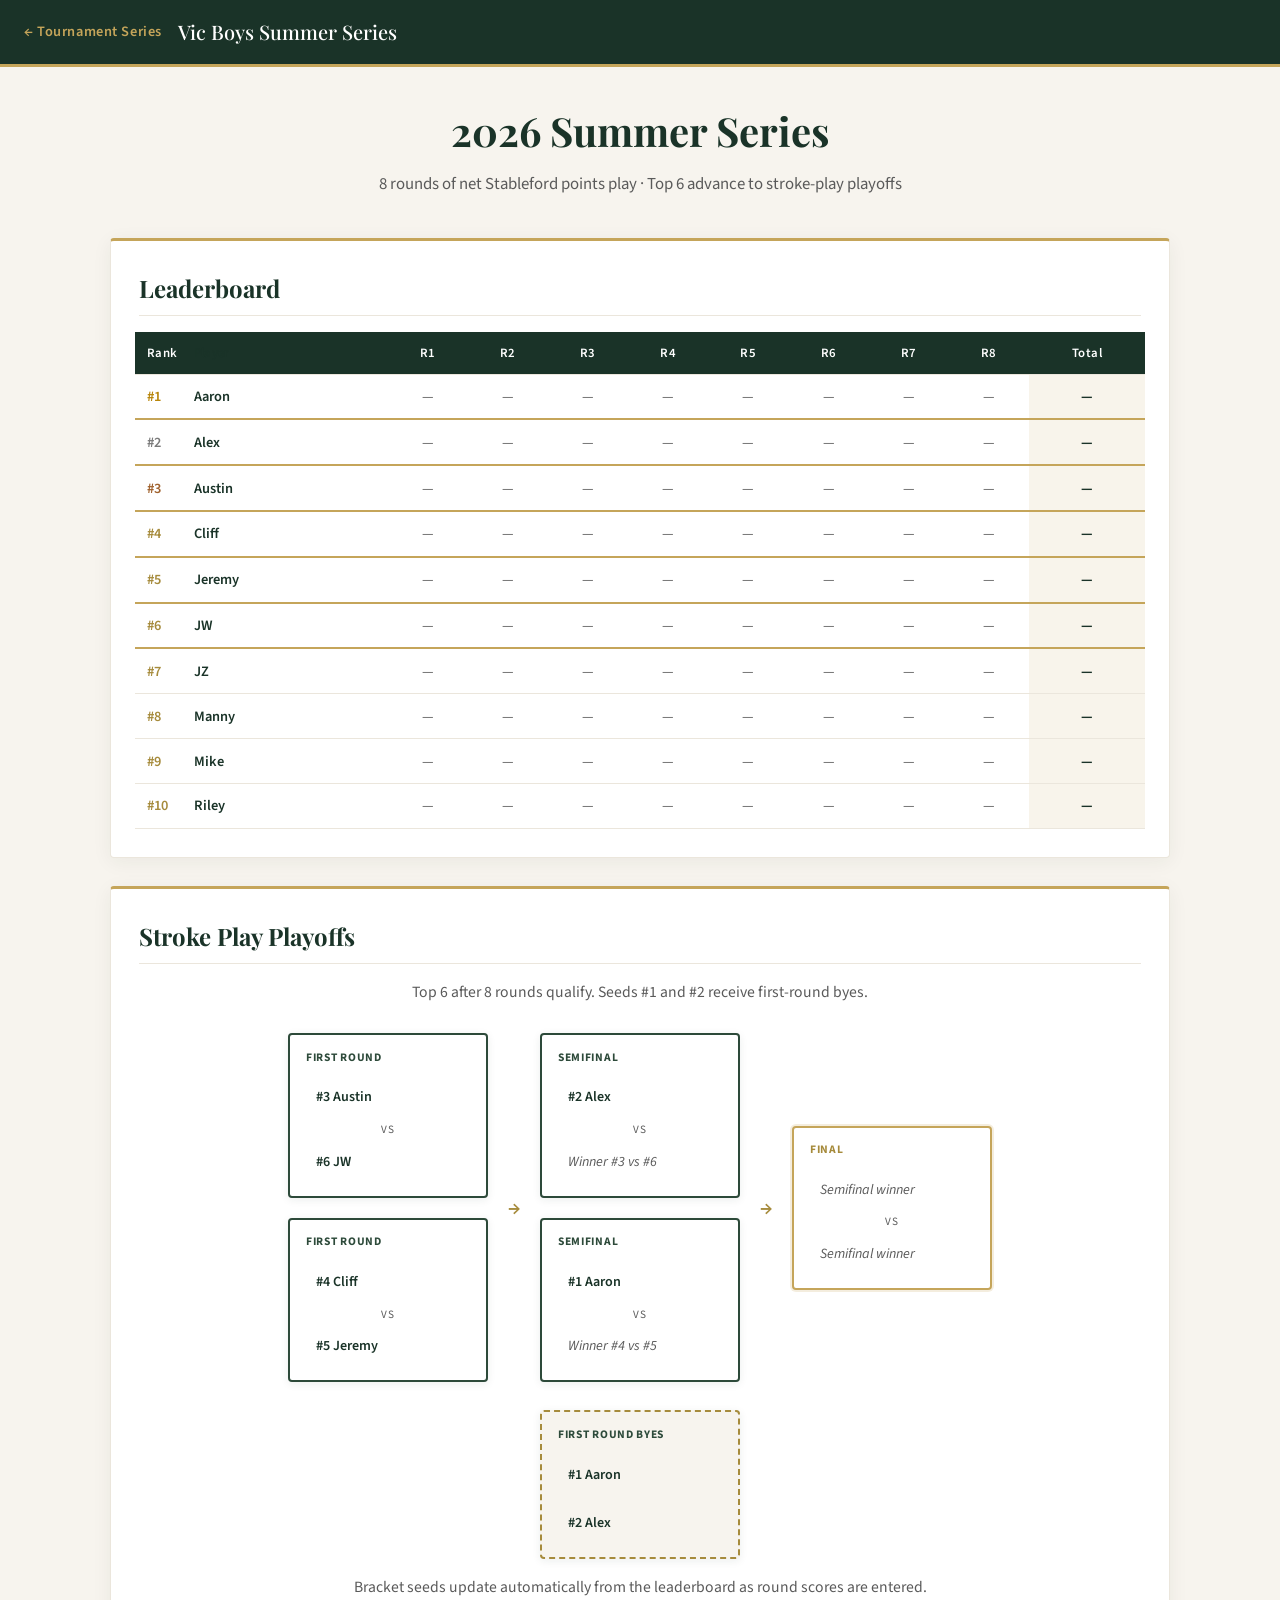
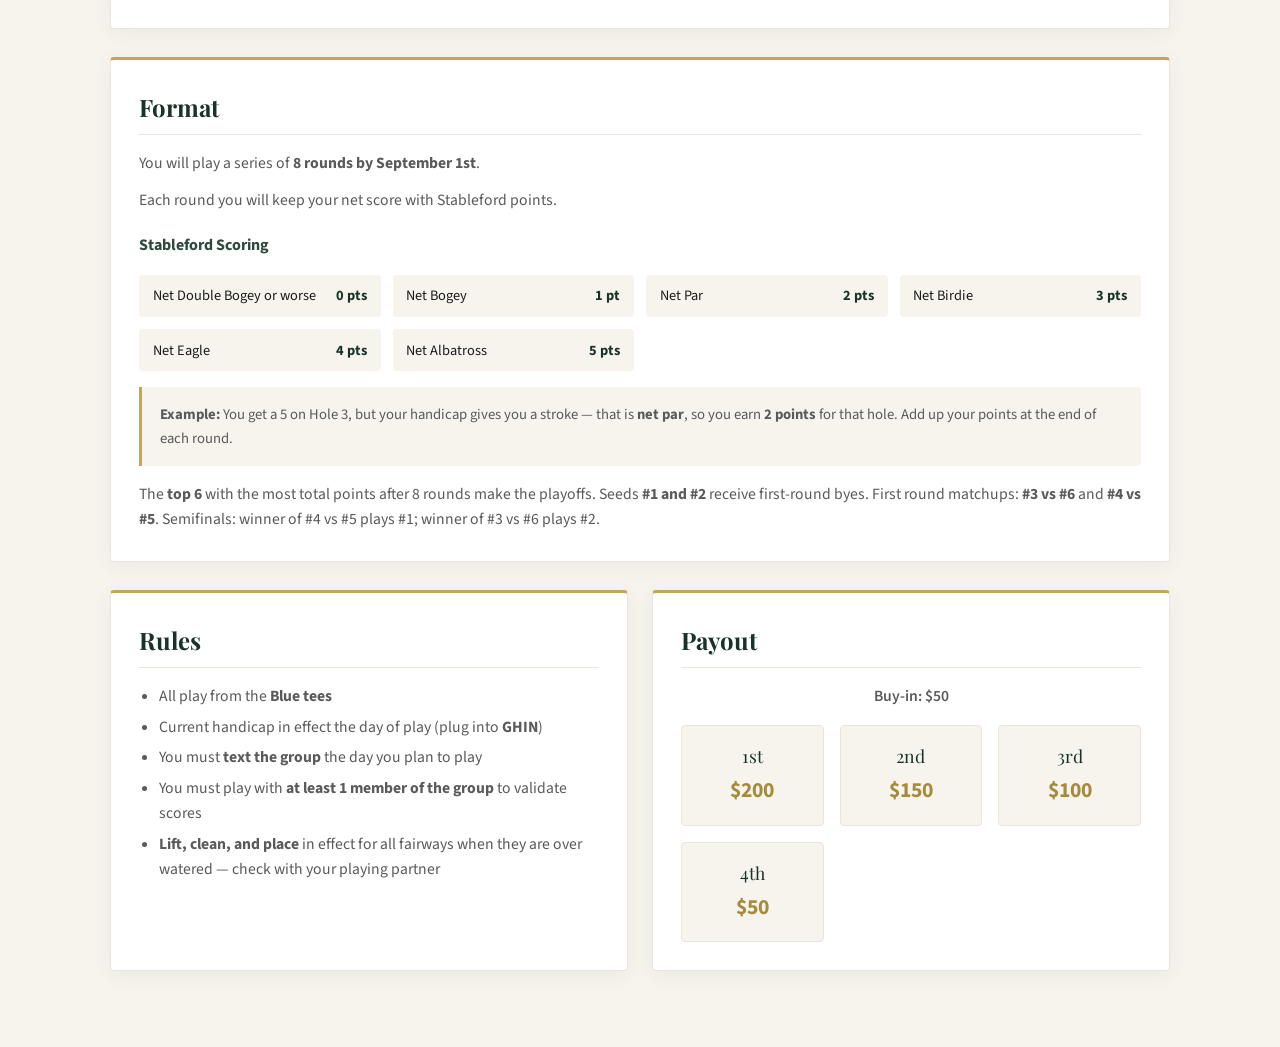
==== summer-series/index.html @ 42c4de3b "Build out Summer Series page with leaderboard and playoff bracket. Add Stableford standings, stroke-" ====
<!DOCTYPE html>
<html lang="en">
<head>
  <meta charset="UTF-8">
  <meta name="viewport" content="width=device-width, initial-scale=1.0">
  <title>Vic Boys Summer Series | Vic Boys Tournament Series</title>
  <link rel="preconnect" href="https://fonts.googleapis.com">
  <link rel="preconnect" href="https://fonts.gstatic.com" crossorigin>
  <link href="https://fonts.googleapis.com/css2?family=Playfair+Display:wght@500;600;700&family=Source+Sans+3:wght@400;600&display=swap" rel="stylesheet">
  <link rel="stylesheet" href="../css/vic-theme.css">
</head>
<body>

  <div class="subpage">
    <nav class="subpage-nav">
      <a href="../">&larr; Tournament Series</a>
      <h1>Vic Boys Summer Series</h1>
    </nav>

    <main class="tournament-page">

      <header class="tournament-hero">
        <h2>2026 Summer Series</h2>
        <p>8 rounds of net Stableford points play &middot; Top 6 advance to stroke-play playoffs</p>
      </header>

      <!-- Leaderboard -->
      <section class="section-card" id="leaderboard">
        <h3>Leaderboard</h3>
        <div class="table-wrap">
          <table class="data-table" id="standingsTable">
            <thead>
              <tr>
                <th>Rank</th>
                <th class="player-col">Player</th>
                <th>R1</th>
                <th>R2</th>
                <th>R3</th>
                <th>R4</th>
                <th>R5</th>
                <th>R6</th>
                <th>R7</th>
                <th>R8</th>
                <th>Total</th>
              </tr>
            </thead>
            <tbody id="standingsBody"></tbody>
          </table>
        </div>
      </section>

      <!-- Stroke Play Playoffs -->
      <section class="section-card playoff-section" id="playoffs">
        <h3>Stroke Play Playoffs</h3>
        <p style="text-align:center;margin-bottom:1.25rem;">Top 6 after 8 rounds qualify. Seeds #1 and #2 receive first-round byes.</p>

        <div class="bracket-wrap">
          <div class="playoff-bracket">

            <div class="playoff-col">
              <div class="playoff-match">
                <h4>First Round</h4>
                <div class="playoff-slot seed" id="seed3">#3 TBD</div>
                <div class="playoff-vs">vs</div>
                <div class="playoff-slot seed" id="seed6">#6 TBD</div>
              </div>
              <div class="playoff-match">
                <h4>First Round</h4>
                <div class="playoff-slot seed" id="seed4">#4 TBD</div>
                <div class="playoff-vs">vs</div>
                <div class="playoff-slot seed" id="seed5">#5 TBD</div>
              </div>
            </div>

            <div class="playoff-connector" aria-hidden="true">&rarr;</div>

            <div class="playoff-col">
              <div class="playoff-match">
                <h4>Semifinal</h4>
                <div class="playoff-slot seed" id="bracket-seed2">#2 TBD</div>
                <div class="playoff-vs">vs</div>
                <div class="playoff-slot tbd">Winner #3 vs #6</div>
              </div>
              <div class="playoff-match">
                <h4>Semifinal</h4>
                <div class="playoff-slot seed" id="bracket-seed1">#1 TBD</div>
                <div class="playoff-vs">vs</div>
                <div class="playoff-slot tbd">Winner #4 vs #5</div>
              </div>
            </div>

            <div class="playoff-connector" aria-hidden="true">&rarr;</div>

            <div class="playoff-col">
              <div class="playoff-match final-match">
                <h4>Final</h4>
                <div class="playoff-slot tbd">Semifinal winner</div>
                <div class="playoff-vs">vs</div>
                <div class="playoff-slot tbd">Semifinal winner</div>
              </div>
            </div>

          </div>

          <div class="playoff-col" style="margin-top:1.25rem;align-items:center;">
            <div class="playoff-match bye-match" style="min-width:200px;">
              <h4>First Round Byes</h4>
              <div class="playoff-slot seed" id="bye-seed1">#1 TBD</div>
              <div class="playoff-slot seed" id="bye-seed2" style="margin-top:0.5rem;">#2 TBD</div>
            </div>
          </div>

          <p class="playoff-note">Bracket seeds update automatically from the leaderboard as round scores are entered.</p>
        </div>
      </section>

      <!-- Format -->
      <section class="section-card" id="format">
        <h3>Format</h3>
        <p>You will play a series of <strong>8 rounds by September 1st</strong>.</p>
        <p style="margin-top:0.75rem;">Each round you will keep your net score with Stableford points.</p>

        <h4>Stableford Scoring</h4>
        <div class="scoring-grid">
          <div class="scoring-item"><span>Net Double Bogey or worse</span><span>0 pts</span></div>
          <div class="scoring-item"><span>Net Bogey</span><span>1 pt</span></div>
          <div class="scoring-item"><span>Net Par</span><span>2 pts</span></div>
          <div class="scoring-item"><span>Net Birdie</span><span>3 pts</span></div>
          <div class="scoring-item"><span>Net Eagle</span><span>4 pts</span></div>
          <div class="scoring-item"><span>Net Albatross</span><span>5 pts</span></div>
        </div>

        <div class="example-box">
          <strong>Example:</strong> You get a 5 on Hole 3, but your handicap gives you a stroke — that is <strong>net par</strong>, so you earn <strong>2 points</strong> for that hole. Add up your points at the end of each round.
        </div>

        <p style="margin-top:1rem;">The <strong>top 6</strong> with the most total points after 8 rounds make the playoffs. Seeds <strong>#1 and #2</strong> receive first-round byes. First round matchups: <strong>#3 vs #6</strong> and <strong>#4 vs #5</strong>. Semifinals: winner of #4 vs #5 plays #1; winner of #3 vs #6 plays #2.</p>
      </section>

      <!-- Rules & Payout -->
      <div class="two-col-info">
        <section class="section-card" id="rules">
          <h3>Rules</h3>
          <ul>
            <li>All play from the <strong>Blue tees</strong></li>
            <li>Current handicap in effect the day of play (plug into <strong>GHIN</strong>)</li>
            <li>You must <strong>text the group</strong> the day you plan to play</li>
            <li>You must play with <strong>at least 1 member of the group</strong> to validate scores</li>
            <li><strong>Lift, clean, and place</strong> in effect for all fairways when they are over watered — check with your playing partner</li>
          </ul>
        </section>

        <section class="section-card" id="payout">
          <h3>Payout</h3>
          <p class="payout-buyin">Buy-in: $50</p>
          <div class="payout-grid">
            <div class="payout-item">
              <div class="place">1st</div>
              <div class="amount">$200</div>
            </div>
            <div class="payout-item">
              <div class="place">2nd</div>
              <div class="amount">$150</div>
            </div>
            <div class="payout-item">
              <div class="place">3rd</div>
              <div class="amount">$100</div>
            </div>
            <div class="payout-item">
              <div class="place">4th</div>
              <div class="amount">$50</div>
            </div>
          </div>
        </section>
      </div>

    </main>
  </div>

  <script>
    const PLAYERS = [
      "JZ", "JW", "Alex", "Aaron", "Manny", "Mike",
      "Jeremy", "Riley", "Austin", "Cliff"
    ];

    const ROUNDS = 8;
    const PLACEHOLDER = "—";

    function loadScores() {
      try {
        const saved = localStorage.getItem("summerSeries2026");
        if (saved) return JSON.parse(saved);
      } catch (e) {}
      return PLAYERS.map(name => ({
        name,
        rounds: Array(ROUNDS).fill(null)
      }));
    }

    function saveScores(data) {
      localStorage.setItem("summerSeries2026", JSON.stringify(data));
    }

    function totalPoints(player) {
      return player.rounds.reduce((sum, pts) => sum + (pts ?? 0), 0);
    }

    function sortedStandings(data) {
      return [...data].sort((a, b) => {
        const diff = totalPoints(b) - totalPoints(a);
        if (diff !== 0) return diff;
        return a.name.localeCompare(b.name);
      });
    }

    function renderLeaderboard() {
      const data = loadScores();
      const sorted = sortedStandings(data);
      const body = document.getElementById("standingsBody");

      body.innerHTML = sorted.map((player, i) => {
        const rank = i + 1;
        const total = totalPoints(player);
        const roundCells = player.rounds.map(pts =>
          `<td class="round-cell">${pts === null ? PLACEHOLDER : pts}</td>`
        ).join("");
        const playoffClass = rank <= 6 ? " playoff-cut" : "";
        const rankClass = rank <= 3 ? ` rank-${rank}` : "";

        return `<tr class="${playoffClass}${rankClass}">
          <td class="rank-cell">#${rank}</td>
          <td class="player-col">${player.name}</td>
          ${roundCells}
          <td class="total-cell">${total || PLACEHOLDER}</td>
        </tr>`;
      }).join("");

      updatePlayoffBracket(sorted);
    }

    function updatePlayoffBracket(sorted) {
      const top6 = sorted.slice(0, 6);
      const label = (i) => top6[i] ? `#${i + 1} ${top6[i].name}` : `#${i + 1} TBD`;

      document.getElementById("seed3").textContent = label(2);
      document.getElementById("seed6").textContent = label(5);
      document.getElementById("seed4").textContent = label(3);
      document.getElementById("seed5").textContent = label(4);
      document.getElementById("bracket-seed1").textContent = label(0);
      document.getElementById("bracket-seed2").textContent = label(1);
      document.getElementById("bye-seed1").textContent = label(0);
      document.getElementById("bye-seed2").textContent = label(1);
    }

    function initIfEmpty() {
      const fresh = PLAYERS.map(name => ({
        name,
        rounds: Array(ROUNDS).fill(null)
      }));

      try {
        const saved = localStorage.getItem("summerSeries2026");
        if (!saved) {
          saveScores(fresh);
          return;
        }
        const data = JSON.parse(saved);
        const savedNames = data.map(p => p.name).join(",");
        const expectedNames = PLAYERS.join(",");
        if (data.length !== PLAYERS.length || savedNames !== expectedNames) {
          saveScores(fresh);
        }
      } catch (e) {
        saveScores(fresh);
      }
    }

    initIfEmpty();
    renderLeaderboard();
  </script>

</body>
</html>
---- css/vic-theme.css ----
/* Victoria Club–inspired palette */
:root {
  --vic-green-dark: #1a3328;
  --vic-green: #2d4a3a;
  --vic-green-light: #3d5c4a;
  --vic-gold: #c5a55a;
  --vic-gold-dark: #a68b3c;
  --vic-cream: #f7f4ee;
  --vic-cream-dark: #ebe6dc;
  --vic-white: #ffffff;
  --vic-text: #1c1c1c;
  --vic-text-muted: #5a5a5a;
  --font-serif: "Playfair Display", Georgia, "Times New Roman", serif;
  --font-sans: "Source Sans 3", "Helvetica Neue", Arial, sans-serif;
}

* {
  margin: 0;
  padding: 0;
  box-sizing: border-box;
}

body {
  font-family: var(--font-sans);
  background: var(--vic-cream);
  color: var(--vic-text);
  min-height: 100vh;
  line-height: 1.6;
}

a {
  color: inherit;
  text-decoration: none;
}

/* ---- Landing page ---- */
.landing {
  min-height: 100vh;
  display: flex;
  flex-direction: column;
  background:
    linear-gradient(180deg, rgba(26, 51, 40, 0.92) 0%, rgba(45, 74, 58, 0.88) 100%),
    var(--vic-green-dark);
}

.landing-header {
  padding: 2rem 1.5rem 1rem;
  text-align: center;
}

.landing-eyebrow {
  font-family: var(--font-sans);
  font-size: 0.85rem;
  letter-spacing: 0.2em;
  text-transform: uppercase;
  color: var(--vic-gold);
  margin-bottom: 0.75rem;
}

.landing-title {
  font-family: var(--font-serif);
  font-size: clamp(2.25rem, 6vw, 3.75rem);
  font-weight: 600;
  color: var(--vic-white);
  line-height: 1.15;
  margin-bottom: 0.5rem;
}

.landing-subtitle {
  font-size: 1.05rem;
  color: rgba(255, 255, 255, 0.82);
  max-width: 36rem;
  margin: 0 auto;
}

.landing-main {
  flex: 1;
  display: flex;
  align-items: center;
  justify-content: center;
  padding: 2rem 1.5rem 3rem;
}

.tournament-grid {
  display: grid;
  grid-template-columns: repeat(auto-fit, minmax(280px, 1fr));
  gap: 1.5rem;
  width: 100%;
  max-width: 960px;
}

.tournament-card {
  display: flex;
  flex-direction: column;
  align-items: center;
  justify-content: center;
  text-align: center;
  min-height: 160px;
  padding: 2rem 1.75rem;
  background: var(--vic-white);
  border: 2px solid var(--vic-gold);
  border-radius: 4px;
  box-shadow: 0 8px 32px rgba(0, 0, 0, 0.18);
  transition: transform 0.2s ease, box-shadow 0.2s ease, background 0.2s ease;
  cursor: pointer;
}

.tournament-card:hover {
  transform: translateY(-4px);
  box-shadow: 0 12px 40px rgba(0, 0, 0, 0.22);
  background: var(--vic-cream);
}

.tournament-card:focus-visible {
  outline: 3px solid var(--vic-gold);
  outline-offset: 3px;
}

.tournament-card-title {
  font-family: var(--font-serif);
  font-size: 1.35rem;
  font-weight: 600;
  color: var(--vic-green-dark);
  line-height: 1.35;
}

.tournament-card-badge {
  margin-top: 0.75rem;
  font-size: 0.8rem;
  letter-spacing: 0.08em;
  text-transform: uppercase;
  color: var(--vic-gold-dark);
  font-weight: 600;
}

.landing-footer {
  padding: 1.25rem;
  text-align: center;
  font-size: 0.8rem;
  color: rgba(255, 255, 255, 0.55);
  border-top: 1px solid rgba(197, 165, 90, 0.25);
}

/* ---- Subpage shell ---- */
.subpage {
  min-height: 100vh;
  display: flex;
  flex-direction: column;
}

.subpage-nav {
  background: var(--vic-green-dark);
  padding: 1rem 1.5rem;
  display: flex;
  align-items: center;
  gap: 1rem;
  border-bottom: 3px solid var(--vic-gold);
}

.subpage-nav a {
  color: var(--vic-gold);
  font-size: 0.9rem;
  font-weight: 600;
  letter-spacing: 0.04em;
}

.subpage-nav a:hover {
  color: var(--vic-white);
}

.subpage-nav h1 {
  font-family: var(--font-serif);
  font-size: 1.25rem;
  color: var(--vic-white);
  font-weight: 500;
}

.subpage-content {
  flex: 1;
  max-width: 800px;
  margin: 0 auto;
  padding: 3rem 1.5rem;
  text-align: center;
}

.subpage-content h2 {
  font-family: var(--font-serif);
  font-size: 2rem;
  color: var(--vic-green-dark);
  margin-bottom: 1rem;
}

.subpage-content p {
  color: var(--vic-text-muted);
  font-size: 1.1rem;
}

/* ---- Tournament subpages (Summer Series, etc.) ---- */
.tournament-page {
  flex: 1;
  width: 100%;
  max-width: 1100px;
  margin: 0 auto;
  padding: 2rem 1.25rem 3rem;
}

.tournament-hero {
  text-align: center;
  margin-bottom: 2.5rem;
}

.tournament-hero h2 {
  font-family: var(--font-serif);
  font-size: clamp(1.75rem, 4vw, 2.5rem);
  color: var(--vic-green-dark);
  margin-bottom: 0.5rem;
}

.tournament-hero p {
  color: var(--vic-text-muted);
  font-size: 1.05rem;
  max-width: 40rem;
  margin: 0 auto;
}

.section-card {
  background: var(--vic-white);
  border: 1px solid var(--vic-cream-dark);
  border-top: 3px solid var(--vic-gold);
  border-radius: 4px;
  padding: 1.75rem;
  margin-bottom: 1.75rem;
  box-shadow: 0 4px 20px rgba(26, 51, 40, 0.06);
}

.section-card h3 {
  font-family: var(--font-serif);
  font-size: 1.5rem;
  color: var(--vic-green-dark);
  margin-bottom: 1rem;
  padding-bottom: 0.5rem;
  border-bottom: 1px solid var(--vic-cream-dark);
}

.section-card h4 {
  font-size: 1rem;
  color: var(--vic-green);
  margin: 1.25rem 0 0.5rem;
}

.section-card p,
.section-card li {
  color: var(--vic-text-muted);
  font-size: 0.98rem;
}

.section-card ul {
  margin: 0.5rem 0 0 1.25rem;
}

.section-card li {
  margin-bottom: 0.35rem;
}

.table-wrap {
  overflow-x: auto;
  margin: 0 -0.25rem;
}

.data-table {
  width: 100%;
  border-collapse: collapse;
  font-size: 0.9rem;
}

.data-table th,
.data-table td {
  padding: 0.65rem 0.5rem;
  text-align: center;
  border-bottom: 1px solid var(--vic-cream-dark);
}

.data-table th {
  background: var(--vic-green-dark);
  color: var(--vic-white);
  font-weight: 600;
  font-size: 0.8rem;
  letter-spacing: 0.03em;
}

.data-table th:first-child,
.data-table td:first-child {
  text-align: left;
  padding-left: 0.75rem;
}

.data-table th.player-col,
.data-table td.player-col {
  text-align: left;
  font-weight: 600;
  color: var(--vic-green-dark);
  min-width: 5rem;
}

.data-table tbody tr:hover {
  background: var(--vic-cream);
}

.data-table .rank-cell {
  font-weight: 600;
  color: var(--vic-gold-dark);
  width: 2.5rem;
}

.data-table .round-cell {
  color: var(--vic-text-muted);
  font-variant-numeric: tabular-nums;
}

.data-table .total-cell {
  font-weight: 700;
  color: var(--vic-green-dark);
  background: rgba(197, 165, 90, 0.12);
}

.data-table tr.playoff-cut td {
  border-bottom: 2px solid var(--vic-gold);
}

.data-table .rank-1 .rank-cell { color: #b8860b; }
.data-table .rank-2 .rank-cell { color: #7a7a7a; }
.data-table .rank-3 .rank-cell { color: #a0622e; }

.scoring-grid {
  display: grid;
  grid-template-columns: repeat(auto-fit, minmax(200px, 1fr));
  gap: 0.75rem;
  margin: 1rem 0;
}

.scoring-item {
  display: flex;
  justify-content: space-between;
  align-items: center;
  padding: 0.6rem 0.85rem;
  background: var(--vic-cream);
  border-radius: 4px;
  font-size: 0.9rem;
}

.scoring-item span:first-child {
  color: var(--vic-text);
}

.scoring-item span:last-child {
  font-weight: 700;
  color: var(--vic-green-dark);
}

.example-box {
  margin-top: 1rem;
  padding: 1rem 1.15rem;
  background: var(--vic-cream);
  border-left: 3px solid var(--vic-gold);
  border-radius: 0 4px 4px 0;
  font-size: 0.92rem;
  color: var(--vic-text-muted);
  text-align: left;
}

.payout-grid {
  display: grid;
  grid-template-columns: repeat(auto-fit, minmax(140px, 1fr));
  gap: 1rem;
  margin-top: 1rem;
}

.payout-item {
  text-align: center;
  padding: 1rem;
  background: var(--vic-cream);
  border-radius: 4px;
  border: 1px solid var(--vic-cream-dark);
}

.payout-item .place {
  font-family: var(--font-serif);
  font-size: 1.1rem;
  color: var(--vic-green-dark);
  margin-bottom: 0.25rem;
}

.payout-item .amount {
  font-size: 1.35rem;
  font-weight: 700;
  color: var(--vic-gold-dark);
}

.payout-buyin {
  margin-top: 1rem;
  text-align: center;
  font-weight: 600;
  color: var(--vic-green);
}

/* Playoff bracket */
.playoff-section .bracket-wrap {
  max-width: 920px;
  margin: 0 auto;
}

.playoff-bracket {
  display: flex;
  justify-content: center;
  align-items: stretch;
  gap: 1rem;
  flex-wrap: wrap;
  padding: 0.5rem 0;
}

.playoff-col {
  display: flex;
  flex-direction: column;
  justify-content: center;
  gap: 1.25rem;
}

.playoff-match {
  border: 2px solid var(--vic-green);
  border-radius: 4px;
  padding: 0.85rem 1rem;
  background: var(--vic-white);
  min-width: 200px;
  box-shadow: 0 2px 8px rgba(26, 51, 40, 0.08);
}

.playoff-match h4 {
  font-size: 0.72rem;
  text-transform: uppercase;
  letter-spacing: 0.06em;
  color: var(--vic-green);
  margin: 0 0 0.65rem;
}

.playoff-match.final-match {
  border-color: var(--vic-gold);
  box-shadow: 0 0 0 2px rgba(197, 165, 90, 0.2);
}

.playoff-match.final-match h4 {
  color: var(--vic-gold-dark);
}

.playoff-match.bye-match {
  border-style: dashed;
  border-color: var(--vic-gold-dark);
  background: var(--vic-cream);
}

.playoff-slot {
  padding: 0.55rem 0.65rem;
  border-radius: 3px;
  font-size: 0.88rem;
  color: var(--vic-text);
}

.playoff-slot.seed {
  font-weight: 600;
  color: var(--vic-green-dark);
}

.playoff-slot.tbd {
  color: var(--vic-text-muted);
  font-style: italic;
}

.playoff-vs {
  text-align: center;
  font-size: 0.7rem;
  color: var(--vic-text-muted);
  padding: 0.2rem 0;
  text-transform: uppercase;
  letter-spacing: 0.08em;
}

.playoff-connector {
  display: flex;
  align-items: center;
  color: var(--vic-gold-dark);
  font-size: 1.25rem;
  font-weight: 600;
  padding: 0 0.25rem;
}

.playoff-note {
  font-size: 0.88rem;
  color: var(--vic-text-muted);
  text-align: center;
  margin-top: 1rem;
  max-width: 36rem;
  margin-left: auto;
  margin-right: auto;
}

.two-col-info {
  display: grid;
  grid-template-columns: repeat(auto-fit, minmax(280px, 1fr));
  gap: 1.5rem;
}

@media (max-width: 640px) {
  .data-table {
    font-size: 0.78rem;
  }

  .data-table th,
  .data-table td {
    padding: 0.5rem 0.3rem;
  }

  .playoff-match {
    min-width: 170px;
  }
}
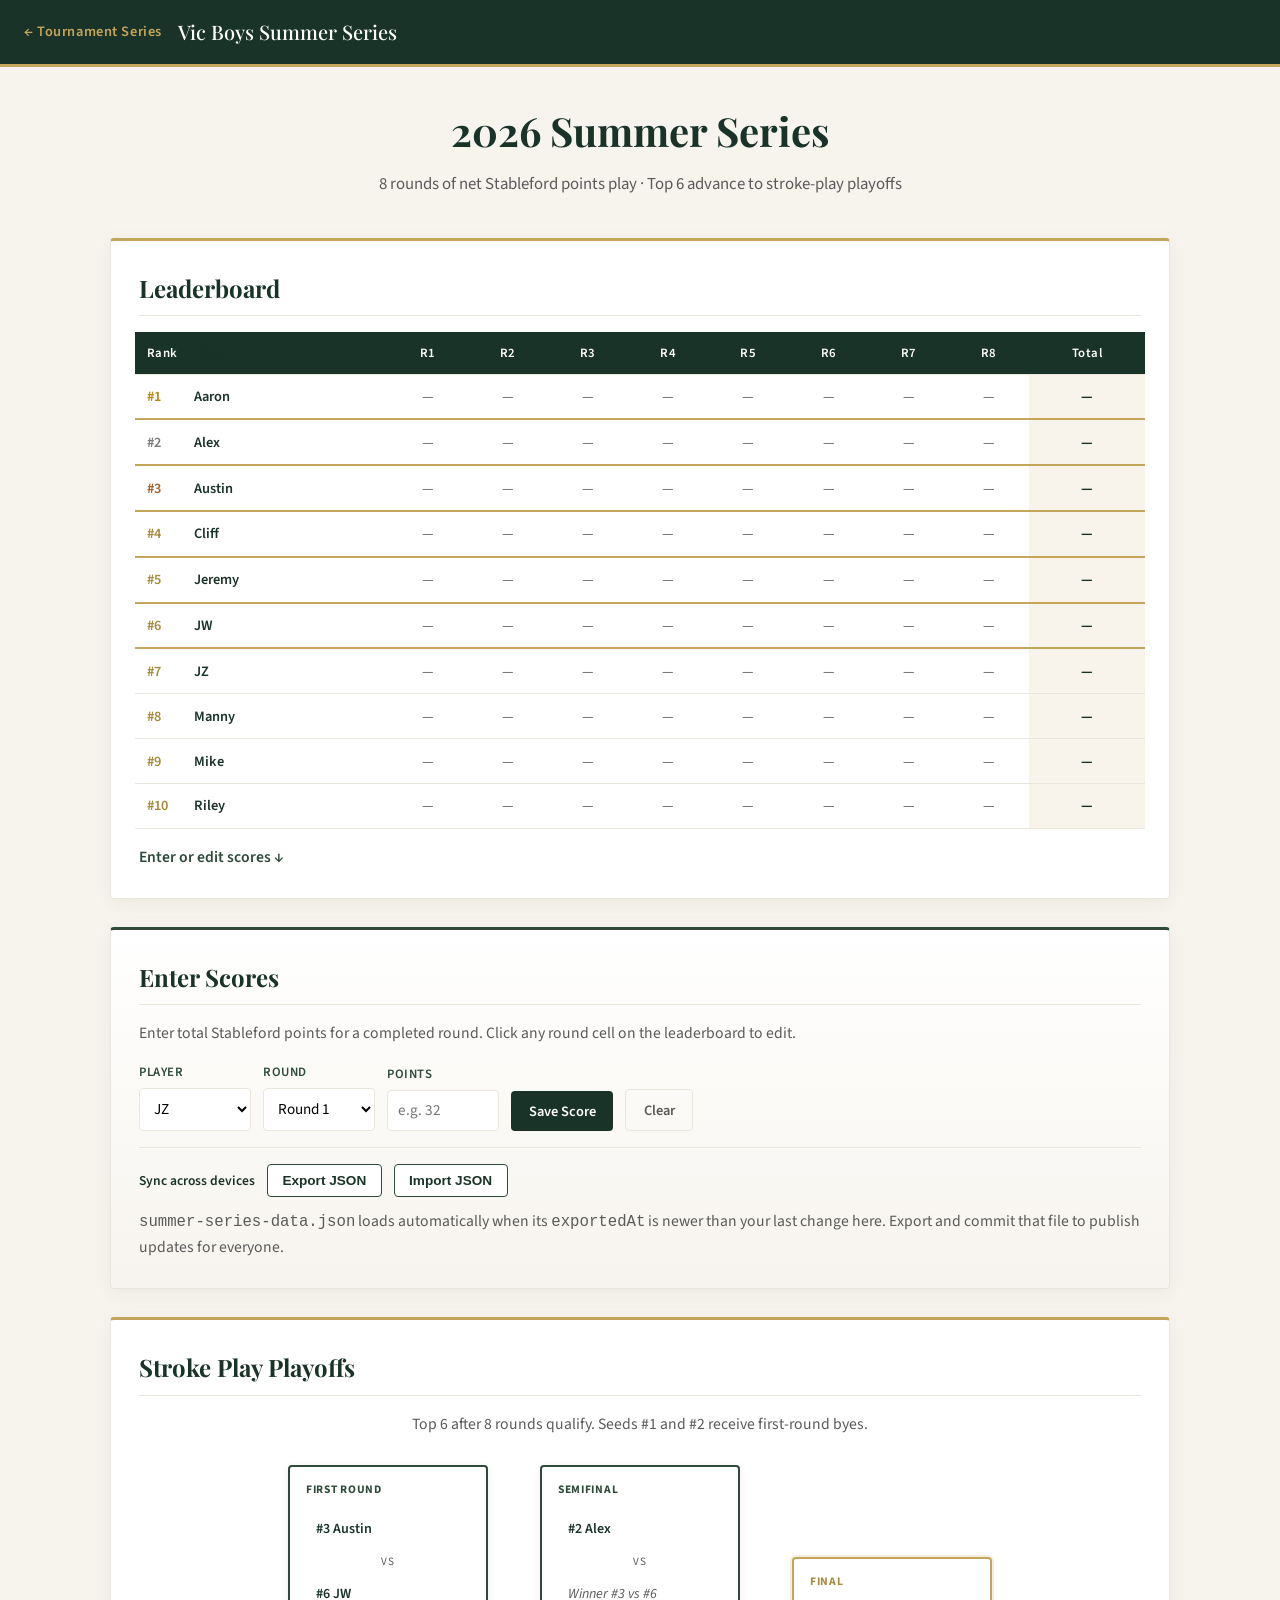
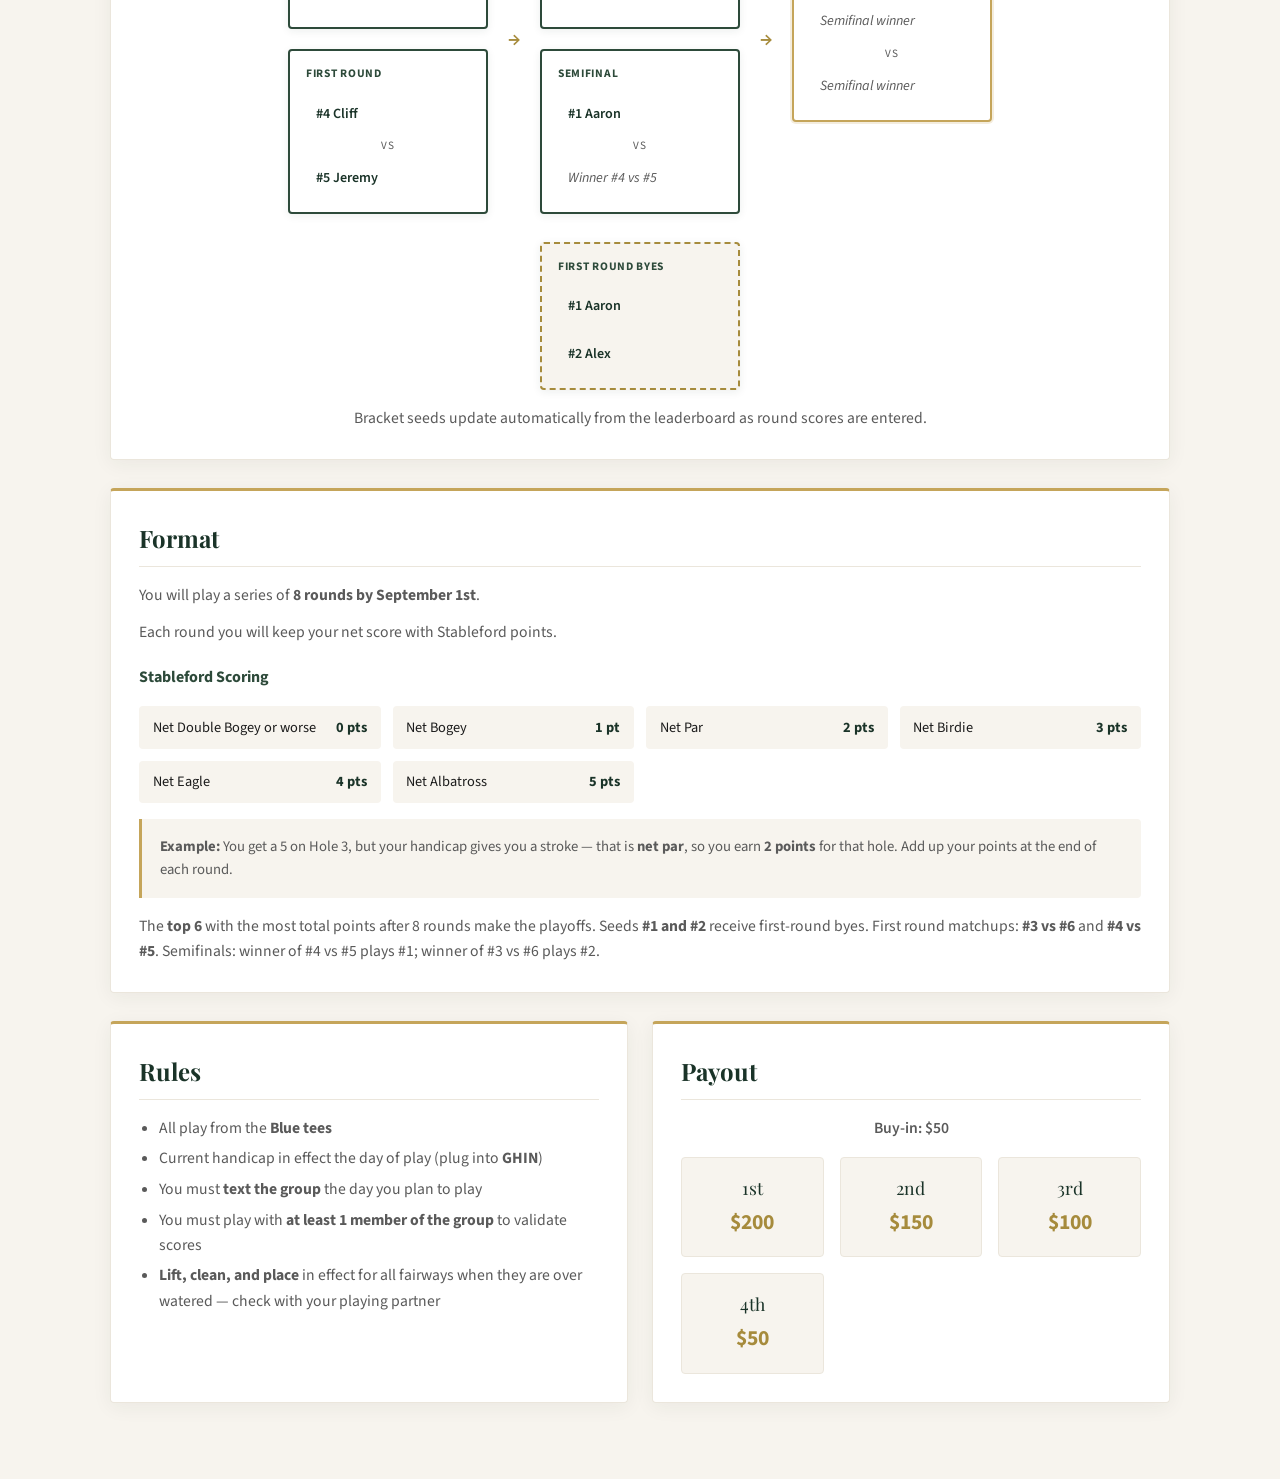
==== commit 8bfba4ca: "Add Summer Series score entry form and JSON sync. Let admins enter Stableford round totals, export/i" ====
--- a/summer-series/index.html
+++ b/summer-series/index.html
@@ -47,6 +47,49 @@
             <tbody id="standingsBody"></tbody>
           </table>
         </div>
+        <p class="score-hint" style="margin-top:1rem;margin-bottom:0;">
+          <a href="#enter-scores" style="color:var(--vic-green);font-weight:600;">Enter or edit scores &darr;</a>
+        </p>
+      </section>
+
+      <!-- Enter Scores -->
+      <section class="section-card score-entry-card" id="enter-scores">
+        <h3>Enter Scores</h3>
+        <p class="score-hint">Enter total Stableford points for a completed round. Click any round cell on the leaderboard to edit.</p>
+
+        <form class="score-controls" id="scoreForm" onsubmit="saveRoundScore(event)">
+          <label>
+            Player
+            <select id="scorePlayer" required></select>
+          </label>
+          <label>
+            Round
+            <select id="scoreRound" required>
+              <option value="0">Round 1</option>
+              <option value="1">Round 2</option>
+              <option value="2">Round 3</option>
+              <option value="3">Round 4</option>
+              <option value="4">Round 5</option>
+              <option value="5">Round 6</option>
+              <option value="6">Round 7</option>
+              <option value="7">Round 8</option>
+            </select>
+          </label>
+          <label>
+            Points
+            <input type="number" id="scorePoints" min="0" max="99" step="1" placeholder="e.g. 32" required>
+          </label>
+          <button type="submit" class="btn-save">Save Score</button>
+          <button type="button" class="btn-clear" onclick="clearSelectedScore()">Clear</button>
+        </form>
+
+        <div class="sync-bar">
+          <span class="sync-label">Sync across devices</span>
+          <button type="button" onclick="exportSeriesData()">Export JSON</button>
+          <button type="button" onclick="document.getElementById('importFileInput').click()">Import JSON</button>
+          <input type="file" id="importFileInput" accept=".json,application/json" hidden>
+          <p class="sync-hint"><code>summer-series-data.json</code> loads automatically when its <code>exportedAt</code> is newer than your last change here. Export and commit that file to publish updates for everyone.</p>
+        </div>
       </section>
 
       <!-- Stroke Play Playoffs -->
@@ -185,20 +228,43 @@
 
     const ROUNDS = 8;
     const PLACEHOLDER = "—";
-
-    function loadScores() {
-      try {
-        const saved = localStorage.getItem("summerSeries2026");
-        if (saved) return JSON.parse(saved);
-      } catch (e) {}
+    const STORAGE_KEY = "summerSeries2026";
+    const TOUCH_KEY = "summerSeries2026Touch";
+    const BACKUP_VERSION = 1;
+
+    function freshData() {
       return PLAYERS.map(name => ({
         name,
         rounds: Array(ROUNDS).fill(null)
       }));
     }
 
+    function bumpLocalTouch(iso) {
+      const touch = iso && !isNaN(Date.parse(iso)) ? iso : new Date().toISOString();
+      localStorage.setItem(TOUCH_KEY, touch);
+    }
+
+    function getLocalTouchMs() {
+      const k = localStorage.getItem(TOUCH_KEY);
+      if (k) {
+        const ms = Date.parse(k);
+        return isNaN(ms) ? 0 : ms;
+      }
+      const data = loadScores();
+      if (data.some(p => p.rounds.some(r => r !== null))) return Date.now();
+      return 0;
+    }
+
+    function loadScores() {
+      try {
+        const saved = localStorage.getItem(STORAGE_KEY);
+        if (saved) return JSON.parse(saved);
+      } catch (e) {}
+      return freshData();
+    }
+
     function saveScores(data) {
-      localStorage.setItem("summerSeries2026", JSON.stringify(data));
+      localStorage.setItem(STORAGE_KEY, JSON.stringify(data));
     }
 
     function totalPoints(player) {
@@ -213,6 +279,70 @@
       });
     }
 
+    function findPlayer(data, name) {
+      return data.find(p => p.name === name);
+    }
+
+    function populatePlayerSelect() {
+      const select = document.getElementById("scorePlayer");
+      select.innerHTML = PLAYERS.map(name =>
+        `<option value="${name}">${name}</option>`
+      ).join("");
+    }
+
+    function fillScoreForm(playerName, roundIndex, points) {
+      document.getElementById("scorePlayer").value = playerName;
+      document.getElementById("scoreRound").value = String(roundIndex);
+      document.getElementById("scorePoints").value = points === null ? "" : points;
+      document.getElementById("enter-scores").scrollIntoView({ behavior: "smooth", block: "nearest" });
+      document.getElementById("scorePoints").focus();
+    }
+
+    function saveRoundScore(event) {
+      event.preventDefault();
+      const playerName = document.getElementById("scorePlayer").value;
+      const roundIndex = parseInt(document.getElementById("scoreRound").value, 10);
+      const raw = document.getElementById("scorePoints").value.trim();
+      const points = parseInt(raw, 10);
+
+      if (isNaN(points) || points < 0) {
+        alert("Enter a valid points total (0 or higher).");
+        return;
+      }
+
+      const data = loadScores();
+      const player = findPlayer(data, playerName);
+      if (!player) return;
+
+      player.rounds[roundIndex] = points;
+      saveScores(data);
+      bumpLocalTouch();
+      renderLeaderboard();
+      document.getElementById("scorePoints").value = "";
+    }
+
+    function clearSelectedScore() {
+      const playerName = document.getElementById("scorePlayer").value;
+      const roundIndex = parseInt(document.getElementById("scoreRound").value, 10);
+      const data = loadScores();
+      const player = findPlayer(data, playerName);
+      if (!player || player.rounds[roundIndex] === null) return;
+
+      if (!confirm(`Clear ${playerName}'s Round ${roundIndex + 1} score?`)) return;
+
+      player.rounds[roundIndex] = null;
+      saveScores(data);
+      bumpLocalTouch();
+      renderLeaderboard();
+      document.getElementById("scorePoints").value = "";
+    }
+
+    function onRoundCellClick(event) {
+      const cell = event.target.closest("[data-player][data-round]");
+      if (!cell) return;
+      fillScoreForm(cell.dataset.player, parseInt(cell.dataset.round, 10), cell.dataset.points === "" ? null : parseInt(cell.dataset.points, 10));
+    }
+
     function renderLeaderboard() {
       const data = loadScores();
       const sorted = sortedStandings(data);
@@ -221,9 +351,11 @@
       body.innerHTML = sorted.map((player, i) => {
         const rank = i + 1;
         const total = totalPoints(player);
-        const roundCells = player.rounds.map(pts =>
-          `<td class="round-cell">${pts === null ? PLACEHOLDER : pts}</td>`
-        ).join("");
+        const roundCells = player.rounds.map((pts, ri) => {
+          const display = pts === null ? PLACEHOLDER : pts;
+          const cls = pts === null ? "editable" : "editable has-score";
+          return `<td class="round-cell ${cls}" data-player="${player.name}" data-round="${ri}" data-points="${pts ?? ""}">${display}</td>`;
+        }).join("");
         const playoffClass = rank <= 6 ? " playoff-cut" : "";
         const rankClass = rank <= 3 ? ` rank-${rank}` : "";
 
@@ -252,31 +384,129 @@
       document.getElementById("bye-seed2").textContent = label(1);
     }
 
-    function initIfEmpty() {
-      const fresh = PLAYERS.map(name => ({
-        name,
-        rounds: Array(ROUNDS).fill(null)
-      }));
-
+    function buildExportPayload() {
+      return {
+        version: BACKUP_VERSION,
+        exportedAt: new Date().toISOString(),
+        title: "2026 Summer Series",
+        players: loadScores()
+      };
+    }
+
+    function exportSeriesData() {
+      const payload = buildExportPayload();
+      const blob = new Blob([JSON.stringify(payload, null, 2)], { type: "application/json" });
+      const a = document.createElement("a");
+      const d = new Date().toISOString().slice(0, 10);
+      a.href = URL.createObjectURL(blob);
+      a.download = `summer-series-backup-${d}.json`;
+      a.click();
+      URL.revokeObjectURL(a.href);
+    }
+
+    function normalizeImportedPlayers(raw) {
+      if (!Array.isArray(raw)) return null;
+      const result = [];
+      for (const item of raw) {
+        if (!item || typeof item.name !== "string" || !Array.isArray(item.rounds)) continue;
+        const rounds = item.rounds.slice(0, ROUNDS).map(r => {
+          if (r === null || r === undefined || r === "") return null;
+          const n = parseInt(r, 10);
+          return isNaN(n) || n < 0 ? null : n;
+        });
+        while (rounds.length < ROUNDS) rounds.push(null);
+        result.push({ name: item.name.trim(), rounds });
+      }
+      return result.length ? result : null;
+    }
+
+    function parseImportData(raw) {
+      if (raw && typeof raw === "object" && Array.isArray(raw.players)) {
+        const players = normalizeImportedPlayers(raw.players);
+        return players ? { players } : null;
+      }
+      return null;
+    }
+
+    function applyImportedState(parsed, opts) {
+      opts = opts || {};
+      const names = parsed.players.map(p => p.name).join(",");
+      if (names !== PLAYERS.join(",")) {
+        alert("Player list in file does not match this season. Import cancelled.");
+        return;
+      }
+      saveScores(parsed.players);
+      bumpLocalTouch(opts.touchISO);
+      renderLeaderboard();
+    }
+
+    function importFromFileInput(e) {
+      const file = e.target.files && e.target.files[0];
+      e.target.value = "";
+      if (!file) return;
+
+      const reader = new FileReader();
+      reader.onload = function () {
+        try {
+          const raw = JSON.parse(reader.result);
+          const parsed = parseImportData(raw);
+          if (!parsed) {
+            alert("Invalid file: need an object with a players array.");
+            return;
+          }
+          if (!confirm("Replace all scores in this browser with the imported file?")) return;
+          applyImportedState(parsed, { touchISO: raw.exportedAt || null });
+        } catch (err) {
+          alert("Could not read JSON: " + (err.message || "invalid file"));
+        }
+      };
+      reader.readAsText(file, "UTF-8");
+    }
+
+    async function tryLoadRemoteData() {
       try {
-        const saved = localStorage.getItem("summerSeries2026");
+        const res = await fetch("summer-series-data.json", { cache: "no-store" });
+        if (!res.ok) return;
+        const raw = await res.json();
+        const parsed = parseImportData(raw);
+        if (!parsed) return;
+        const remoteMs = Date.parse(raw.exportedAt || "") || 0;
+        const localMs = getLocalTouchMs();
+        if (remoteMs > localMs) {
+          applyImportedState(parsed, { touchISO: raw.exportedAt || new Date().toISOString() });
+        }
+      } catch (e) {}
+    }
+
+    function initData() {
+      const expected = PLAYERS.join(",");
+      try {
+        const saved = localStorage.getItem(STORAGE_KEY);
         if (!saved) {
-          saveScores(fresh);
+          saveScores(freshData());
           return;
         }
         const data = JSON.parse(saved);
         const savedNames = data.map(p => p.name).join(",");
-        const expectedNames = PLAYERS.join(",");
-        if (data.length !== PLAYERS.length || savedNames !== expectedNames) {
-          saveScores(fresh);
+        if (data.length !== PLAYERS.length || savedNames !== expected) {
+          saveScores(freshData());
         }
       } catch (e) {
-        saveScores(fresh);
-      }
-    }
-
-    initIfEmpty();
-    renderLeaderboard();
+        saveScores(freshData());
+      }
+    }
+
+    window.onload = async function () {
+      initData();
+      populatePlayerSelect();
+      document.getElementById("standingsBody").addEventListener("click", onRoundCellClick);
+      document.getElementById("importFileInput").addEventListener("change", importFromFileInput);
+      await tryLoadRemoteData();
+      if (!localStorage.getItem(TOUCH_KEY) && loadScores().some(p => p.rounds.some(r => r !== null))) {
+        bumpLocalTouch();
+      }
+      renderLeaderboard();
+    };
   </script>
 
 </body>
--- a/css/vic-theme.css
+++ b/css/vic-theme.css
@@ -521,5 +521,152 @@
   .playoff-match {
     min-width: 170px;
   }
-}
-
+
+  .score-controls {
+    flex-direction: column;
+    align-items: stretch;
+  }
+
+  .score-controls select,
+  .score-controls input,
+  .score-controls button {
+    width: 100%;
+  }
+}
+
+.score-entry-card {
+  border-top: 3px solid var(--vic-green);
+  background: linear-gradient(180deg, var(--vic-white) 0%, var(--vic-cream) 100%);
+}
+
+.score-entry-card h3 {
+  display: flex;
+  align-items: center;
+  justify-content: space-between;
+  flex-wrap: wrap;
+  gap: 0.5rem;
+}
+
+.score-controls {
+  display: flex;
+  flex-wrap: wrap;
+  gap: 0.75rem;
+  align-items: flex-end;
+  margin-bottom: 1rem;
+}
+
+.score-controls label {
+  display: flex;
+  flex-direction: column;
+  gap: 0.3rem;
+  font-size: 0.8rem;
+  font-weight: 600;
+  color: var(--vic-green);
+  text-transform: uppercase;
+  letter-spacing: 0.04em;
+}
+
+.score-controls select,
+.score-controls input[type="number"] {
+  padding: 0.55rem 0.65rem;
+  border: 1px solid var(--vic-cream-dark);
+  border-radius: 4px;
+  font-family: var(--font-sans);
+  font-size: 0.95rem;
+  min-width: 7rem;
+  background: var(--vic-white);
+}
+
+.score-controls button {
+  padding: 0.6rem 1.1rem;
+  border: none;
+  border-radius: 4px;
+  font-family: var(--font-sans);
+  font-size: 0.9rem;
+  font-weight: 600;
+  cursor: pointer;
+}
+
+.score-controls .btn-save {
+  background: var(--vic-green-dark);
+  color: var(--vic-white);
+}
+
+.score-controls .btn-save:hover {
+  background: var(--vic-green);
+}
+
+.score-controls .btn-clear {
+  background: transparent;
+  color: var(--vic-text-muted);
+  border: 1px solid var(--vic-cream-dark);
+}
+
+.score-controls .btn-clear:hover {
+  border-color: var(--vic-gold-dark);
+  color: var(--vic-green-dark);
+}
+
+.score-hint {
+  font-size: 0.88rem;
+  color: var(--vic-text-muted);
+  margin-bottom: 1rem;
+}
+
+.sync-bar {
+  display: flex;
+  flex-wrap: wrap;
+  align-items: center;
+  gap: 0.75rem;
+  padding-top: 1rem;
+  margin-top: 1rem;
+  border-top: 1px solid var(--vic-cream-dark);
+}
+
+.sync-bar .sync-label {
+  font-size: 0.85rem;
+  font-weight: 600;
+  color: var(--vic-green-dark);
+}
+
+.sync-bar button {
+  padding: 0.5rem 0.9rem;
+  border: 1px solid var(--vic-green);
+  border-radius: 4px;
+  background: var(--vic-white);
+  color: var(--vic-green-dark);
+  font-size: 0.85rem;
+  font-weight: 600;
+  cursor: pointer;
+}
+
+.sync-bar button:hover {
+  background: var(--vic-cream);
+}
+
+.sync-hint {
+  flex: 1 1 100%;
+  font-size: 0.8rem;
+  color: var(--vic-text-muted);
+  margin: 0;
+}
+
+.data-table .round-cell.editable {
+  cursor: pointer;
+  transition: background 0.15s;
+}
+
+.data-table .round-cell.editable:hover {
+  background: rgba(197, 165, 90, 0.2);
+}
+
+.data-table .round-cell.has-score {
+  color: var(--vic-green-dark);
+  font-weight: 600;
+}
+
+.data-table .round-cell.editing-hint {
+  box-shadow: inset 0 0 0 2px var(--vic-gold);
+}
+
+
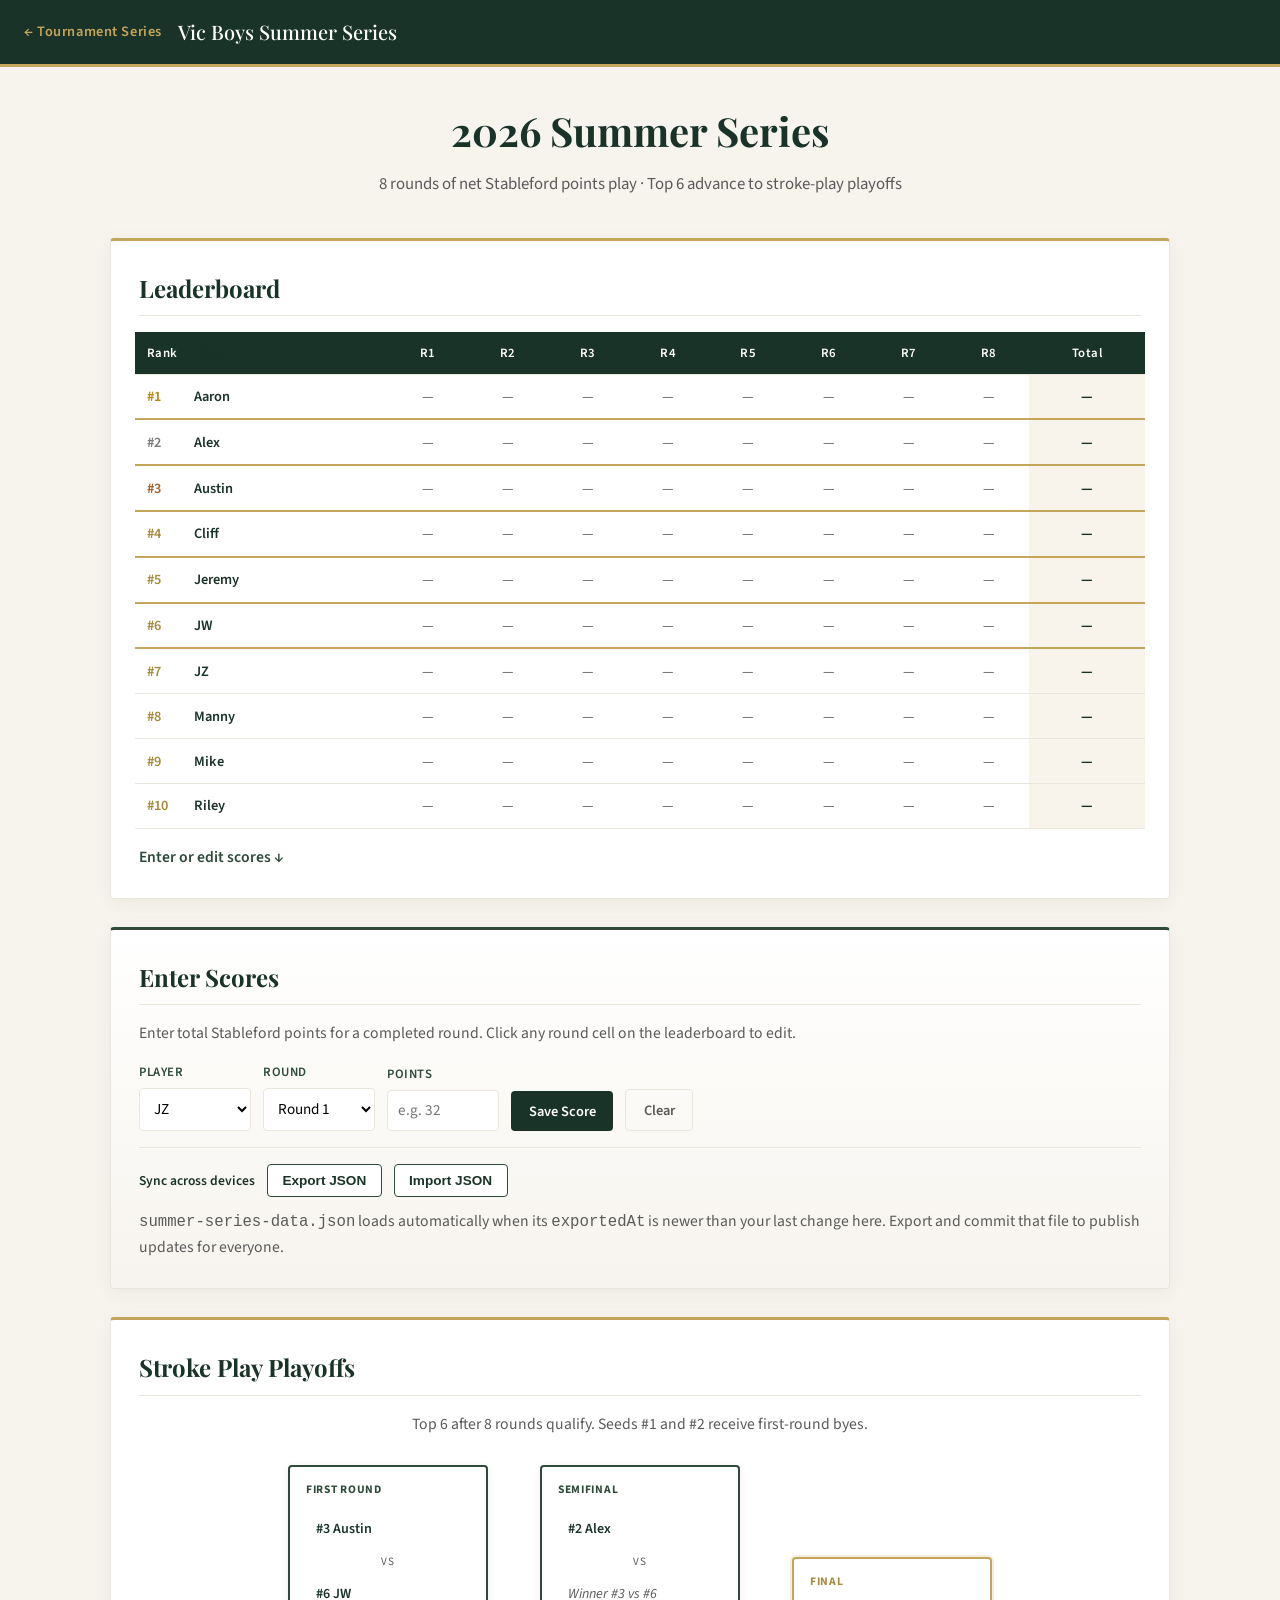
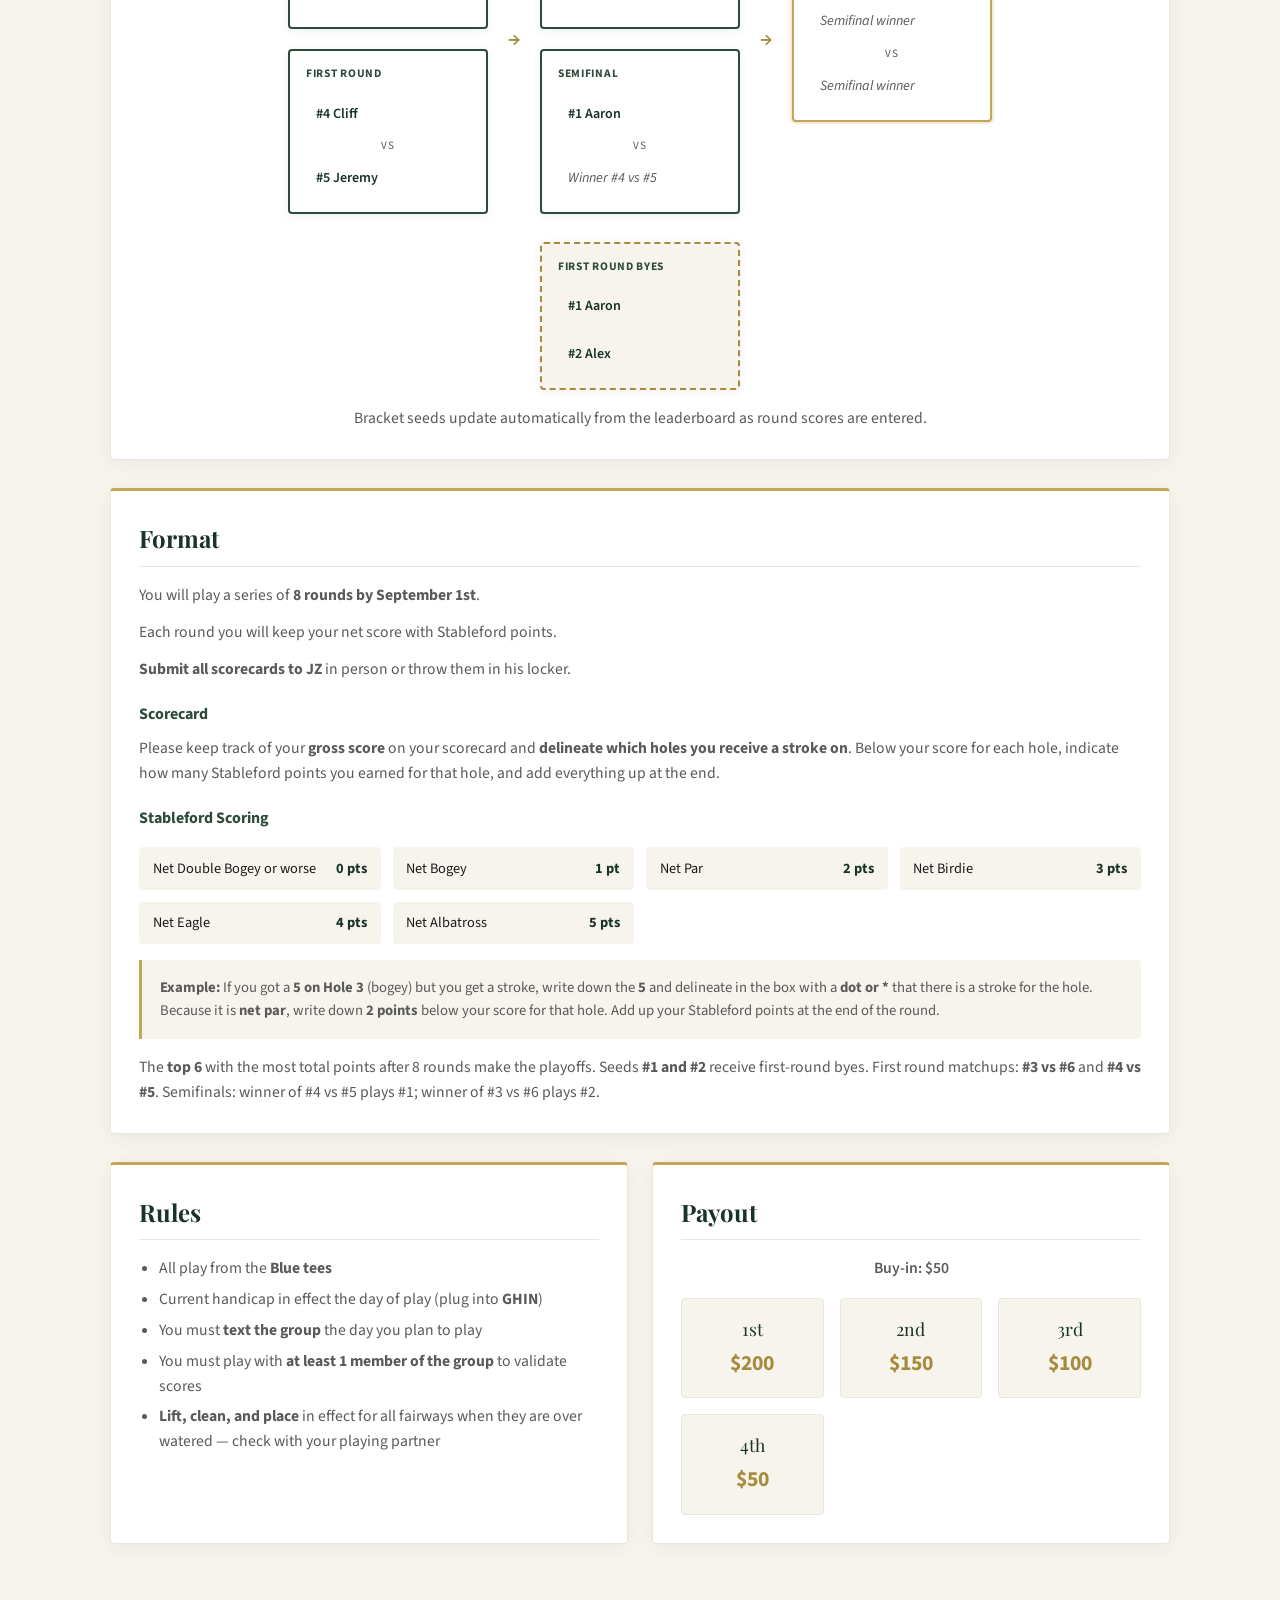
==== commit 8d2f12c2: "Add scorecard submission and tracking instructions to Summer Series format. Clarify how to mark stro" ====
--- a/summer-series/index.html
+++ b/summer-series/index.html
@@ -162,6 +162,10 @@
         <h3>Format</h3>
         <p>You will play a series of <strong>8 rounds by September 1st</strong>.</p>
         <p style="margin-top:0.75rem;">Each round you will keep your net score with Stableford points.</p>
+        <p style="margin-top:0.75rem;"><strong>Submit all scorecards to JZ</strong> in person or throw them in his locker.</p>
+
+        <h4>Scorecard</h4>
+        <p>Please keep track of your <strong>gross score</strong> on your scorecard and <strong>delineate which holes you receive a stroke on</strong>. Below your score for each hole, indicate how many Stableford points you earned for that hole, and add everything up at the end.</p>
 
         <h4>Stableford Scoring</h4>
         <div class="scoring-grid">
@@ -174,7 +178,7 @@
         </div>
 
         <div class="example-box">
-          <strong>Example:</strong> You get a 5 on Hole 3, but your handicap gives you a stroke — that is <strong>net par</strong>, so you earn <strong>2 points</strong> for that hole. Add up your points at the end of each round.
+          <strong>Example:</strong> If you got a <strong>5 on Hole 3</strong> (bogey) but you get a stroke, write down the <strong>5</strong> and delineate in the box with a <strong>dot or *</strong> that there is a stroke for the hole. Because it is <strong>net par</strong>, write down <strong>2 points</strong> below your score for that hole. Add up your Stableford points at the end of the round.
         </div>
 
         <p style="margin-top:1rem;">The <strong>top 6</strong> with the most total points after 8 rounds make the playoffs. Seeds <strong>#1 and #2</strong> receive first-round byes. First round matchups: <strong>#3 vs #6</strong> and <strong>#4 vs #5</strong>. Semifinals: winner of #4 vs #5 plays #1; winner of #3 vs #6 plays #2.</p>
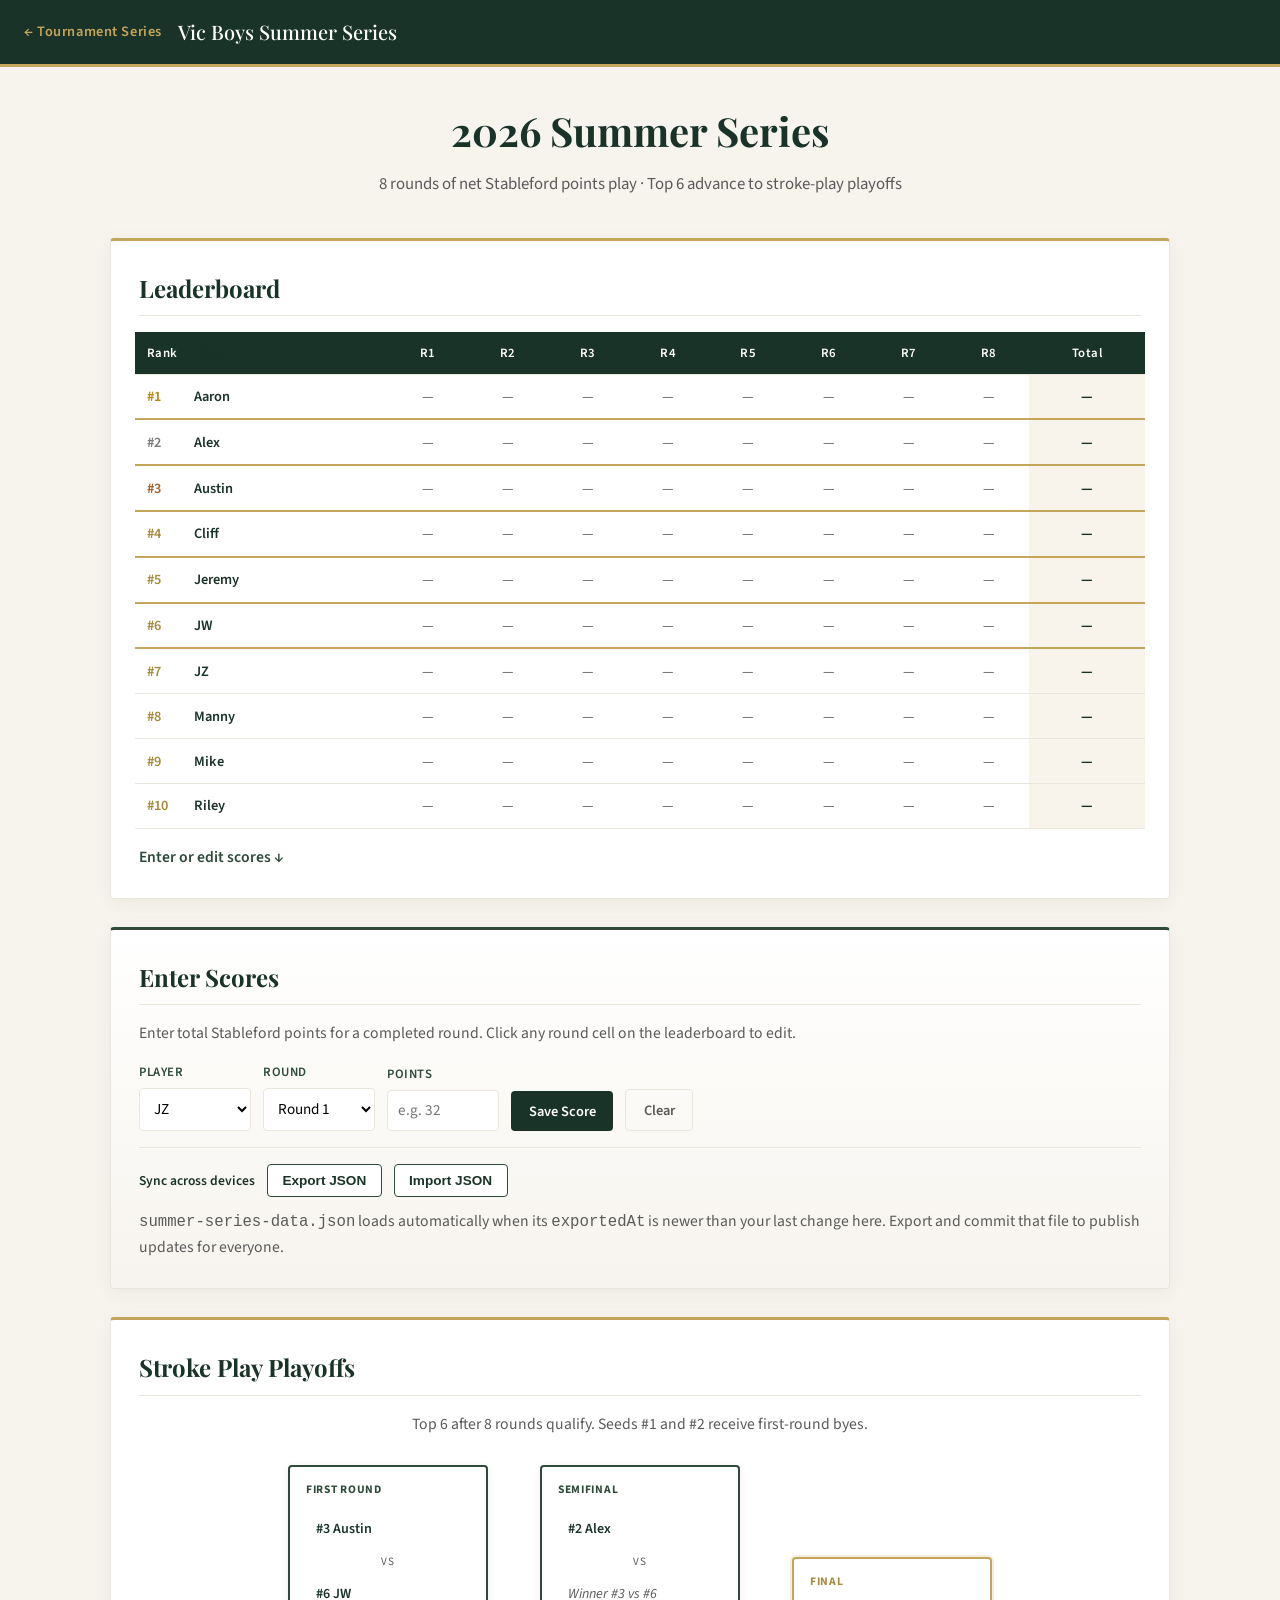
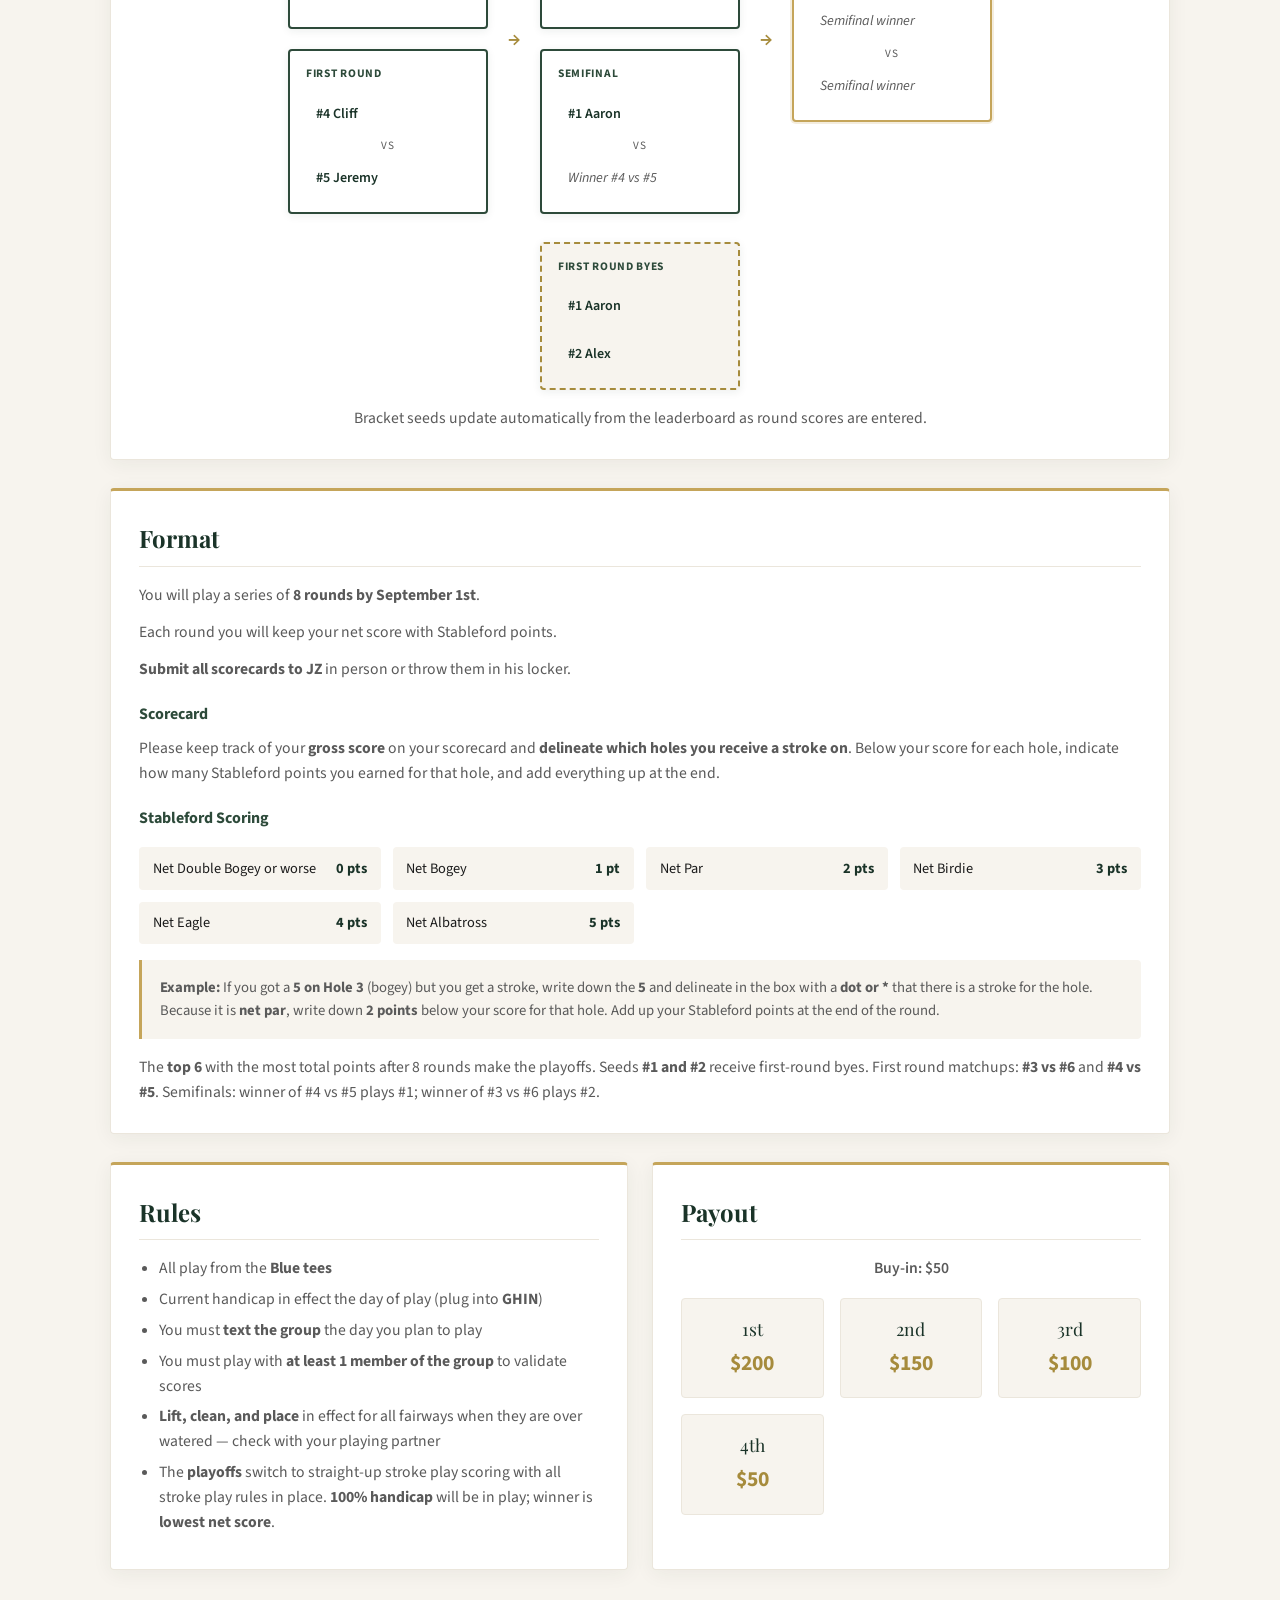
==== commit 23b4dceb: "Add playoff stroke play rules to Summer Series. Document 100% handicap and lowest net score for play" ====
--- a/summer-series/index.html
+++ b/summer-series/index.html
@@ -194,6 +194,7 @@
             <li>You must <strong>text the group</strong> the day you plan to play</li>
             <li>You must play with <strong>at least 1 member of the group</strong> to validate scores</li>
             <li><strong>Lift, clean, and place</strong> in effect for all fairways when they are over watered — check with your playing partner</li>
+            <li>The <strong>playoffs</strong> switch to straight-up stroke play scoring with all stroke play rules in place. <strong>100% handicap</strong> will be in play; winner is <strong>lowest net score</strong>.</li>
           </ul>
         </section>
 
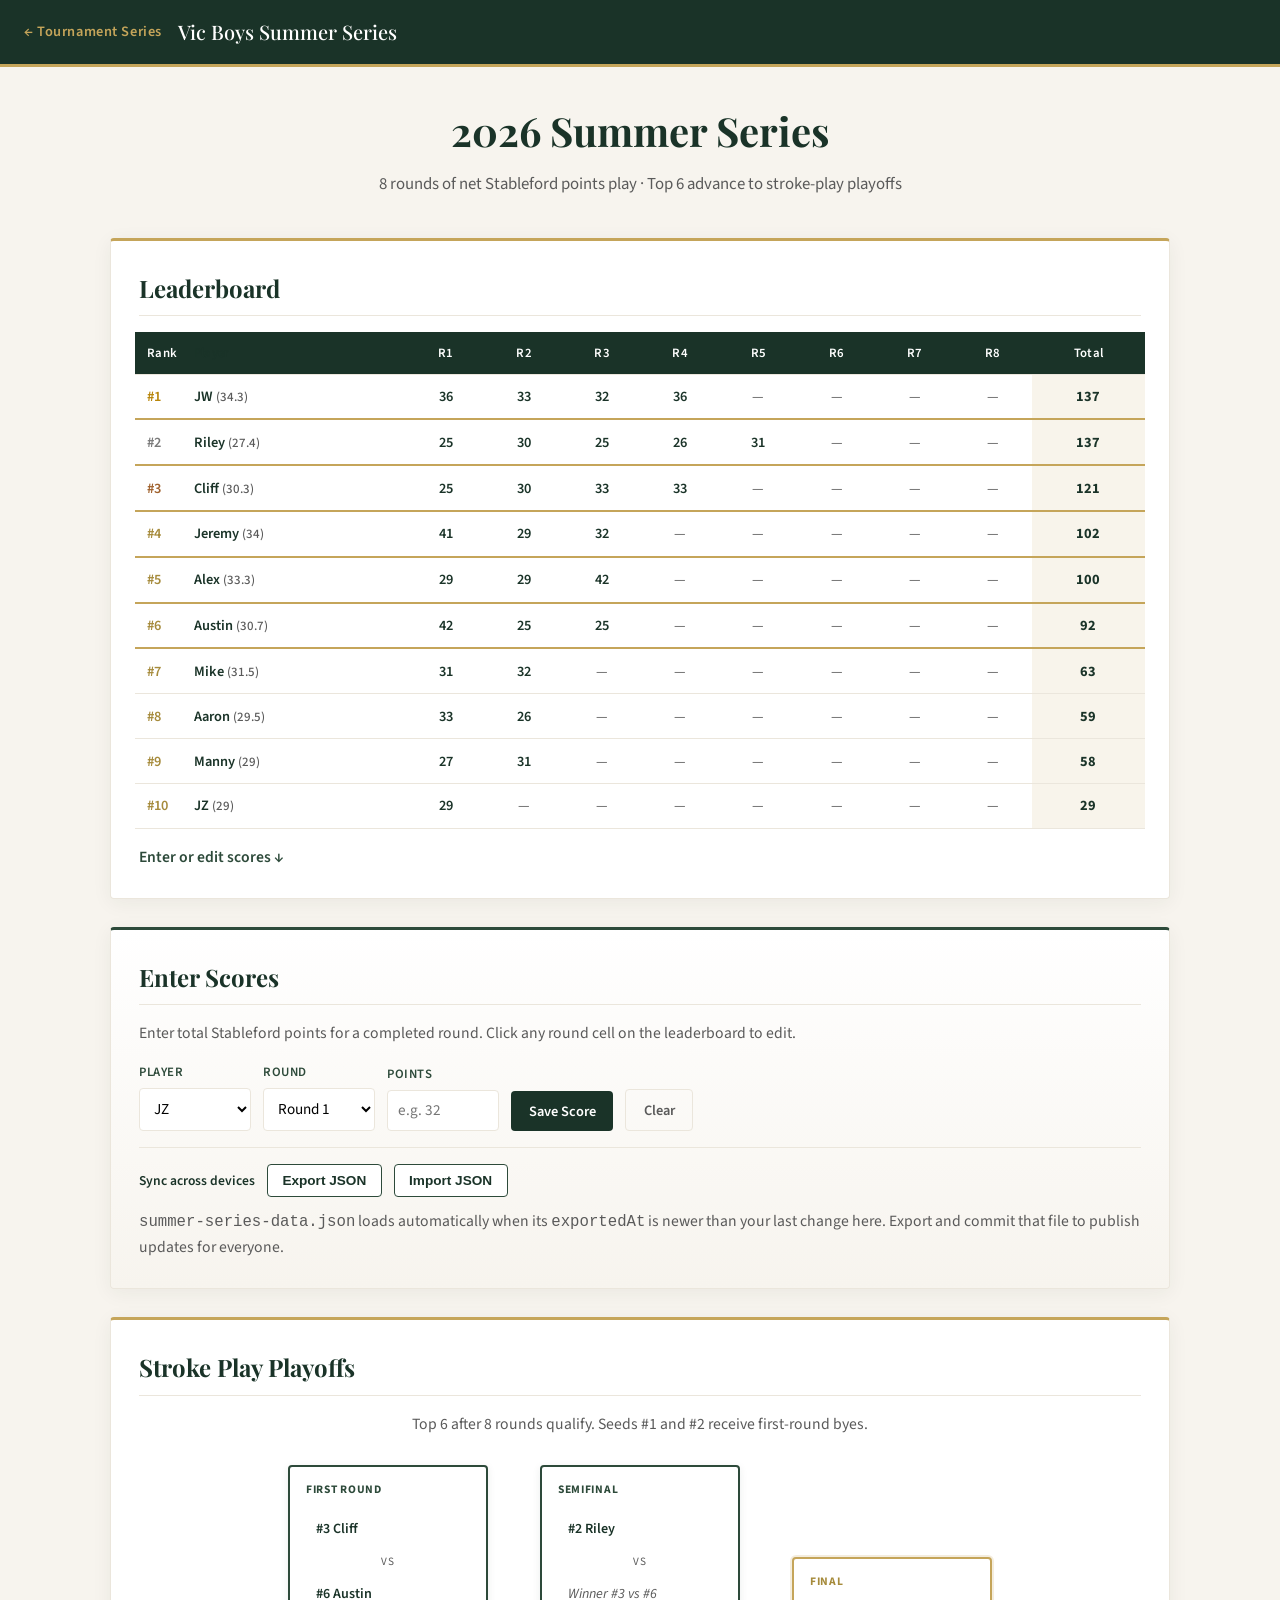
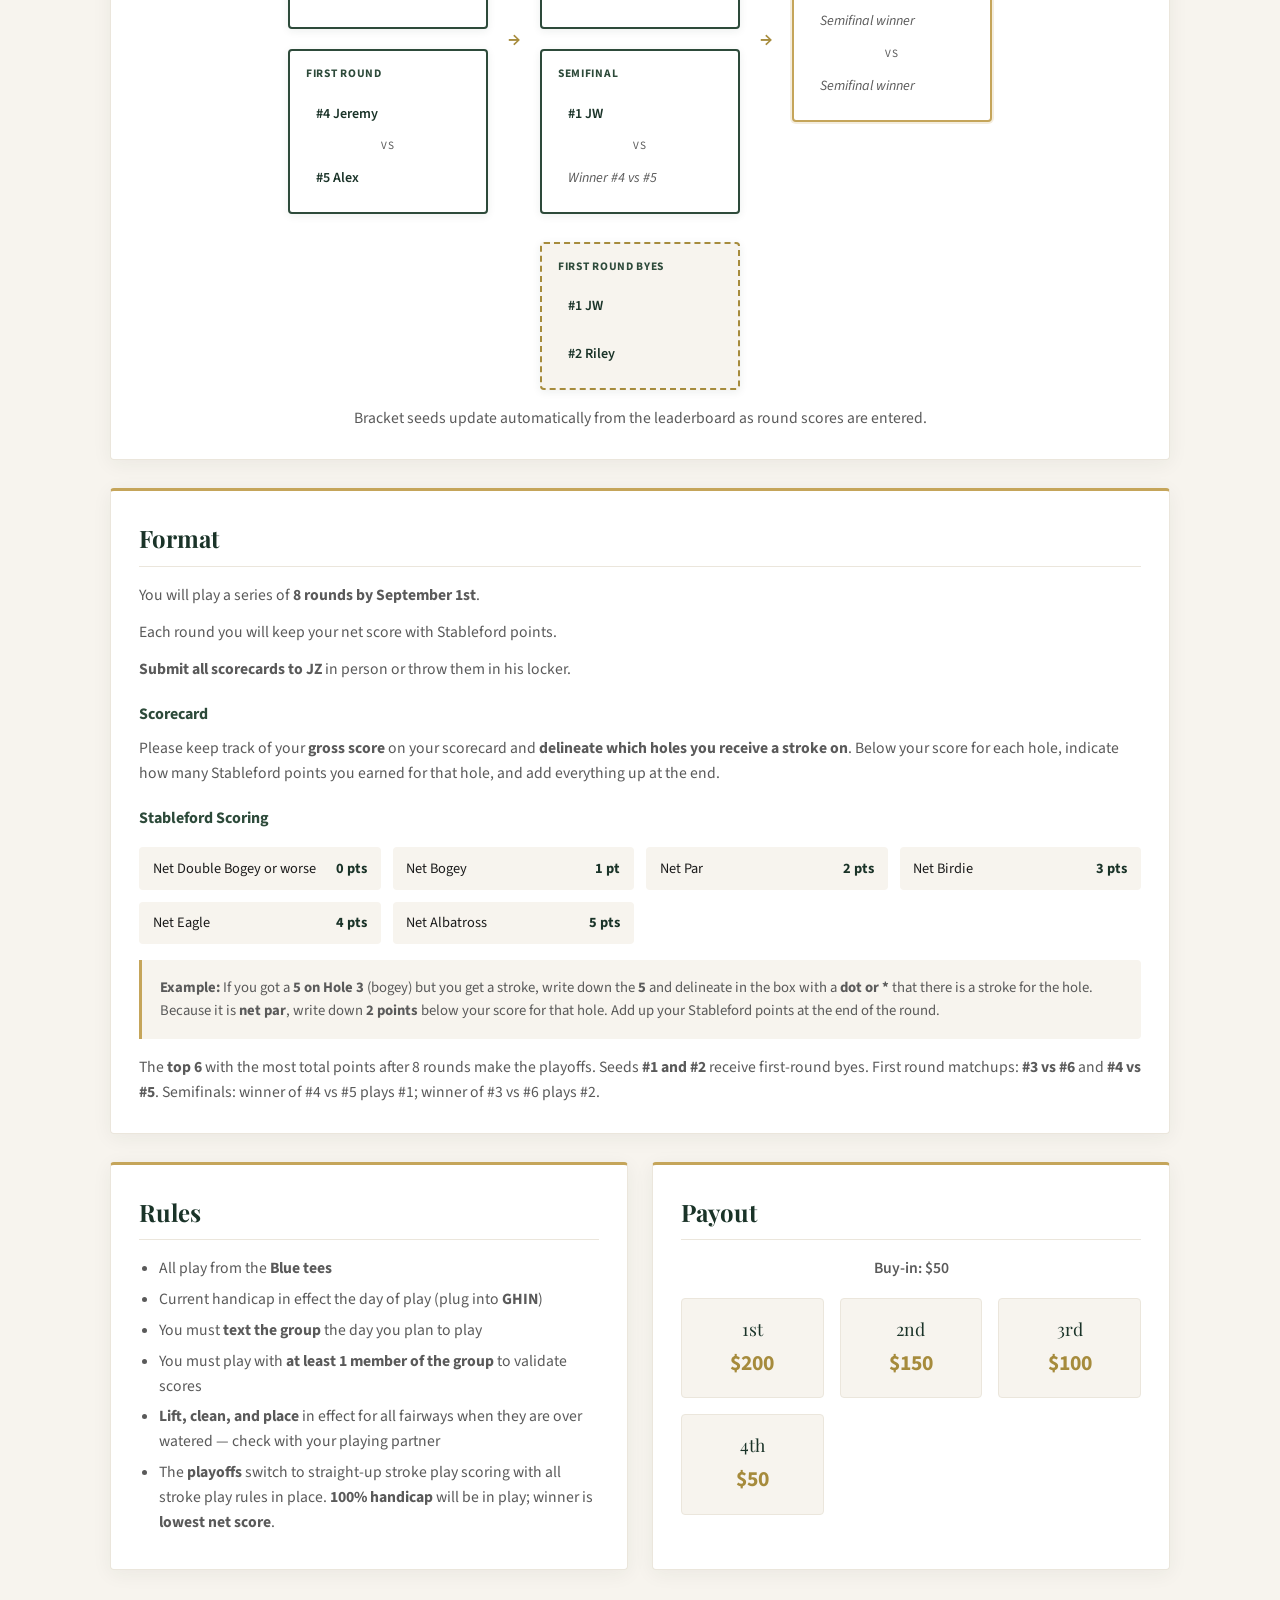
==== commit a30ed341: "Show each player's average Stableford points next to their name. Co-authored-by: Cursor <cursoragent" ====
--- a/summer-series/index.html
+++ b/summer-series/index.html
@@ -8,6 +8,7 @@
   <link rel="preconnect" href="https://fonts.gstatic.com" crossorigin>
   <link href="https://fonts.googleapis.com/css2?family=Playfair+Display:wght@500;600;700&family=Source+Sans+3:wght@400;600&display=swap" rel="stylesheet">
   <link rel="stylesheet" href="../css/vic-theme.css">
+  <style>.player-avg{font-weight:500;color:#5a5a5a;font-size:.9em}</style>
 </head>
 <body>
 
@@ -276,6 +277,18 @@
       return player.rounds.reduce((sum, pts) => sum + (pts ?? 0), 0);
     }
 
+    function averagePoints(player) {
+      const played = player.rounds.filter(pts => pts !== null);
+      if (played.length === 0) return null;
+      return played.reduce((sum, pts) => sum + pts, 0) / played.length;
+    }
+
+    function formatAverage(avg) {
+      if (avg === null) return "";
+      const rounded = Math.round(avg * 10) / 10;
+      return Number.isInteger(rounded) ? String(rounded) : rounded.toFixed(1);
+    }
+
     function sortedStandings(data) {
       return [...data].sort((a, b) => {
         const diff = totalPoints(b) - totalPoints(a);
@@ -356,6 +369,10 @@
       body.innerHTML = sorted.map((player, i) => {
         const rank = i + 1;
         const total = totalPoints(player);
+        const avg = formatAverage(averagePoints(player));
+        const nameLabel = avg
+          ? `${player.name} <span class="player-avg" style="font-weight:500;color:#5a5a5a;font-size:0.9em;">(${avg})</span>`
+          : player.name;
         const roundCells = player.rounds.map((pts, ri) => {
           const display = pts === null ? PLACEHOLDER : pts;
           const cls = pts === null ? "editable" : "editable has-score";
@@ -366,7 +383,7 @@
 
         return `<tr class="${playoffClass}${rankClass}">
           <td class="rank-cell">#${rank}</td>
-          <td class="player-col">${player.name}</td>
+          <td class="player-col">${nameLabel}</td>
           ${roundCells}
           <td class="total-cell">${total || PLACEHOLDER}</td>
         </tr>`;
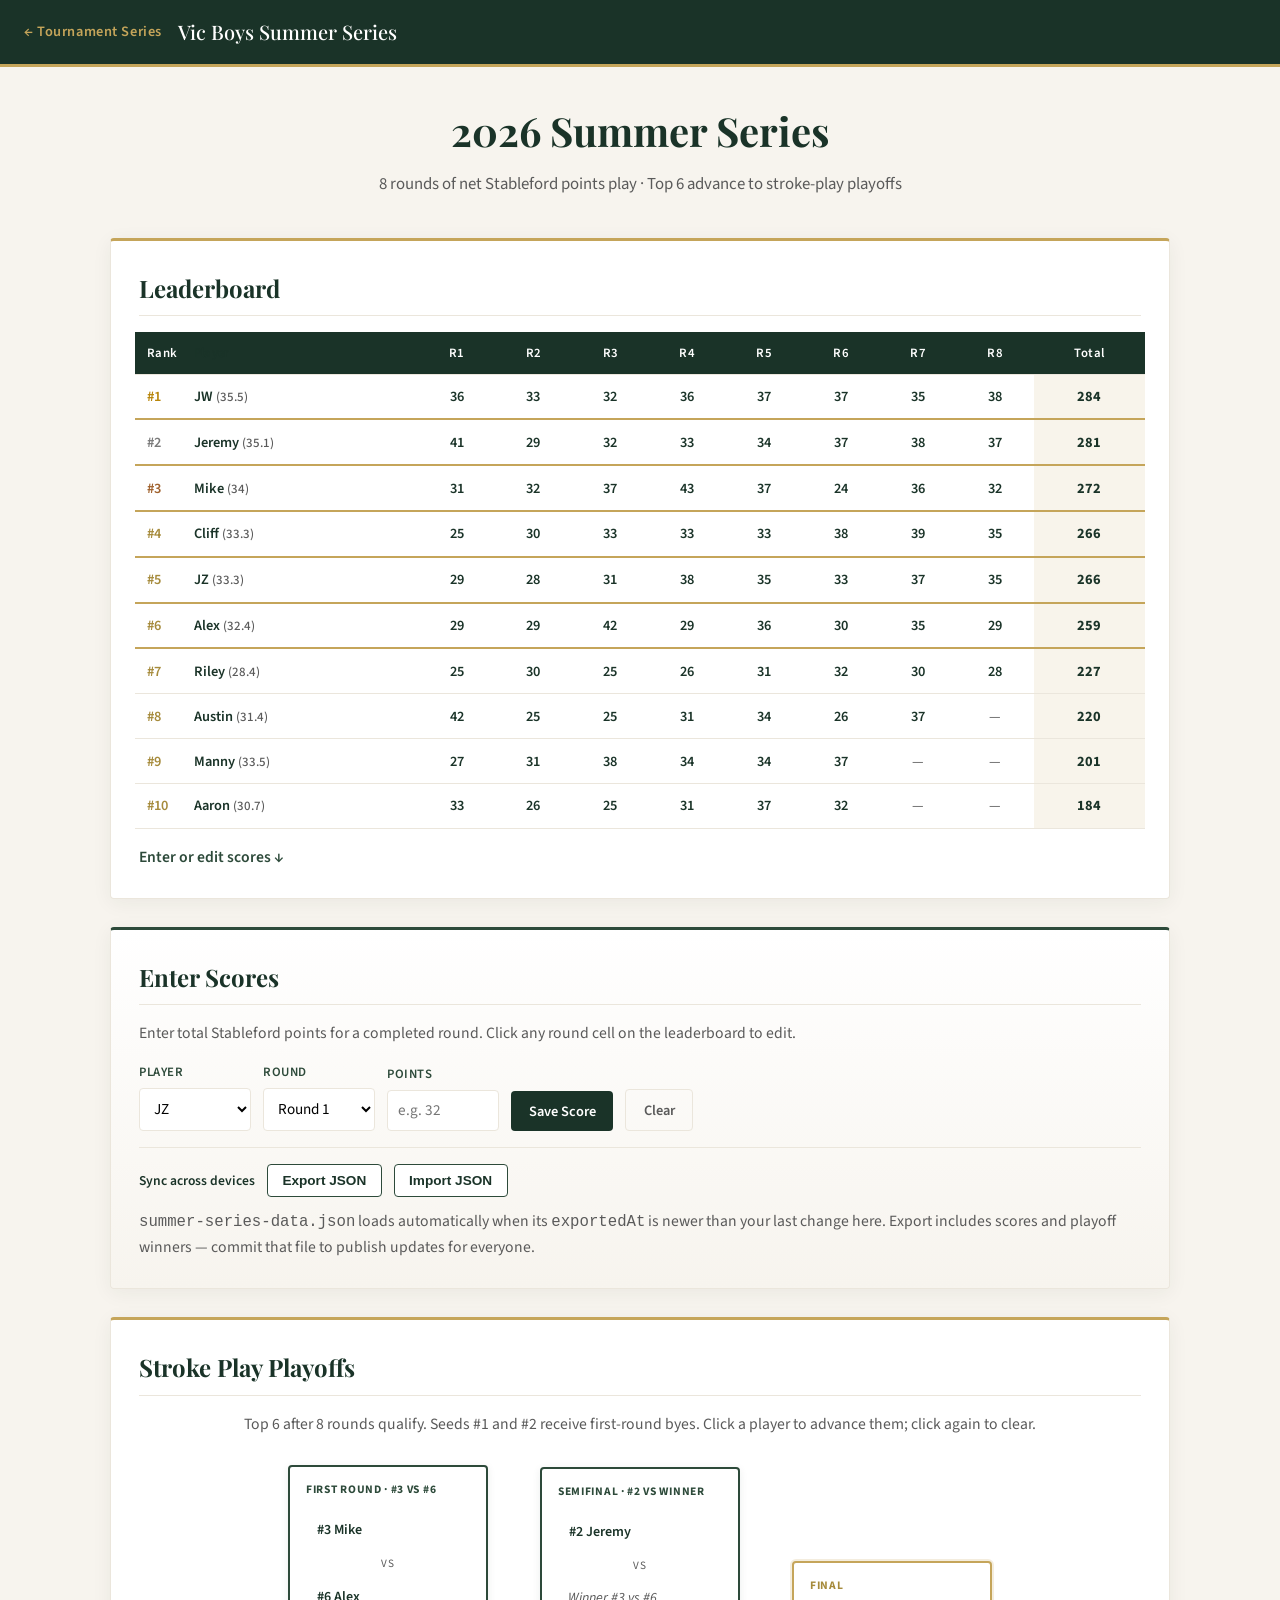
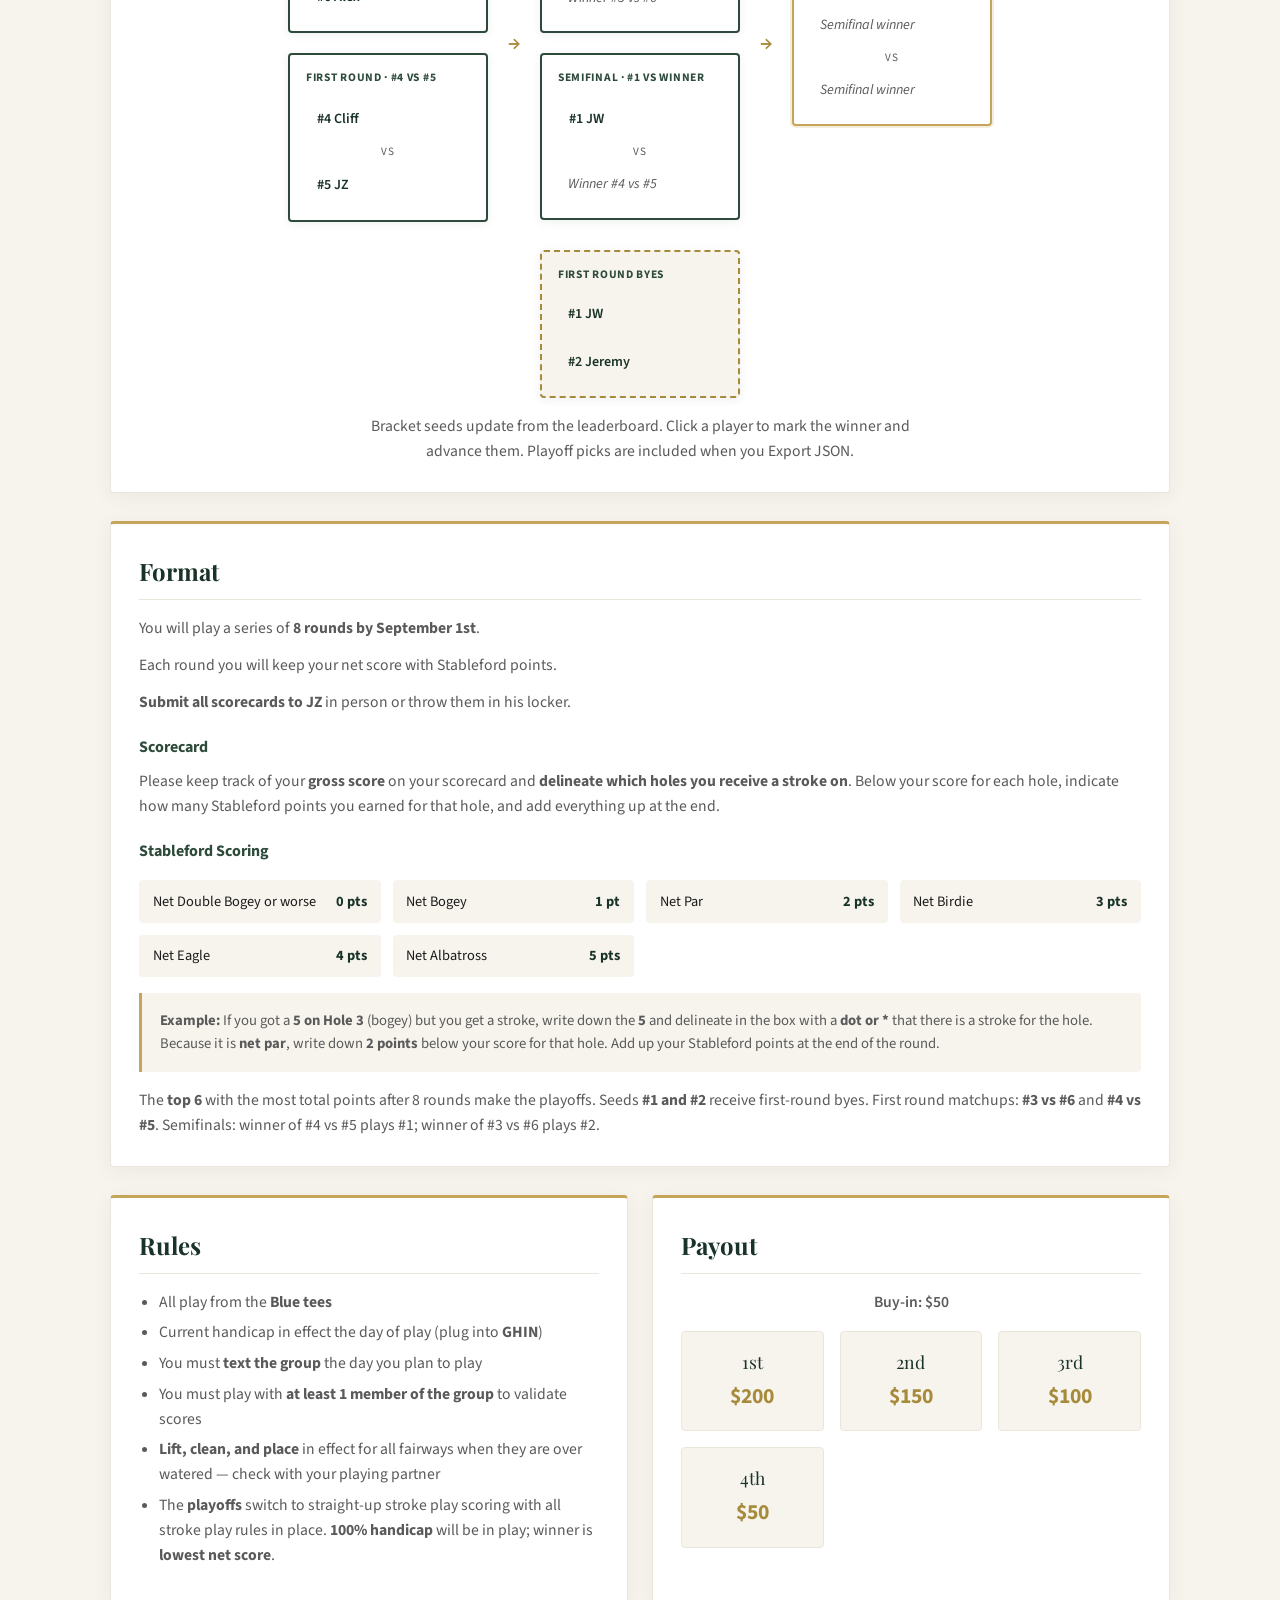
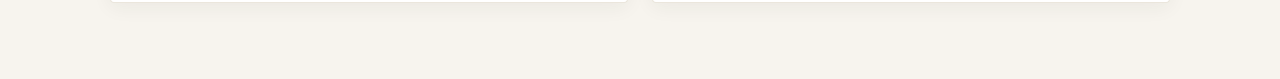
==== commit e28fcd08: "Add clickable Summer Series playoff winners with JSON sync. Selecting a match winner advances them i" ====
--- a/summer-series/index.html
+++ b/summer-series/index.html
@@ -8,7 +8,14 @@
   <link rel="preconnect" href="https://fonts.gstatic.com" crossorigin>
   <link href="https://fonts.googleapis.com/css2?family=Playfair+Display:wght@500;600;700&family=Source+Sans+3:wght@400;600&display=swap" rel="stylesheet">
   <link rel="stylesheet" href="../css/vic-theme.css">
-  <style>.player-avg{font-weight:500;color:#5a5a5a;font-size:.9em}</style>
+  <style>
+    .player-avg{font-weight:500;color:#5a5a5a;font-size:.9em}
+    .playoff-slot.pickable{cursor:pointer;border:1px solid transparent;transition:background .15s,border-color .15s}
+    .playoff-slot.pickable:hover{background:rgba(45,74,58,.1);border-color:rgba(197,165,90,.45)}
+    .playoff-slot.winner-pick{background:#1a3328;color:#fff;font-weight:700;border-color:#1a3328}
+    .playoff-slot.winner-pick:hover{background:#2d4a3a;border-color:#2d4a3a}
+    .playoff-champion{margin-top:1rem;text-align:center;font-family:"Playfair Display",Georgia,serif;font-size:1.25rem;color:#1a3328}
+  </style>
 </head>
 <body>
 
@@ -89,73 +96,15 @@
           <button type="button" onclick="exportSeriesData()">Export JSON</button>
           <button type="button" onclick="document.getElementById('importFileInput').click()">Import JSON</button>
           <input type="file" id="importFileInput" accept=".json,application/json" hidden>
-          <p class="sync-hint"><code>summer-series-data.json</code> loads automatically when its <code>exportedAt</code> is newer than your last change here. Export and commit that file to publish updates for everyone.</p>
+          <p class="sync-hint"><code>summer-series-data.json</code> loads automatically when its <code>exportedAt</code> is newer than your last change here. Export includes scores and playoff winners — commit that file to publish updates for everyone.</p>
         </div>
       </section>
 
       <!-- Stroke Play Playoffs -->
       <section class="section-card playoff-section" id="playoffs">
         <h3>Stroke Play Playoffs</h3>
-        <p style="text-align:center;margin-bottom:1.25rem;">Top 6 after 8 rounds qualify. Seeds #1 and #2 receive first-round byes.</p>
-
-        <div class="bracket-wrap">
-          <div class="playoff-bracket">
-
-            <div class="playoff-col">
-              <div class="playoff-match">
-                <h4>First Round</h4>
-                <div class="playoff-slot seed" id="seed3">#3 TBD</div>
-                <div class="playoff-vs">vs</div>
-                <div class="playoff-slot seed" id="seed6">#6 TBD</div>
-              </div>
-              <div class="playoff-match">
-                <h4>First Round</h4>
-                <div class="playoff-slot seed" id="seed4">#4 TBD</div>
-                <div class="playoff-vs">vs</div>
-                <div class="playoff-slot seed" id="seed5">#5 TBD</div>
-              </div>
-            </div>
-
-            <div class="playoff-connector" aria-hidden="true">&rarr;</div>
-
-            <div class="playoff-col">
-              <div class="playoff-match">
-                <h4>Semifinal</h4>
-                <div class="playoff-slot seed" id="bracket-seed2">#2 TBD</div>
-                <div class="playoff-vs">vs</div>
-                <div class="playoff-slot tbd">Winner #3 vs #6</div>
-              </div>
-              <div class="playoff-match">
-                <h4>Semifinal</h4>
-                <div class="playoff-slot seed" id="bracket-seed1">#1 TBD</div>
-                <div class="playoff-vs">vs</div>
-                <div class="playoff-slot tbd">Winner #4 vs #5</div>
-              </div>
-            </div>
-
-            <div class="playoff-connector" aria-hidden="true">&rarr;</div>
-
-            <div class="playoff-col">
-              <div class="playoff-match final-match">
-                <h4>Final</h4>
-                <div class="playoff-slot tbd">Semifinal winner</div>
-                <div class="playoff-vs">vs</div>
-                <div class="playoff-slot tbd">Semifinal winner</div>
-              </div>
-            </div>
-
-          </div>
-
-          <div class="playoff-col" style="margin-top:1.25rem;align-items:center;">
-            <div class="playoff-match bye-match" style="min-width:200px;">
-              <h4>First Round Byes</h4>
-              <div class="playoff-slot seed" id="bye-seed1">#1 TBD</div>
-              <div class="playoff-slot seed" id="bye-seed2" style="margin-top:0.5rem;">#2 TBD</div>
-            </div>
-          </div>
-
-          <p class="playoff-note">Bracket seeds update automatically from the leaderboard as round scores are entered.</p>
-        </div>
+        <p style="text-align:center;margin-bottom:1.25rem;">Top 6 after 8 rounds qualify. Seeds #1 and #2 receive first-round byes. Click a player to advance them; click again to clear.</p>
+        <div id="playoffBracket" class="bracket-wrap"></div>
       </section>
 
       <!-- Format -->
@@ -235,8 +184,9 @@
     const ROUNDS = 8;
     const PLACEHOLDER = "—";
     const STORAGE_KEY = "summerSeries2026";
+    const PLAYOFF_KEY = "summerSeries2026Playoffs";
     const TOUCH_KEY = "summerSeries2026Touch";
-    const BACKUP_VERSION = 1;
+    const BACKUP_VERSION = 2;
 
     function freshData() {
       return PLAYERS.map(name => ({
@@ -245,9 +195,22 @@
       }));
     }
 
+    function freshPlayoffPicks() {
+      return { r36: null, r45: null, semi2: null, semi1: null, final: null };
+    }
+
     function bumpLocalTouch(iso) {
       const touch = iso && !isNaN(Date.parse(iso)) ? iso : new Date().toISOString();
       localStorage.setItem(TOUCH_KEY, touch);
+    }
+
+    function hasLocalScores() {
+      return loadScores().some(p => p.rounds.some(r => r !== null));
+    }
+
+    function hasLocalPlayoffPicks() {
+      const p = loadPlayoffPicks();
+      return Object.values(p).some(v => v !== null);
     }
 
     function getLocalTouchMs() {
@@ -256,8 +219,7 @@
         const ms = Date.parse(k);
         return isNaN(ms) ? 0 : ms;
       }
-      const data = loadScores();
-      if (data.some(p => p.rounds.some(r => r !== null))) return Date.now();
+      if (hasLocalScores() || hasLocalPlayoffPicks()) return Date.now();
       return 0;
     }
 
@@ -273,6 +235,31 @@
       localStorage.setItem(STORAGE_KEY, JSON.stringify(data));
     }
 
+    function loadPlayoffPicks() {
+      try {
+        const saved = localStorage.getItem(PLAYOFF_KEY);
+        if (saved) {
+          const parsed = JSON.parse(saved);
+          return normalizePlayoffPicks(parsed);
+        }
+      } catch (e) {}
+      return freshPlayoffPicks();
+    }
+
+    function savePlayoffPicks(picks) {
+      localStorage.setItem(PLAYOFF_KEY, JSON.stringify(picks));
+    }
+
+    function normalizePlayoffPicks(raw) {
+      const base = freshPlayoffPicks();
+      if (!raw || typeof raw !== "object") return base;
+      for (const key of Object.keys(base)) {
+        if (typeof raw[key] === "string" && raw[key].trim()) base[key] = raw[key].trim();
+        else if (raw[key] === null) base[key] = null;
+      }
+      return base;
+    }
+
     function totalPoints(player) {
       return player.rounds.reduce((sum, pts) => sum + (pts ?? 0), 0);
     }
@@ -361,6 +348,184 @@
       fillScoreForm(cell.dataset.player, parseInt(cell.dataset.round, 10), cell.dataset.points === "" ? null : parseInt(cell.dataset.points, 10));
     }
 
+    function escHtml(s) {
+      return String(s).replace(/&/g, "&amp;").replace(/</g, "&lt;").replace(/"/g, "&quot;");
+    }
+
+    function escAttr(s) {
+      return String(s).replace(/&/g, "&amp;").replace(/"/g, "&quot;").replace(/</g, "&lt;");
+    }
+
+    function seedLabel(seed, name) {
+      return name ? `#${seed} ${name}` : `#${seed} TBD`;
+    }
+
+    function getTop6(sorted) {
+      return sorted.slice(0, 6).map(p => p.name);
+    }
+
+    function sanitizePlayoffPicks(top6) {
+      const picks = loadPlayoffPicks();
+      const s1 = top6[0] || null;
+      const s2 = top6[1] || null;
+      const s3 = top6[2] || null;
+      const s4 = top6[3] || null;
+      const s5 = top6[4] || null;
+      const s6 = top6[5] || null;
+
+      const r36Pool = [s3, s6].filter(Boolean);
+      const r45Pool = [s4, s5].filter(Boolean);
+
+      if (picks.r36 && !r36Pool.includes(picks.r36)) picks.r36 = null;
+      if (picks.r45 && !r45Pool.includes(picks.r45)) picks.r45 = null;
+
+      const semi2Pool = [s2, picks.r36].filter(Boolean);
+      const semi1Pool = [s1, picks.r45].filter(Boolean);
+
+      if (picks.semi2 && !semi2Pool.includes(picks.semi2)) picks.semi2 = null;
+      if (picks.semi1 && !semi1Pool.includes(picks.semi1)) picks.semi1 = null;
+
+      const finalPool = [picks.semi2, picks.semi1].filter(Boolean);
+      if (picks.final && !finalPool.includes(picks.final)) picks.final = null;
+
+      savePlayoffPicks(picks);
+      return picks;
+    }
+
+    function setPlayoffWinner(match, name) {
+      const picks = loadPlayoffPicks();
+      const current = picks[match];
+      const next = current === name ? null : name;
+      picks[match] = next;
+
+      if (match === "r36") {
+        if (picks.semi2 === current) picks.semi2 = null;
+        if (picks.final === current) picks.final = null;
+      }
+      if (match === "r45") {
+        if (picks.semi1 === current) picks.semi1 = null;
+        if (picks.final === current) picks.final = null;
+      }
+      if (match === "semi2" || match === "semi1") {
+        if (picks.final === current) picks.final = null;
+      }
+
+      savePlayoffPicks(picks);
+      bumpLocalTouch();
+      renderLeaderboard();
+    }
+
+    function onPlayoffClick(event) {
+      const slot = event.target.closest("[data-match][data-name]");
+      if (!slot) return;
+      setPlayoffWinner(slot.dataset.match, slot.dataset.name);
+    }
+
+    function pickSlot(label, match, name, winner) {
+      if (!name) {
+        return `<div class="playoff-slot tbd">${escHtml(label)}</div>`;
+      }
+      const cls = winner === name ? "playoff-slot seed pickable winner-pick" : "playoff-slot seed pickable";
+      return `<div class="${cls}" data-match="${escAttr(match)}" data-name="${escAttr(name)}">${escHtml(label)}</div>`;
+    }
+
+    function staticSlot(text, isSeed) {
+      const cls = isSeed ? "playoff-slot seed" : "playoff-slot tbd";
+      return `<div class="${cls}">${escHtml(text)}</div>`;
+    }
+
+    function renderPlayoffBracket(sorted) {
+      const el = document.getElementById("playoffBracket");
+      if (!el) return;
+
+      const top6 = getTop6(sorted);
+      if (top6.length < 6) {
+        el.innerHTML = `<p class="playoff-note">Add round scores until at least six players have points. The bracket uses ranks #1–#6.</p>`;
+        return;
+      }
+
+      const picks = sanitizePlayoffPicks(top6);
+      const s1 = top6[0], s2 = top6[1], s3 = top6[2], s4 = top6[3], s5 = top6[4], s6 = top6[5];
+      const w36 = picks.r36;
+      const w45 = picks.r45;
+      const wSemi2 = picks.semi2;
+      const wSemi1 = picks.semi1;
+      const champ = picks.final;
+
+      const semi2RightLabel = w36 ? w36 : "Winner #3 vs #6";
+      const semi1RightLabel = w45 ? w45 : "Winner #4 vs #5";
+      const finalLeftLabel = wSemi2 || "Semifinal winner";
+      const finalRightLabel = wSemi1 || "Semifinal winner";
+
+      el.innerHTML = `
+        <div class="playoff-bracket">
+          <div class="playoff-col">
+            <div class="playoff-match">
+              <h4>First Round · #3 vs #6</h4>
+              ${pickSlot(seedLabel(3, s3), "r36", s3, w36)}
+              <div class="playoff-vs">vs</div>
+              ${pickSlot(seedLabel(6, s6), "r36", s6, w36)}
+            </div>
+            <div class="playoff-match">
+              <h4>First Round · #4 vs #5</h4>
+              ${pickSlot(seedLabel(4, s4), "r45", s4, w45)}
+              <div class="playoff-vs">vs</div>
+              ${pickSlot(seedLabel(5, s5), "r45", s5, w45)}
+            </div>
+          </div>
+
+          <div class="playoff-connector" aria-hidden="true">&rarr;</div>
+
+          <div class="playoff-col">
+            <div class="playoff-match">
+              <h4>Semifinal · #2 vs Winner</h4>
+              ${pickSlot(seedLabel(2, s2), "semi2", s2, wSemi2)}
+              <div class="playoff-vs">vs</div>
+              ${w36
+                ? pickSlot(w36, "semi2", w36, wSemi2)
+                : staticSlot(semi2RightLabel, false)}
+            </div>
+            <div class="playoff-match">
+              <h4>Semifinal · #1 vs Winner</h4>
+              ${pickSlot(seedLabel(1, s1), "semi1", s1, wSemi1)}
+              <div class="playoff-vs">vs</div>
+              ${w45
+                ? pickSlot(w45, "semi1", w45, wSemi1)
+                : staticSlot(semi1RightLabel, false)}
+            </div>
+          </div>
+
+          <div class="playoff-connector" aria-hidden="true">&rarr;</div>
+
+          <div class="playoff-col">
+            <div class="playoff-match final-match">
+              <h4>Final</h4>
+              ${wSemi2
+                ? pickSlot(wSemi2, "final", wSemi2, champ)
+                : staticSlot(finalLeftLabel, false)}
+              <div class="playoff-vs">vs</div>
+              ${wSemi1
+                ? pickSlot(wSemi1, "final", wSemi1, champ)
+                : staticSlot(finalRightLabel, false)}
+            </div>
+          </div>
+        </div>
+
+        <div class="playoff-col" style="margin-top:1.25rem;align-items:center;">
+          <div class="playoff-match bye-match" style="min-width:200px;">
+            <h4>First Round Byes</h4>
+            ${staticSlot(seedLabel(1, s1), true)}
+            <div style="margin-top:0.5rem;">${staticSlot(seedLabel(2, s2), true)}</div>
+          </div>
+        </div>
+
+        ${champ ? `<p class="playoff-champion">Champion: ${escHtml(champ)}</p>` : ""}
+        <p class="playoff-note">Bracket seeds update from the leaderboard. Click a player to mark the winner and advance them. Playoff picks are included when you Export JSON.</p>
+      `;
+
+      el.querySelector(".playoff-bracket")?.addEventListener("click", onPlayoffClick);
+    }
+
     function renderLeaderboard() {
       const data = loadScores();
       const sorted = sortedStandings(data);
@@ -371,7 +536,7 @@
         const total = totalPoints(player);
         const avg = formatAverage(averagePoints(player));
         const nameLabel = avg
-          ? `${player.name} <span class="player-avg" style="font-weight:500;color:#5a5a5a;font-size:0.9em;">(${avg})</span>`
+          ? `${player.name} <span class="player-avg">(${avg})</span>`
           : player.name;
         const roundCells = player.rounds.map((pts, ri) => {
           const display = pts === null ? PLACEHOLDER : pts;
@@ -389,21 +554,7 @@
         </tr>`;
       }).join("");
 
-      updatePlayoffBracket(sorted);
-    }
-
-    function updatePlayoffBracket(sorted) {
-      const top6 = sorted.slice(0, 6);
-      const label = (i) => top6[i] ? `#${i + 1} ${top6[i].name}` : `#${i + 1} TBD`;
-
-      document.getElementById("seed3").textContent = label(2);
-      document.getElementById("seed6").textContent = label(5);
-      document.getElementById("seed4").textContent = label(3);
-      document.getElementById("seed5").textContent = label(4);
-      document.getElementById("bracket-seed1").textContent = label(0);
-      document.getElementById("bracket-seed2").textContent = label(1);
-      document.getElementById("bye-seed1").textContent = label(0);
-      document.getElementById("bye-seed2").textContent = label(1);
+      renderPlayoffBracket(sorted);
     }
 
     function buildExportPayload() {
@@ -411,7 +562,8 @@
         version: BACKUP_VERSION,
         exportedAt: new Date().toISOString(),
         title: "2026 Summer Series",
-        players: loadScores()
+        players: loadScores(),
+        playoffPicks: loadPlayoffPicks()
       };
     }
 
@@ -445,7 +597,11 @@
     function parseImportData(raw) {
       if (raw && typeof raw === "object" && Array.isArray(raw.players)) {
         const players = normalizeImportedPlayers(raw.players);
-        return players ? { players } : null;
+        if (!players) return null;
+        return {
+          players,
+          playoffPicks: normalizePlayoffPicks(raw.playoffPicks)
+        };
       }
       return null;
     }
@@ -458,6 +614,7 @@
         return;
       }
       saveScores(parsed.players);
+      savePlayoffPicks(parsed.playoffPicks || freshPlayoffPicks());
       bumpLocalTouch(opts.touchISO);
       renderLeaderboard();
     }
@@ -476,7 +633,7 @@
             alert("Invalid file: need an object with a players array.");
             return;
           }
-          if (!confirm("Replace all scores in this browser with the imported file?")) return;
+          if (!confirm("Replace all scores and playoff picks in this browser with the imported file?")) return;
           applyImportedState(parsed, { touchISO: raw.exportedAt || null });
         } catch (err) {
           alert("Could not read JSON: " + (err.message || "invalid file"));
@@ -506,15 +663,19 @@
         const saved = localStorage.getItem(STORAGE_KEY);
         if (!saved) {
           saveScores(freshData());
-          return;
-        }
-        const data = JSON.parse(saved);
-        const savedNames = data.map(p => p.name).join(",");
-        if (data.length !== PLAYERS.length || savedNames !== expected) {
-          saveScores(freshData());
+        } else {
+          const data = JSON.parse(saved);
+          const savedNames = data.map(p => p.name).join(",");
+          if (data.length !== PLAYERS.length || savedNames !== expected) {
+            saveScores(freshData());
+          }
         }
       } catch (e) {
         saveScores(freshData());
+      }
+
+      if (!localStorage.getItem(PLAYOFF_KEY)) {
+        savePlayoffPicks(freshPlayoffPicks());
       }
     }
 
@@ -524,7 +685,7 @@
       document.getElementById("standingsBody").addEventListener("click", onRoundCellClick);
       document.getElementById("importFileInput").addEventListener("change", importFromFileInput);
       await tryLoadRemoteData();
-      if (!localStorage.getItem(TOUCH_KEY) && loadScores().some(p => p.rounds.some(r => r !== null))) {
+      if (!localStorage.getItem(TOUCH_KEY) && (hasLocalScores() || hasLocalPlayoffPicks())) {
         bumpLocalTouch();
       }
       renderLeaderboard();
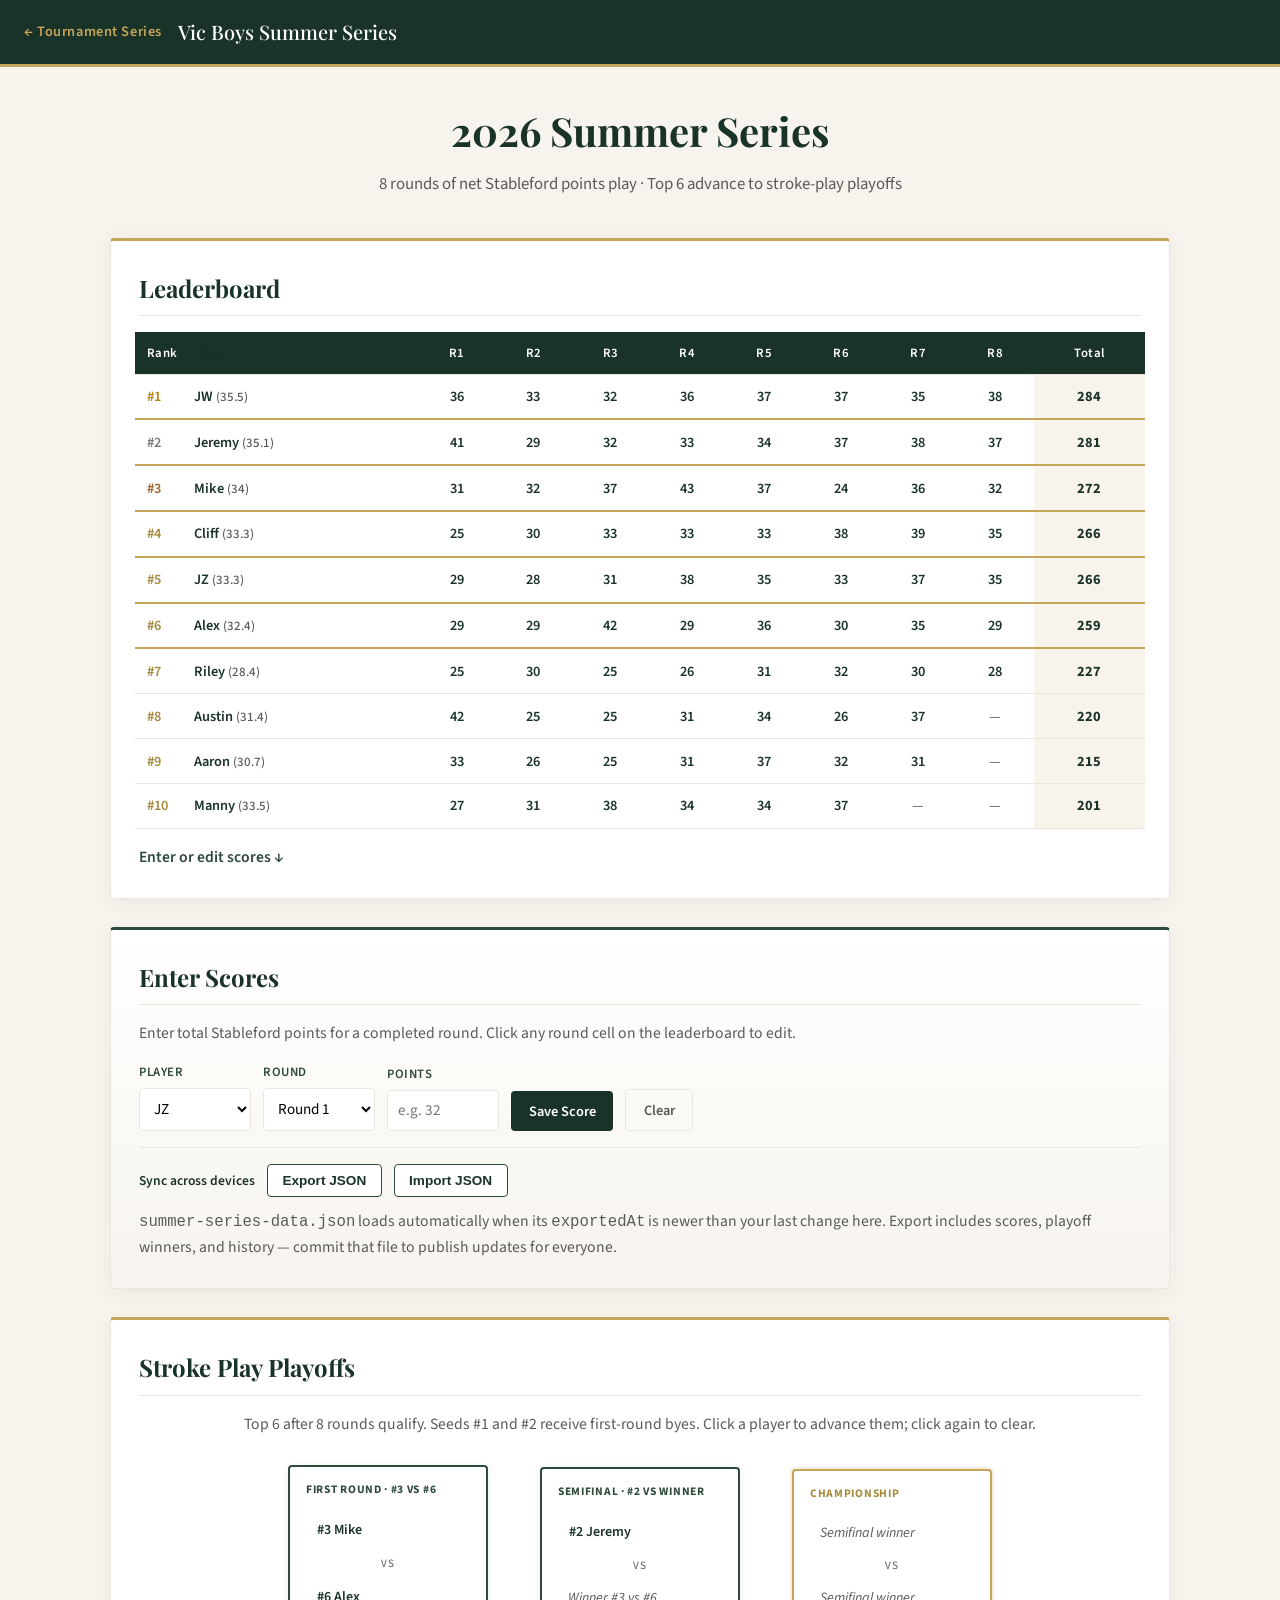
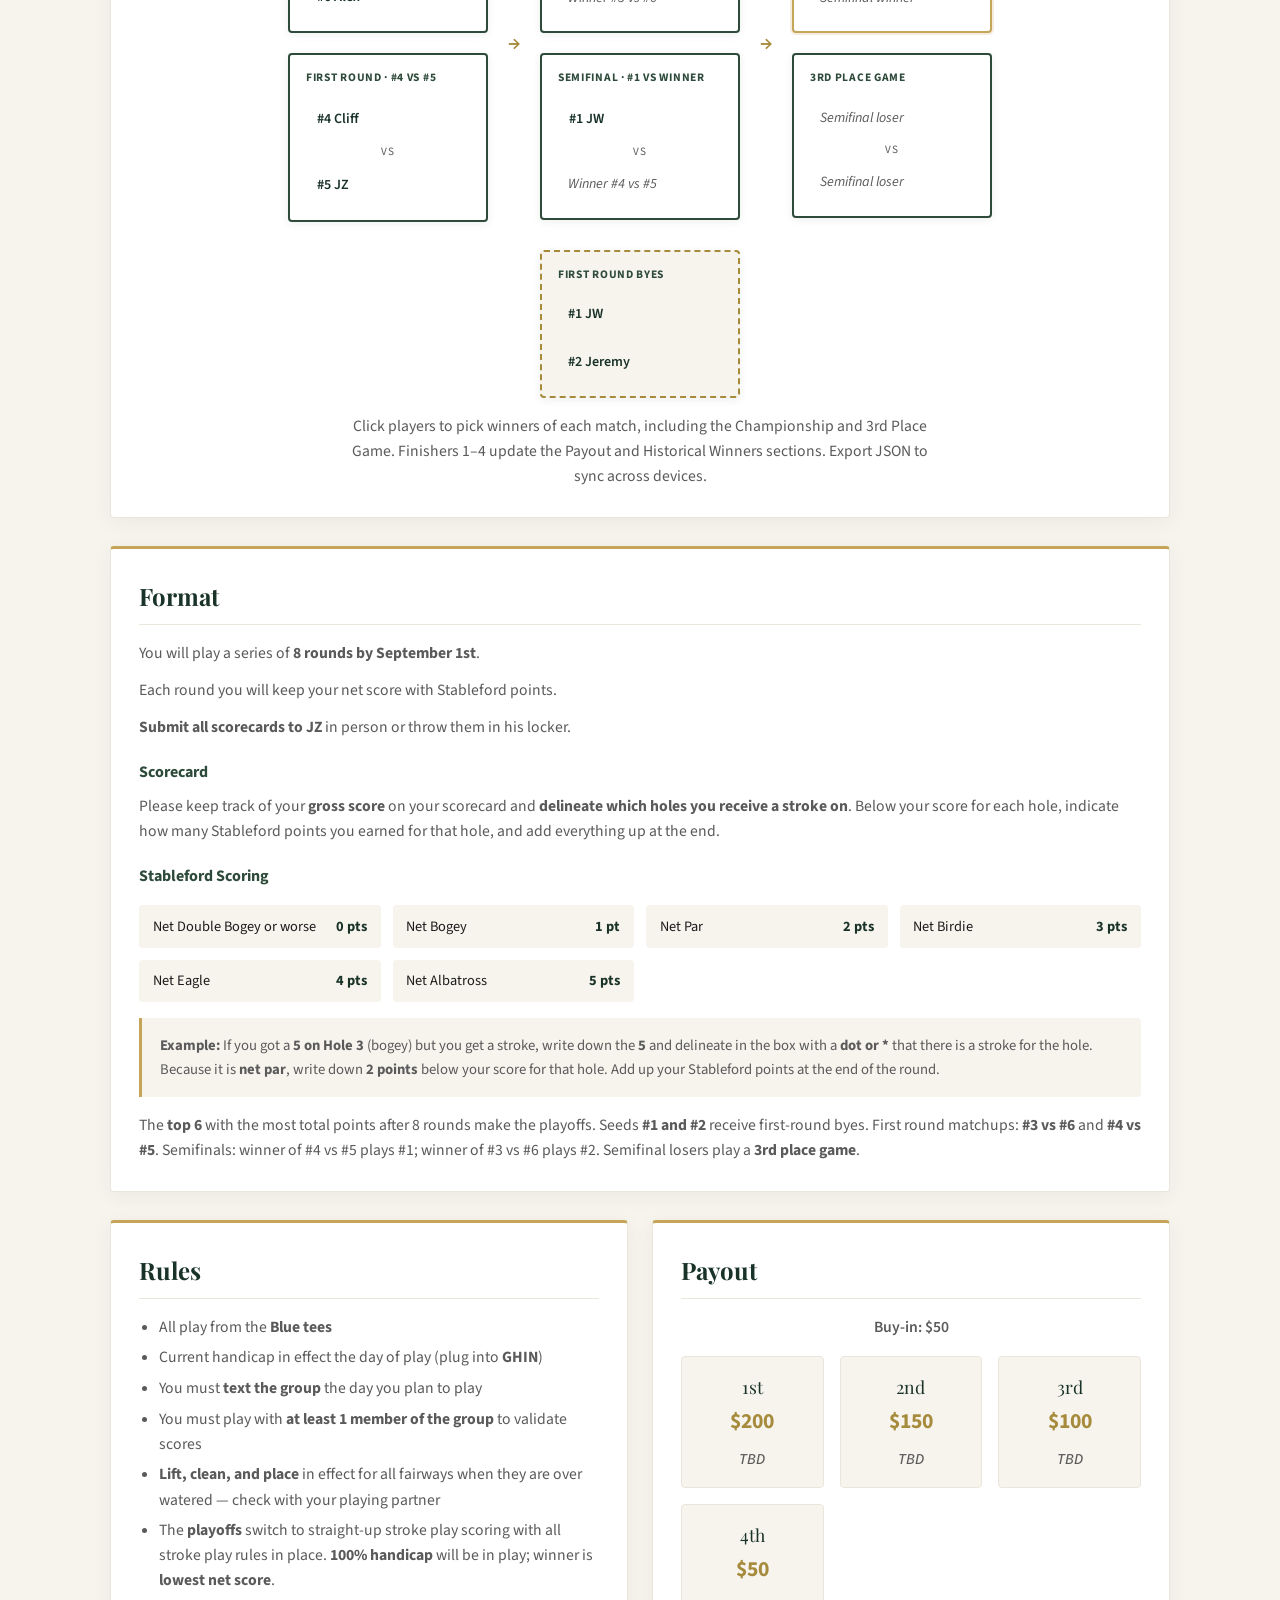
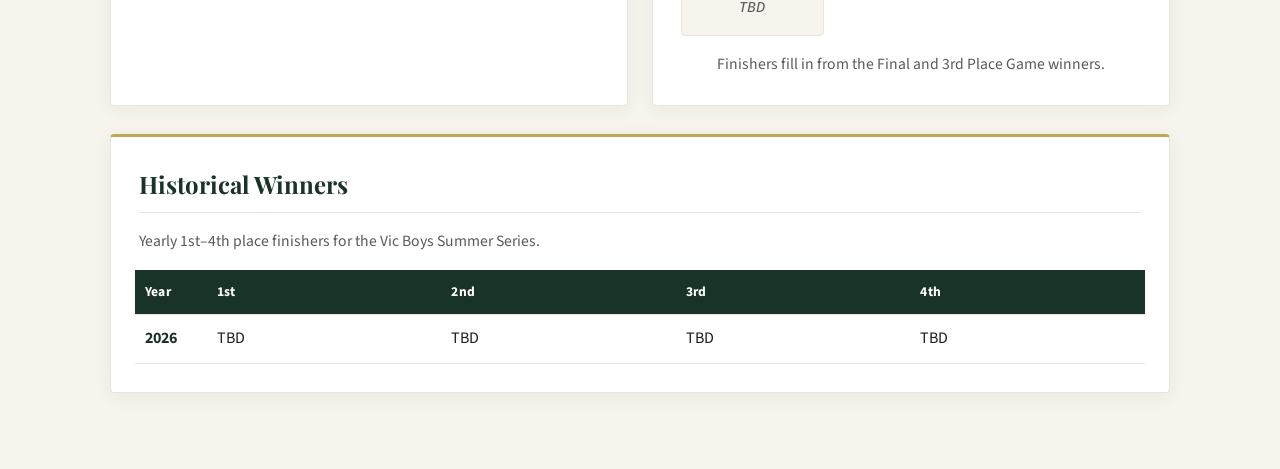
==== commit 16a84343: "Add 3rd place game, payout finishers, and Summer Series history. Championship and consolation winner" ====
--- a/summer-series/index.html
+++ b/summer-series/index.html
@@ -1,696 +1,871 @@
-<!DOCTYPE html>
-<html lang="en">
-<head>
-  <meta charset="UTF-8">
-  <meta name="viewport" content="width=device-width, initial-scale=1.0">
-  <title>Vic Boys Summer Series | Vic Boys Tournament Series</title>
-  <link rel="preconnect" href="https://fonts.googleapis.com">
-  <link rel="preconnect" href="https://fonts.gstatic.com" crossorigin>
-  <link href="https://fonts.googleapis.com/css2?family=Playfair+Display:wght@500;600;700&family=Source+Sans+3:wght@400;600&display=swap" rel="stylesheet">
-  <link rel="stylesheet" href="../css/vic-theme.css">
-  <style>
-    .player-avg{font-weight:500;color:#5a5a5a;font-size:.9em}
-    .playoff-slot.pickable{cursor:pointer;border:1px solid transparent;transition:background .15s,border-color .15s}
-    .playoff-slot.pickable:hover{background:rgba(45,74,58,.1);border-color:rgba(197,165,90,.45)}
-    .playoff-slot.winner-pick{background:#1a3328;color:#fff;font-weight:700;border-color:#1a3328}
-    .playoff-slot.winner-pick:hover{background:#2d4a3a;border-color:#2d4a3a}
-    .playoff-champion{margin-top:1rem;text-align:center;font-family:"Playfair Display",Georgia,serif;font-size:1.25rem;color:#1a3328}
-  </style>
-</head>
-<body>
-
-  <div class="subpage">
-    <nav class="subpage-nav">
-      <a href="../">&larr; Tournament Series</a>
-      <h1>Vic Boys Summer Series</h1>
-    </nav>
-
-    <main class="tournament-page">
-
-      <header class="tournament-hero">
-        <h2>2026 Summer Series</h2>
-        <p>8 rounds of net Stableford points play &middot; Top 6 advance to stroke-play playoffs</p>
-      </header>
-
-      <!-- Leaderboard -->
-      <section class="section-card" id="leaderboard">
-        <h3>Leaderboard</h3>
-        <div class="table-wrap">
-          <table class="data-table" id="standingsTable">
-            <thead>
-              <tr>
-                <th>Rank</th>
-                <th class="player-col">Player</th>
-                <th>R1</th>
-                <th>R2</th>
-                <th>R3</th>
-                <th>R4</th>
-                <th>R5</th>
-                <th>R6</th>
-                <th>R7</th>
-                <th>R8</th>
-                <th>Total</th>
-              </tr>
-            </thead>
-            <tbody id="standingsBody"></tbody>
-          </table>
-        </div>
-        <p class="score-hint" style="margin-top:1rem;margin-bottom:0;">
-          <a href="#enter-scores" style="color:var(--vic-green);font-weight:600;">Enter or edit scores &darr;</a>
-        </p>
-      </section>
-
-      <!-- Enter Scores -->
-      <section class="section-card score-entry-card" id="enter-scores">
-        <h3>Enter Scores</h3>
-        <p class="score-hint">Enter total Stableford points for a completed round. Click any round cell on the leaderboard to edit.</p>
-
-        <form class="score-controls" id="scoreForm" onsubmit="saveRoundScore(event)">
-          <label>
-            Player
-            <select id="scorePlayer" required></select>
-          </label>
-          <label>
-            Round
-            <select id="scoreRound" required>
-              <option value="0">Round 1</option>
-              <option value="1">Round 2</option>
-              <option value="2">Round 3</option>
-              <option value="3">Round 4</option>
-              <option value="4">Round 5</option>
-              <option value="5">Round 6</option>
-              <option value="6">Round 7</option>
-              <option value="7">Round 8</option>
-            </select>
-          </label>
-          <label>
-            Points
-            <input type="number" id="scorePoints" min="0" max="99" step="1" placeholder="e.g. 32" required>
-          </label>
-          <button type="submit" class="btn-save">Save Score</button>
-          <button type="button" class="btn-clear" onclick="clearSelectedScore()">Clear</button>
-        </form>
-
-        <div class="sync-bar">
-          <span class="sync-label">Sync across devices</span>
-          <button type="button" onclick="exportSeriesData()">Export JSON</button>
-          <button type="button" onclick="document.getElementById('importFileInput').click()">Import JSON</button>
-          <input type="file" id="importFileInput" accept=".json,application/json" hidden>
-          <p class="sync-hint"><code>summer-series-data.json</code> loads automatically when its <code>exportedAt</code> is newer than your last change here. Export includes scores and playoff winners — commit that file to publish updates for everyone.</p>
-        </div>
-      </section>
-
-      <!-- Stroke Play Playoffs -->
-      <section class="section-card playoff-section" id="playoffs">
-        <h3>Stroke Play Playoffs</h3>
-        <p style="text-align:center;margin-bottom:1.25rem;">Top 6 after 8 rounds qualify. Seeds #1 and #2 receive first-round byes. Click a player to advance them; click again to clear.</p>
-        <div id="playoffBracket" class="bracket-wrap"></div>
-      </section>
-
-      <!-- Format -->
-      <section class="section-card" id="format">
-        <h3>Format</h3>
-        <p>You will play a series of <strong>8 rounds by September 1st</strong>.</p>
-        <p style="margin-top:0.75rem;">Each round you will keep your net score with Stableford points.</p>
-        <p style="margin-top:0.75rem;"><strong>Submit all scorecards to JZ</strong> in person or throw them in his locker.</p>
-
-        <h4>Scorecard</h4>
-        <p>Please keep track of your <strong>gross score</strong> on your scorecard and <strong>delineate which holes you receive a stroke on</strong>. Below your score for each hole, indicate how many Stableford points you earned for that hole, and add everything up at the end.</p>
-
-        <h4>Stableford Scoring</h4>
-        <div class="scoring-grid">
-          <div class="scoring-item"><span>Net Double Bogey or worse</span><span>0 pts</span></div>
-          <div class="scoring-item"><span>Net Bogey</span><span>1 pt</span></div>
-          <div class="scoring-item"><span>Net Par</span><span>2 pts</span></div>
-          <div class="scoring-item"><span>Net Birdie</span><span>3 pts</span></div>
-          <div class="scoring-item"><span>Net Eagle</span><span>4 pts</span></div>
-          <div class="scoring-item"><span>Net Albatross</span><span>5 pts</span></div>
-        </div>
-
-        <div class="example-box">
-          <strong>Example:</strong> If you got a <strong>5 on Hole 3</strong> (bogey) but you get a stroke, write down the <strong>5</strong> and delineate in the box with a <strong>dot or *</strong> that there is a stroke for the hole. Because it is <strong>net par</strong>, write down <strong>2 points</strong> below your score for that hole. Add up your Stableford points at the end of the round.
-        </div>
-
-        <p style="margin-top:1rem;">The <strong>top 6</strong> with the most total points after 8 rounds make the playoffs. Seeds <strong>#1 and #2</strong> receive first-round byes. First round matchups: <strong>#3 vs #6</strong> and <strong>#4 vs #5</strong>. Semifinals: winner of #4 vs #5 plays #1; winner of #3 vs #6 plays #2.</p>
-      </section>
-
-      <!-- Rules & Payout -->
-      <div class="two-col-info">
-        <section class="section-card" id="rules">
-          <h3>Rules</h3>
-          <ul>
-            <li>All play from the <strong>Blue tees</strong></li>
-            <li>Current handicap in effect the day of play (plug into <strong>GHIN</strong>)</li>
-            <li>You must <strong>text the group</strong> the day you plan to play</li>
-            <li>You must play with <strong>at least 1 member of the group</strong> to validate scores</li>
-            <li><strong>Lift, clean, and place</strong> in effect for all fairways when they are over watered — check with your playing partner</li>
-            <li>The <strong>playoffs</strong> switch to straight-up stroke play scoring with all stroke play rules in place. <strong>100% handicap</strong> will be in play; winner is <strong>lowest net score</strong>.</li>
-          </ul>
-        </section>
-
-        <section class="section-card" id="payout">
-          <h3>Payout</h3>
-          <p class="payout-buyin">Buy-in: $50</p>
-          <div class="payout-grid">
-            <div class="payout-item">
-              <div class="place">1st</div>
-              <div class="amount">$200</div>
-            </div>
-            <div class="payout-item">
-              <div class="place">2nd</div>
-              <div class="amount">$150</div>
-            </div>
-            <div class="payout-item">
-              <div class="place">3rd</div>
-              <div class="amount">$100</div>
-            </div>
-            <div class="payout-item">
-              <div class="place">4th</div>
-              <div class="amount">$50</div>
-            </div>
-          </div>
-        </section>
-      </div>
-
-    </main>
-  </div>
-
-  <script>
-    const PLAYERS = [
-      "JZ", "JW", "Alex", "Aaron", "Manny", "Mike",
-      "Jeremy", "Riley", "Austin", "Cliff"
-    ];
-
-    const ROUNDS = 8;
-    const PLACEHOLDER = "—";
-    const STORAGE_KEY = "summerSeries2026";
-    const PLAYOFF_KEY = "summerSeries2026Playoffs";
-    const TOUCH_KEY = "summerSeries2026Touch";
-    const BACKUP_VERSION = 2;
-
-    function freshData() {
-      return PLAYERS.map(name => ({
-        name,
-        rounds: Array(ROUNDS).fill(null)
-      }));
-    }
-
-    function freshPlayoffPicks() {
-      return { r36: null, r45: null, semi2: null, semi1: null, final: null };
-    }
-
-    function bumpLocalTouch(iso) {
-      const touch = iso && !isNaN(Date.parse(iso)) ? iso : new Date().toISOString();
-      localStorage.setItem(TOUCH_KEY, touch);
-    }
-
-    function hasLocalScores() {
-      return loadScores().some(p => p.rounds.some(r => r !== null));
-    }
-
-    function hasLocalPlayoffPicks() {
-      const p = loadPlayoffPicks();
-      return Object.values(p).some(v => v !== null);
-    }
-
-    function getLocalTouchMs() {
-      const k = localStorage.getItem(TOUCH_KEY);
-      if (k) {
-        const ms = Date.parse(k);
-        return isNaN(ms) ? 0 : ms;
-      }
-      if (hasLocalScores() || hasLocalPlayoffPicks()) return Date.now();
-      return 0;
-    }
-
-    function loadScores() {
-      try {
-        const saved = localStorage.getItem(STORAGE_KEY);
-        if (saved) return JSON.parse(saved);
-      } catch (e) {}
-      return freshData();
-    }
-
-    function saveScores(data) {
-      localStorage.setItem(STORAGE_KEY, JSON.stringify(data));
-    }
-
-    function loadPlayoffPicks() {
-      try {
-        const saved = localStorage.getItem(PLAYOFF_KEY);
-        if (saved) {
-          const parsed = JSON.parse(saved);
-          return normalizePlayoffPicks(parsed);
-        }
-      } catch (e) {}
-      return freshPlayoffPicks();
-    }
-
-    function savePlayoffPicks(picks) {
-      localStorage.setItem(PLAYOFF_KEY, JSON.stringify(picks));
-    }
-
-    function normalizePlayoffPicks(raw) {
-      const base = freshPlayoffPicks();
-      if (!raw || typeof raw !== "object") return base;
-      for (const key of Object.keys(base)) {
-        if (typeof raw[key] === "string" && raw[key].trim()) base[key] = raw[key].trim();
-        else if (raw[key] === null) base[key] = null;
-      }
-      return base;
-    }
-
-    function totalPoints(player) {
-      return player.rounds.reduce((sum, pts) => sum + (pts ?? 0), 0);
-    }
-
-    function averagePoints(player) {
-      const played = player.rounds.filter(pts => pts !== null);
-      if (played.length === 0) return null;
-      return played.reduce((sum, pts) => sum + pts, 0) / played.length;
-    }
-
-    function formatAverage(avg) {
-      if (avg === null) return "";
-      const rounded = Math.round(avg * 10) / 10;
-      return Number.isInteger(rounded) ? String(rounded) : rounded.toFixed(1);
-    }
-
-    function sortedStandings(data) {
-      return [...data].sort((a, b) => {
-        const diff = totalPoints(b) - totalPoints(a);
-        if (diff !== 0) return diff;
-        return a.name.localeCompare(b.name);
-      });
-    }
-
-    function findPlayer(data, name) {
-      return data.find(p => p.name === name);
-    }
-
-    function populatePlayerSelect() {
-      const select = document.getElementById("scorePlayer");
-      select.innerHTML = PLAYERS.map(name =>
-        `<option value="${name}">${name}</option>`
-      ).join("");
-    }
-
-    function fillScoreForm(playerName, roundIndex, points) {
-      document.getElementById("scorePlayer").value = playerName;
-      document.getElementById("scoreRound").value = String(roundIndex);
-      document.getElementById("scorePoints").value = points === null ? "" : points;
-      document.getElementById("enter-scores").scrollIntoView({ behavior: "smooth", block: "nearest" });
-      document.getElementById("scorePoints").focus();
-    }
-
-    function saveRoundScore(event) {
-      event.preventDefault();
-      const playerName = document.getElementById("scorePlayer").value;
-      const roundIndex = parseInt(document.getElementById("scoreRound").value, 10);
-      const raw = document.getElementById("scorePoints").value.trim();
-      const points = parseInt(raw, 10);
-
-      if (isNaN(points) || points < 0) {
-        alert("Enter a valid points total (0 or higher).");
-        return;
-      }
-
-      const data = loadScores();
-      const player = findPlayer(data, playerName);
-      if (!player) return;
-
-      player.rounds[roundIndex] = points;
-      saveScores(data);
-      bumpLocalTouch();
-      renderLeaderboard();
-      document.getElementById("scorePoints").value = "";
-    }
-
-    function clearSelectedScore() {
-      const playerName = document.getElementById("scorePlayer").value;
-      const roundIndex = parseInt(document.getElementById("scoreRound").value, 10);
-      const data = loadScores();
-      const player = findPlayer(data, playerName);
-      if (!player || player.rounds[roundIndex] === null) return;
-
-      if (!confirm(`Clear ${playerName}'s Round ${roundIndex + 1} score?`)) return;
-
-      player.rounds[roundIndex] = null;
-      saveScores(data);
-      bumpLocalTouch();
-      renderLeaderboard();
-      document.getElementById("scorePoints").value = "";
-    }
-
-    function onRoundCellClick(event) {
-      const cell = event.target.closest("[data-player][data-round]");
-      if (!cell) return;
-      fillScoreForm(cell.dataset.player, parseInt(cell.dataset.round, 10), cell.dataset.points === "" ? null : parseInt(cell.dataset.points, 10));
-    }
-
-    function escHtml(s) {
-      return String(s).replace(/&/g, "&amp;").replace(/</g, "&lt;").replace(/"/g, "&quot;");
-    }
-
-    function escAttr(s) {
-      return String(s).replace(/&/g, "&amp;").replace(/"/g, "&quot;").replace(/</g, "&lt;");
-    }
-
-    function seedLabel(seed, name) {
-      return name ? `#${seed} ${name}` : `#${seed} TBD`;
-    }
-
-    function getTop6(sorted) {
-      return sorted.slice(0, 6).map(p => p.name);
-    }
-
-    function sanitizePlayoffPicks(top6) {
-      const picks = loadPlayoffPicks();
-      const s1 = top6[0] || null;
-      const s2 = top6[1] || null;
-      const s3 = top6[2] || null;
-      const s4 = top6[3] || null;
-      const s5 = top6[4] || null;
-      const s6 = top6[5] || null;
-
-      const r36Pool = [s3, s6].filter(Boolean);
-      const r45Pool = [s4, s5].filter(Boolean);
-
-      if (picks.r36 && !r36Pool.includes(picks.r36)) picks.r36 = null;
-      if (picks.r45 && !r45Pool.includes(picks.r45)) picks.r45 = null;
-
-      const semi2Pool = [s2, picks.r36].filter(Boolean);
-      const semi1Pool = [s1, picks.r45].filter(Boolean);
-
-      if (picks.semi2 && !semi2Pool.includes(picks.semi2)) picks.semi2 = null;
-      if (picks.semi1 && !semi1Pool.includes(picks.semi1)) picks.semi1 = null;
-
-      const finalPool = [picks.semi2, picks.semi1].filter(Boolean);
-      if (picks.final && !finalPool.includes(picks.final)) picks.final = null;
-
-      savePlayoffPicks(picks);
-      return picks;
-    }
-
-    function setPlayoffWinner(match, name) {
-      const picks = loadPlayoffPicks();
-      const current = picks[match];
-      const next = current === name ? null : name;
-      picks[match] = next;
-
-      if (match === "r36") {
-        if (picks.semi2 === current) picks.semi2 = null;
-        if (picks.final === current) picks.final = null;
-      }
-      if (match === "r45") {
-        if (picks.semi1 === current) picks.semi1 = null;
-        if (picks.final === current) picks.final = null;
-      }
-      if (match === "semi2" || match === "semi1") {
-        if (picks.final === current) picks.final = null;
-      }
-
-      savePlayoffPicks(picks);
-      bumpLocalTouch();
-      renderLeaderboard();
-    }
-
-    function onPlayoffClick(event) {
-      const slot = event.target.closest("[data-match][data-name]");
-      if (!slot) return;
-      setPlayoffWinner(slot.dataset.match, slot.dataset.name);
-    }
-
-    function pickSlot(label, match, name, winner) {
-      if (!name) {
-        return `<div class="playoff-slot tbd">${escHtml(label)}</div>`;
-      }
-      const cls = winner === name ? "playoff-slot seed pickable winner-pick" : "playoff-slot seed pickable";
-      return `<div class="${cls}" data-match="${escAttr(match)}" data-name="${escAttr(name)}">${escHtml(label)}</div>`;
-    }
-
-    function staticSlot(text, isSeed) {
-      const cls = isSeed ? "playoff-slot seed" : "playoff-slot tbd";
-      return `<div class="${cls}">${escHtml(text)}</div>`;
-    }
-
-    function renderPlayoffBracket(sorted) {
-      const el = document.getElementById("playoffBracket");
-      if (!el) return;
-
-      const top6 = getTop6(sorted);
-      if (top6.length < 6) {
-        el.innerHTML = `<p class="playoff-note">Add round scores until at least six players have points. The bracket uses ranks #1–#6.</p>`;
-        return;
-      }
-
-      const picks = sanitizePlayoffPicks(top6);
-      const s1 = top6[0], s2 = top6[1], s3 = top6[2], s4 = top6[3], s5 = top6[4], s6 = top6[5];
-      const w36 = picks.r36;
-      const w45 = picks.r45;
-      const wSemi2 = picks.semi2;
-      const wSemi1 = picks.semi1;
-      const champ = picks.final;
-
-      const semi2RightLabel = w36 ? w36 : "Winner #3 vs #6";
-      const semi1RightLabel = w45 ? w45 : "Winner #4 vs #5";
-      const finalLeftLabel = wSemi2 || "Semifinal winner";
-      const finalRightLabel = wSemi1 || "Semifinal winner";
-
-      el.innerHTML = `
-        <div class="playoff-bracket">
-          <div class="playoff-col">
-            <div class="playoff-match">
-              <h4>First Round · #3 vs #6</h4>
-              ${pickSlot(seedLabel(3, s3), "r36", s3, w36)}
-              <div class="playoff-vs">vs</div>
-              ${pickSlot(seedLabel(6, s6), "r36", s6, w36)}
-            </div>
-            <div class="playoff-match">
-              <h4>First Round · #4 vs #5</h4>
-              ${pickSlot(seedLabel(4, s4), "r45", s4, w45)}
-              <div class="playoff-vs">vs</div>
-              ${pickSlot(seedLabel(5, s5), "r45", s5, w45)}
-            </div>
-          </div>
-
-          <div class="playoff-connector" aria-hidden="true">&rarr;</div>
-
-          <div class="playoff-col">
-            <div class="playoff-match">
-              <h4>Semifinal · #2 vs Winner</h4>
-              ${pickSlot(seedLabel(2, s2), "semi2", s2, wSemi2)}
-              <div class="playoff-vs">vs</div>
-              ${w36
-                ? pickSlot(w36, "semi2", w36, wSemi2)
-                : staticSlot(semi2RightLabel, false)}
-            </div>
-            <div class="playoff-match">
-              <h4>Semifinal · #1 vs Winner</h4>
-              ${pickSlot(seedLabel(1, s1), "semi1", s1, wSemi1)}
-              <div class="playoff-vs">vs</div>
-              ${w45
-                ? pickSlot(w45, "semi1", w45, wSemi1)
-                : staticSlot(semi1RightLabel, false)}
-            </div>
-          </div>
-
-          <div class="playoff-connector" aria-hidden="true">&rarr;</div>
-
-          <div class="playoff-col">
-            <div class="playoff-match final-match">
-              <h4>Final</h4>
-              ${wSemi2
-                ? pickSlot(wSemi2, "final", wSemi2, champ)
-                : staticSlot(finalLeftLabel, false)}
-              <div class="playoff-vs">vs</div>
-              ${wSemi1
-                ? pickSlot(wSemi1, "final", wSemi1, champ)
-                : staticSlot(finalRightLabel, false)}
-            </div>
-          </div>
-        </div>
-
-        <div class="playoff-col" style="margin-top:1.25rem;align-items:center;">
-          <div class="playoff-match bye-match" style="min-width:200px;">
-            <h4>First Round Byes</h4>
-            ${staticSlot(seedLabel(1, s1), true)}
-            <div style="margin-top:0.5rem;">${staticSlot(seedLabel(2, s2), true)}</div>
-          </div>
-        </div>
-
-        ${champ ? `<p class="playoff-champion">Champion: ${escHtml(champ)}</p>` : ""}
-        <p class="playoff-note">Bracket seeds update from the leaderboard. Click a player to mark the winner and advance them. Playoff picks are included when you Export JSON.</p>
-      `;
-
-      el.querySelector(".playoff-bracket")?.addEventListener("click", onPlayoffClick);
-    }
-
-    function renderLeaderboard() {
-      const data = loadScores();
-      const sorted = sortedStandings(data);
-      const body = document.getElementById("standingsBody");
-
-      body.innerHTML = sorted.map((player, i) => {
-        const rank = i + 1;
-        const total = totalPoints(player);
-        const avg = formatAverage(averagePoints(player));
-        const nameLabel = avg
-          ? `${player.name} <span class="player-avg">(${avg})</span>`
-          : player.name;
-        const roundCells = player.rounds.map((pts, ri) => {
-          const display = pts === null ? PLACEHOLDER : pts;
-          const cls = pts === null ? "editable" : "editable has-score";
-          return `<td class="round-cell ${cls}" data-player="${player.name}" data-round="${ri}" data-points="${pts ?? ""}">${display}</td>`;
-        }).join("");
-        const playoffClass = rank <= 6 ? " playoff-cut" : "";
-        const rankClass = rank <= 3 ? ` rank-${rank}` : "";
-
-        return `<tr class="${playoffClass}${rankClass}">
-          <td class="rank-cell">#${rank}</td>
-          <td class="player-col">${nameLabel}</td>
-          ${roundCells}
-          <td class="total-cell">${total || PLACEHOLDER}</td>
-        </tr>`;
-      }).join("");
-
-      renderPlayoffBracket(sorted);
-    }
-
-    function buildExportPayload() {
-      return {
-        version: BACKUP_VERSION,
-        exportedAt: new Date().toISOString(),
-        title: "2026 Summer Series",
-        players: loadScores(),
-        playoffPicks: loadPlayoffPicks()
-      };
-    }
-
-    function exportSeriesData() {
-      const payload = buildExportPayload();
-      const blob = new Blob([JSON.stringify(payload, null, 2)], { type: "application/json" });
-      const a = document.createElement("a");
-      const d = new Date().toISOString().slice(0, 10);
-      a.href = URL.createObjectURL(blob);
-      a.download = `summer-series-backup-${d}.json`;
-      a.click();
-      URL.revokeObjectURL(a.href);
-    }
-
-    function normalizeImportedPlayers(raw) {
-      if (!Array.isArray(raw)) return null;
-      const result = [];
-      for (const item of raw) {
-        if (!item || typeof item.name !== "string" || !Array.isArray(item.rounds)) continue;
-        const rounds = item.rounds.slice(0, ROUNDS).map(r => {
-          if (r === null || r === undefined || r === "") return null;
-          const n = parseInt(r, 10);
-          return isNaN(n) || n < 0 ? null : n;
-        });
-        while (rounds.length < ROUNDS) rounds.push(null);
-        result.push({ name: item.name.trim(), rounds });
-      }
-      return result.length ? result : null;
-    }
-
-    function parseImportData(raw) {
-      if (raw && typeof raw === "object" && Array.isArray(raw.players)) {
-        const players = normalizeImportedPlayers(raw.players);
-        if (!players) return null;
-        return {
-          players,
-          playoffPicks: normalizePlayoffPicks(raw.playoffPicks)
-        };
-      }
-      return null;
-    }
-
-    function applyImportedState(parsed, opts) {
-      opts = opts || {};
-      const names = parsed.players.map(p => p.name).join(",");
-      if (names !== PLAYERS.join(",")) {
-        alert("Player list in file does not match this season. Import cancelled.");
-        return;
-      }
-      saveScores(parsed.players);
-      savePlayoffPicks(parsed.playoffPicks || freshPlayoffPicks());
-      bumpLocalTouch(opts.touchISO);
-      renderLeaderboard();
-    }
-
-    function importFromFileInput(e) {
-      const file = e.target.files && e.target.files[0];
-      e.target.value = "";
-      if (!file) return;
-
-      const reader = new FileReader();
-      reader.onload = function () {
-        try {
-          const raw = JSON.parse(reader.result);
-          const parsed = parseImportData(raw);
-          if (!parsed) {
-            alert("Invalid file: need an object with a players array.");
-            return;
-          }
-          if (!confirm("Replace all scores and playoff picks in this browser with the imported file?")) return;
-          applyImportedState(parsed, { touchISO: raw.exportedAt || null });
-        } catch (err) {
-          alert("Could not read JSON: " + (err.message || "invalid file"));
-        }
-      };
-      reader.readAsText(file, "UTF-8");
-    }
-
-    async function tryLoadRemoteData() {
-      try {
-        const res = await fetch("summer-series-data.json", { cache: "no-store" });
-        if (!res.ok) return;
-        const raw = await res.json();
-        const parsed = parseImportData(raw);
-        if (!parsed) return;
-        const remoteMs = Date.parse(raw.exportedAt || "") || 0;
-        const localMs = getLocalTouchMs();
-        if (remoteMs > localMs) {
-          applyImportedState(parsed, { touchISO: raw.exportedAt || new Date().toISOString() });
-        }
-      } catch (e) {}
-    }
-
-    function initData() {
-      const expected = PLAYERS.join(",");
-      try {
-        const saved = localStorage.getItem(STORAGE_KEY);
-        if (!saved) {
-          saveScores(freshData());
-        } else {
-          const data = JSON.parse(saved);
-          const savedNames = data.map(p => p.name).join(",");
-          if (data.length !== PLAYERS.length || savedNames !== expected) {
-            saveScores(freshData());
-          }
-        }
-      } catch (e) {
-        saveScores(freshData());
-      }
-
-      if (!localStorage.getItem(PLAYOFF_KEY)) {
-        savePlayoffPicks(freshPlayoffPicks());
-      }
-    }
-
-    window.onload = async function () {
-      initData();
-      populatePlayerSelect();
-      document.getElementById("standingsBody").addEventListener("click", onRoundCellClick);
-      document.getElementById("importFileInput").addEventListener("change", importFromFileInput);
-      await tryLoadRemoteData();
-      if (!localStorage.getItem(TOUCH_KEY) && (hasLocalScores() || hasLocalPlayoffPicks())) {
-        bumpLocalTouch();
-      }
-      renderLeaderboard();
-    };
-  </script>
-
-</body>
-</html>
+<!DOCTYPE html>
+<html lang="en">
+<head>
+  <meta charset="UTF-8">
+  <meta name="viewport" content="width=device-width, initial-scale=1.0">
+  <title>Vic Boys Summer Series | Vic Boys Tournament Series</title>
+  <link rel="preconnect" href="https://fonts.googleapis.com">
+  <link rel="preconnect" href="https://fonts.gstatic.com" crossorigin>
+  <link href="https://fonts.googleapis.com/css2?family=Playfair+Display:wght@500;600;700&family=Source+Sans+3:wght@400;600&display=swap" rel="stylesheet">
+  <link rel="stylesheet" href="../css/vic-theme.css">
+  <style>
+    .player-avg{font-weight:500;color:#5a5a5a;font-size:.9em}
+    .playoff-slot.pickable{cursor:pointer;border:1px solid transparent;transition:background .15s,border-color .15s}
+    .playoff-slot.pickable:hover{background:rgba(45,74,58,.1);border-color:rgba(197,165,90,.45)}
+    .playoff-slot.winner-pick{background:#1a3328;color:#fff;font-weight:700;border-color:#1a3328}
+    .playoff-slot.winner-pick:hover{background:#2d4a3a;border-color:#2d4a3a}
+    .playoff-champion{margin-top:1rem;text-align:center;font-family:"Playfair Display",Georgia,serif;font-size:1.25rem;color:#1a3328}
+    .payout-winner{margin-top:.45rem;font-size:.95rem;font-weight:600;color:#1a3328;min-height:1.25rem}
+    .payout-winner.empty{color:#5a5a5a;font-weight:500;font-style:italic}
+    .finishers-note{text-align:center;font-size:.85rem;color:#5a5a5a;margin-top:1rem}
+    .history-table{width:100%;border-collapse:collapse;margin-top:.75rem}
+    .history-table th,.history-table td{padding:.7rem .6rem;border-bottom:1px solid #ebe6dc;text-align:left}
+    .history-table th{background:#1a3328;color:#fff;font-size:.85rem;letter-spacing:.03em}
+    .history-table td{color:#1c1c1c}
+    .history-table .year-cell{font-weight:700;color:#1a3328;width:4.5rem}
+  </style>
+</head>
+<body>
+
+  <div class="subpage">
+    <nav class="subpage-nav">
+      <a href="../">&larr; Tournament Series</a>
+      <h1>Vic Boys Summer Series</h1>
+    </nav>
+
+    <main class="tournament-page">
+
+      <header class="tournament-hero">
+        <h2>2026 Summer Series</h2>
+        <p>8 rounds of net Stableford points play &middot; Top 6 advance to stroke-play playoffs</p>
+      </header>
+
+      <!-- Leaderboard -->
+      <section class="section-card" id="leaderboard">
+        <h3>Leaderboard</h3>
+        <div class="table-wrap">
+          <table class="data-table" id="standingsTable">
+            <thead>
+              <tr>
+                <th>Rank</th>
+                <th class="player-col">Player</th>
+                <th>R1</th>
+                <th>R2</th>
+                <th>R3</th>
+                <th>R4</th>
+                <th>R5</th>
+                <th>R6</th>
+                <th>R7</th>
+                <th>R8</th>
+                <th>Total</th>
+              </tr>
+            </thead>
+            <tbody id="standingsBody"></tbody>
+          </table>
+        </div>
+        <p class="score-hint" style="margin-top:1rem;margin-bottom:0;">
+          <a href="#enter-scores" style="color:var(--vic-green);font-weight:600;">Enter or edit scores &darr;</a>
+        </p>
+      </section>
+
+      <!-- Enter Scores -->
+      <section class="section-card score-entry-card" id="enter-scores">
+        <h3>Enter Scores</h3>
+        <p class="score-hint">Enter total Stableford points for a completed round. Click any round cell on the leaderboard to edit.</p>
+
+        <form class="score-controls" id="scoreForm" onsubmit="saveRoundScore(event)">
+          <label>
+            Player
+            <select id="scorePlayer" required></select>
+          </label>
+          <label>
+            Round
+            <select id="scoreRound" required>
+              <option value="0">Round 1</option>
+              <option value="1">Round 2</option>
+              <option value="2">Round 3</option>
+              <option value="3">Round 4</option>
+              <option value="4">Round 5</option>
+              <option value="5">Round 6</option>
+              <option value="6">Round 7</option>
+              <option value="7">Round 8</option>
+            </select>
+          </label>
+          <label>
+            Points
+            <input type="number" id="scorePoints" min="0" max="99" step="1" placeholder="e.g. 32" required>
+          </label>
+          <button type="submit" class="btn-save">Save Score</button>
+          <button type="button" class="btn-clear" onclick="clearSelectedScore()">Clear</button>
+        </form>
+
+        <div class="sync-bar">
+          <span class="sync-label">Sync across devices</span>
+          <button type="button" onclick="exportSeriesData()">Export JSON</button>
+          <button type="button" onclick="document.getElementById('importFileInput').click()">Import JSON</button>
+          <input type="file" id="importFileInput" accept=".json,application/json" hidden>
+          <p class="sync-hint"><code>summer-series-data.json</code> loads automatically when its <code>exportedAt</code> is newer than your last change here. Export includes scores, playoff winners, and history — commit that file to publish updates for everyone.</p>
+        </div>
+      </section>
+
+      <!-- Stroke Play Playoffs -->
+      <section class="section-card playoff-section" id="playoffs">
+        <h3>Stroke Play Playoffs</h3>
+        <p style="text-align:center;margin-bottom:1.25rem;">Top 6 after 8 rounds qualify. Seeds #1 and #2 receive first-round byes. Click a player to advance them; click again to clear.</p>
+        <div id="playoffBracket" class="bracket-wrap"></div>
+      </section>
+
+      <!-- Format -->
+      <section class="section-card" id="format">
+        <h3>Format</h3>
+        <p>You will play a series of <strong>8 rounds by September 1st</strong>.</p>
+        <p style="margin-top:0.75rem;">Each round you will keep your net score with Stableford points.</p>
+        <p style="margin-top:0.75rem;"><strong>Submit all scorecards to JZ</strong> in person or throw them in his locker.</p>
+
+        <h4>Scorecard</h4>
+        <p>Please keep track of your <strong>gross score</strong> on your scorecard and <strong>delineate which holes you receive a stroke on</strong>. Below your score for each hole, indicate how many Stableford points you earned for that hole, and add everything up at the end.</p>
+
+        <h4>Stableford Scoring</h4>
+        <div class="scoring-grid">
+          <div class="scoring-item"><span>Net Double Bogey or worse</span><span>0 pts</span></div>
+          <div class="scoring-item"><span>Net Bogey</span><span>1 pt</span></div>
+          <div class="scoring-item"><span>Net Par</span><span>2 pts</span></div>
+          <div class="scoring-item"><span>Net Birdie</span><span>3 pts</span></div>
+          <div class="scoring-item"><span>Net Eagle</span><span>4 pts</span></div>
+          <div class="scoring-item"><span>Net Albatross</span><span>5 pts</span></div>
+        </div>
+
+        <div class="example-box">
+          <strong>Example:</strong> If you got a <strong>5 on Hole 3</strong> (bogey) but you get a stroke, write down the <strong>5</strong> and delineate in the box with a <strong>dot or *</strong> that there is a stroke for the hole. Because it is <strong>net par</strong>, write down <strong>2 points</strong> below your score for that hole. Add up your Stableford points at the end of the round.
+        </div>
+
+        <p style="margin-top:1rem;">The <strong>top 6</strong> with the most total points after 8 rounds make the playoffs. Seeds <strong>#1 and #2</strong> receive first-round byes. First round matchups: <strong>#3 vs #6</strong> and <strong>#4 vs #5</strong>. Semifinals: winner of #4 vs #5 plays #1; winner of #3 vs #6 plays #2. Semifinal losers play a <strong>3rd place game</strong>.</p>
+      </section>
+
+      <!-- Rules & Payout -->
+      <div class="two-col-info">
+        <section class="section-card" id="rules">
+          <h3>Rules</h3>
+          <ul>
+            <li>All play from the <strong>Blue tees</strong></li>
+            <li>Current handicap in effect the day of play (plug into <strong>GHIN</strong>)</li>
+            <li>You must <strong>text the group</strong> the day you plan to play</li>
+            <li>You must play with <strong>at least 1 member of the group</strong> to validate scores</li>
+            <li><strong>Lift, clean, and place</strong> in effect for all fairways when they are over watered — check with your playing partner</li>
+            <li>The <strong>playoffs</strong> switch to straight-up stroke play scoring with all stroke play rules in place. <strong>100% handicap</strong> will be in play; winner is <strong>lowest net score</strong>.</li>
+          </ul>
+        </section>
+
+        <section class="section-card" id="payout">
+          <h3>Payout</h3>
+          <p class="payout-buyin">Buy-in: $50</p>
+          <div class="payout-grid">
+            <div class="payout-item">
+              <div class="place">1st</div>
+              <div class="amount">$200</div>
+              <div class="payout-winner empty" id="finish-1">TBD</div>
+            </div>
+            <div class="payout-item">
+              <div class="place">2nd</div>
+              <div class="amount">$150</div>
+              <div class="payout-winner empty" id="finish-2">TBD</div>
+            </div>
+            <div class="payout-item">
+              <div class="place">3rd</div>
+              <div class="amount">$100</div>
+              <div class="payout-winner empty" id="finish-3">TBD</div>
+            </div>
+            <div class="payout-item">
+              <div class="place">4th</div>
+              <div class="amount">$50</div>
+              <div class="payout-winner empty" id="finish-4">TBD</div>
+            </div>
+          </div>
+          <p class="finishers-note">Finishers fill in from the Final and 3rd Place Game winners.</p>
+        </section>
+      </div>
+
+      <!-- Historical Winners -->
+      <section class="section-card" id="history">
+        <h3>Historical Winners</h3>
+        <p style="color:#5a5a5a;margin-bottom:.25rem;">Yearly 1st–4th place finishers for the Vic Boys Summer Series.</p>
+        <div class="table-wrap">
+          <table class="history-table" id="historyTable">
+            <thead>
+              <tr>
+                <th>Year</th>
+                <th>1st</th>
+                <th>2nd</th>
+                <th>3rd</th>
+                <th>4th</th>
+              </tr>
+            </thead>
+            <tbody id="historyBody"></tbody>
+          </table>
+        </div>
+      </section>
+
+    </main>
+  </div>
+
+  <script>
+    const PLAYERS = [
+      "JZ", "JW", "Alex", "Aaron", "Manny", "Mike",
+      "Jeremy", "Riley", "Austin", "Cliff"
+    ];
+
+    const ROUNDS = 8;
+    const CURRENT_YEAR = 2026;
+    const PLACEHOLDER = "—";
+    const STORAGE_KEY = "summerSeries2026";
+    const PLAYOFF_KEY = "summerSeries2026Playoffs";
+    const HISTORY_KEY = "summerSeriesHistory";
+    const TOUCH_KEY = "summerSeries2026Touch";
+    const BACKUP_VERSION = 3;
+
+    function freshData() {
+      return PLAYERS.map(name => ({
+        name,
+        rounds: Array(ROUNDS).fill(null)
+      }));
+    }
+
+    function freshPlayoffPicks() {
+      return { r36: null, r45: null, semi2: null, semi1: null, final: null, third: null };
+    }
+
+    function freshHistory() {
+      return [{ year: CURRENT_YEAR, first: null, second: null, third: null, fourth: null }];
+    }
+
+    function bumpLocalTouch(iso) {
+      const touch = iso && !isNaN(Date.parse(iso)) ? iso : new Date().toISOString();
+      localStorage.setItem(TOUCH_KEY, touch);
+    }
+
+    function hasLocalScores() {
+      return loadScores().some(p => p.rounds.some(r => r !== null));
+    }
+
+    function hasLocalPlayoffPicks() {
+      const p = loadPlayoffPicks();
+      return Object.values(p).some(v => v !== null);
+    }
+
+    function getLocalTouchMs() {
+      const k = localStorage.getItem(TOUCH_KEY);
+      if (k) {
+        const ms = Date.parse(k);
+        return isNaN(ms) ? 0 : ms;
+      }
+      if (hasLocalScores() || hasLocalPlayoffPicks()) return Date.now();
+      return 0;
+    }
+
+    function loadScores() {
+      try {
+        const saved = localStorage.getItem(STORAGE_KEY);
+        if (saved) return JSON.parse(saved);
+      } catch (e) {}
+      return freshData();
+    }
+
+    function saveScores(data) {
+      localStorage.setItem(STORAGE_KEY, JSON.stringify(data));
+    }
+
+    function loadPlayoffPicks() {
+      try {
+        const saved = localStorage.getItem(PLAYOFF_KEY);
+        if (saved) return normalizePlayoffPicks(JSON.parse(saved));
+      } catch (e) {}
+      return freshPlayoffPicks();
+    }
+
+    function savePlayoffPicks(picks) {
+      localStorage.setItem(PLAYOFF_KEY, JSON.stringify(picks));
+    }
+
+    function normalizePlayoffPicks(raw) {
+      const base = freshPlayoffPicks();
+      if (!raw || typeof raw !== "object") return base;
+      for (const key of Object.keys(base)) {
+        if (typeof raw[key] === "string" && raw[key].trim()) base[key] = raw[key].trim();
+        else if (raw[key] === null) base[key] = null;
+      }
+      return base;
+    }
+
+    function loadHistory() {
+      try {
+        const saved = localStorage.getItem(HISTORY_KEY);
+        if (saved) return normalizeHistory(JSON.parse(saved));
+      } catch (e) {}
+      return freshHistory();
+    }
+
+    function saveHistory(history) {
+      localStorage.setItem(HISTORY_KEY, JSON.stringify(history));
+    }
+
+    function normalizeHistory(raw) {
+      if (!Array.isArray(raw) || !raw.length) return freshHistory();
+      const rows = raw.map(item => ({
+        year: parseInt(item.year, 10),
+        first: typeof item.first === "string" && item.first.trim() ? item.first.trim() : null,
+        second: typeof item.second === "string" && item.second.trim() ? item.second.trim() : null,
+        third: typeof item.third === "string" && item.third.trim() ? item.third.trim() : null,
+        fourth: typeof item.fourth === "string" && item.fourth.trim() ? item.fourth.trim() : null
+      })).filter(r => Number.isFinite(r.year));
+
+      if (!rows.some(r => r.year === CURRENT_YEAR)) {
+        rows.push({ year: CURRENT_YEAR, first: null, second: null, third: null, fourth: null });
+      }
+      rows.sort((a, b) => b.year - a.year);
+      return rows;
+    }
+
+    function totalPoints(player) {
+      return player.rounds.reduce((sum, pts) => sum + (pts ?? 0), 0);
+    }
+
+    function averagePoints(player) {
+      const played = player.rounds.filter(pts => pts !== null);
+      if (played.length === 0) return null;
+      return played.reduce((sum, pts) => sum + pts, 0) / played.length;
+    }
+
+    function formatAverage(avg) {
+      if (avg === null) return "";
+      const rounded = Math.round(avg * 10) / 10;
+      return Number.isInteger(rounded) ? String(rounded) : rounded.toFixed(1);
+    }
+
+    function sortedStandings(data) {
+      return [...data].sort((a, b) => {
+        const diff = totalPoints(b) - totalPoints(a);
+        if (diff !== 0) return diff;
+        return a.name.localeCompare(b.name);
+      });
+    }
+
+    function findPlayer(data, name) {
+      return data.find(p => p.name === name);
+    }
+
+    function populatePlayerSelect() {
+      const select = document.getElementById("scorePlayer");
+      select.innerHTML = PLAYERS.map(name =>
+        `<option value="${name}">${name}</option>`
+      ).join("");
+    }
+
+    function fillScoreForm(playerName, roundIndex, points) {
+      document.getElementById("scorePlayer").value = playerName;
+      document.getElementById("scoreRound").value = String(roundIndex);
+      document.getElementById("scorePoints").value = points === null ? "" : points;
+      document.getElementById("enter-scores").scrollIntoView({ behavior: "smooth", block: "nearest" });
+      document.getElementById("scorePoints").focus();
+    }
+
+    function saveRoundScore(event) {
+      event.preventDefault();
+      const playerName = document.getElementById("scorePlayer").value;
+      const roundIndex = parseInt(document.getElementById("scoreRound").value, 10);
+      const raw = document.getElementById("scorePoints").value.trim();
+      const points = parseInt(raw, 10);
+
+      if (isNaN(points) || points < 0) {
+        alert("Enter a valid points total (0 or higher).");
+        return;
+      }
+
+      const data = loadScores();
+      const player = findPlayer(data, playerName);
+      if (!player) return;
+
+      player.rounds[roundIndex] = points;
+      saveScores(data);
+      bumpLocalTouch();
+      renderLeaderboard();
+      document.getElementById("scorePoints").value = "";
+    }
+
+    function clearSelectedScore() {
+      const playerName = document.getElementById("scorePlayer").value;
+      const roundIndex = parseInt(document.getElementById("scoreRound").value, 10);
+      const data = loadScores();
+      const player = findPlayer(data, playerName);
+      if (!player || player.rounds[roundIndex] === null) return;
+
+      if (!confirm(`Clear ${playerName}'s Round ${roundIndex + 1} score?`)) return;
+
+      player.rounds[roundIndex] = null;
+      saveScores(data);
+      bumpLocalTouch();
+      renderLeaderboard();
+      document.getElementById("scorePoints").value = "";
+    }
+
+    function onRoundCellClick(event) {
+      const cell = event.target.closest("[data-player][data-round]");
+      if (!cell) return;
+      fillScoreForm(cell.dataset.player, parseInt(cell.dataset.round, 10), cell.dataset.points === "" ? null : parseInt(cell.dataset.points, 10));
+    }
+
+    function escHtml(s) {
+      return String(s).replace(/&/g, "&amp;").replace(/</g, "&lt;").replace(/"/g, "&quot;");
+    }
+
+    function escAttr(s) {
+      return String(s).replace(/&/g, "&amp;").replace(/"/g, "&quot;").replace(/</g, "&lt;");
+    }
+
+    function seedLabel(seed, name) {
+      return name ? `#${seed} ${name}` : `#${seed} TBD`;
+    }
+
+    function getTop6(sorted) {
+      return sorted.slice(0, 6).map(p => p.name);
+    }
+
+    function otherOf(a, b, winner) {
+      if (!a || !b || !winner) return null;
+      if (winner === a) return b;
+      if (winner === b) return a;
+      return null;
+    }
+
+    function getSemiLosers(top6, picks) {
+      const s1 = top6[0] || null;
+      const s2 = top6[1] || null;
+      const loser2 = otherOf(s2, picks.r36, picks.semi2);
+      const loser1 = otherOf(s1, picks.r45, picks.semi1);
+      return { loser2, loser1 };
+    }
+
+    function getFinishers(top6, picks) {
+      const first = picks.final || null;
+      const second = otherOf(picks.semi2, picks.semi1, picks.final);
+      const { loser2, loser1 } = getSemiLosers(top6, picks);
+      const third = picks.third || null;
+      const fourth = otherOf(loser2, loser1, picks.third);
+      return { first, second, third, fourth };
+    }
+
+    function syncHistoryFromFinishers(finishers) {
+      const history = loadHistory();
+      let row = history.find(r => r.year === CURRENT_YEAR);
+      if (!row) {
+        row = { year: CURRENT_YEAR, first: null, second: null, third: null, fourth: null };
+        history.push(row);
+      }
+      row.first = finishers.first;
+      row.second = finishers.second;
+      row.third = finishers.third;
+      row.fourth = finishers.fourth;
+      history.sort((a, b) => b.year - a.year);
+      saveHistory(history);
+      return history;
+    }
+
+    function sanitizePlayoffPicks(top6) {
+      const picks = loadPlayoffPicks();
+      const s1 = top6[0] || null;
+      const s2 = top6[1] || null;
+      const s3 = top6[2] || null;
+      const s4 = top6[3] || null;
+      const s5 = top6[4] || null;
+      const s6 = top6[5] || null;
+
+      const r36Pool = [s3, s6].filter(Boolean);
+      const r45Pool = [s4, s5].filter(Boolean);
+
+      if (picks.r36 && !r36Pool.includes(picks.r36)) picks.r36 = null;
+      if (picks.r45 && !r45Pool.includes(picks.r45)) picks.r45 = null;
+
+      const semi2Pool = [s2, picks.r36].filter(Boolean);
+      const semi1Pool = [s1, picks.r45].filter(Boolean);
+
+      if (picks.semi2 && !semi2Pool.includes(picks.semi2)) picks.semi2 = null;
+      if (picks.semi1 && !semi1Pool.includes(picks.semi1)) picks.semi1 = null;
+
+      const finalPool = [picks.semi2, picks.semi1].filter(Boolean);
+      if (picks.final && !finalPool.includes(picks.final)) picks.final = null;
+
+      const { loser2, loser1 } = getSemiLosers(top6, picks);
+      const thirdPool = [loser2, loser1].filter(Boolean);
+      if (picks.third && !thirdPool.includes(picks.third)) picks.third = null;
+
+      savePlayoffPicks(picks);
+      return picks;
+    }
+
+    function setPlayoffWinner(match, name) {
+      const picks = loadPlayoffPicks();
+      const current = picks[match];
+      const next = current === name ? null : name;
+      picks[match] = next;
+
+      if (match === "r36") {
+        if (picks.semi2 === current) picks.semi2 = null;
+        if (picks.final === current) picks.final = null;
+        picks.third = null;
+      }
+      if (match === "r45") {
+        if (picks.semi1 === current) picks.semi1 = null;
+        if (picks.final === current) picks.final = null;
+        picks.third = null;
+      }
+      if (match === "semi2" || match === "semi1") {
+        if (picks.final === current) picks.final = null;
+        picks.third = null;
+      }
+
+      savePlayoffPicks(picks);
+      bumpLocalTouch();
+      renderLeaderboard();
+    }
+
+    function onPlayoffClick(event) {
+      const slot = event.target.closest("[data-match][data-name]");
+      if (!slot) return;
+      setPlayoffWinner(slot.dataset.match, slot.dataset.name);
+    }
+
+    function pickSlot(label, match, name, winner) {
+      if (!name) {
+        return `<div class="playoff-slot tbd">${escHtml(label)}</div>`;
+      }
+      const cls = winner === name ? "playoff-slot seed pickable winner-pick" : "playoff-slot seed pickable";
+      return `<div class="${cls}" data-match="${escAttr(match)}" data-name="${escAttr(name)}">${escHtml(label)}</div>`;
+    }
+
+    function staticSlot(text, isSeed) {
+      const cls = isSeed ? "playoff-slot seed" : "playoff-slot tbd";
+      return `<div class="${cls}">${escHtml(text)}</div>`;
+    }
+
+    function renderFinishers(finishers) {
+      const map = [
+        ["finish-1", finishers.first],
+        ["finish-2", finishers.second],
+        ["finish-3", finishers.third],
+        ["finish-4", finishers.fourth]
+      ];
+      for (const [id, name] of map) {
+        const el = document.getElementById(id);
+        if (!el) continue;
+        if (name) {
+          el.textContent = name;
+          el.classList.remove("empty");
+        } else {
+          el.textContent = "TBD";
+          el.classList.add("empty");
+        }
+      }
+    }
+
+    function renderHistory() {
+      const body = document.getElementById("historyBody");
+      if (!body) return;
+      const history = loadHistory();
+      body.innerHTML = history.map(row => `
+        <tr>
+          <td class="year-cell">${row.year}</td>
+          <td>${escHtml(row.first || "TBD")}</td>
+          <td>${escHtml(row.second || "TBD")}</td>
+          <td>${escHtml(row.third || "TBD")}</td>
+          <td>${escHtml(row.fourth || "TBD")}</td>
+        </tr>
+      `).join("");
+    }
+
+    function renderPlayoffBracket(sorted) {
+      const el = document.getElementById("playoffBracket");
+      if (!el) return;
+
+      const top6 = getTop6(sorted);
+      if (top6.length < 6) {
+        el.innerHTML = `<p class="playoff-note">Add round scores until at least six players have points. The bracket uses ranks #1–#6.</p>`;
+        renderFinishers({ first: null, second: null, third: null, fourth: null });
+        syncHistoryFromFinishers({ first: null, second: null, third: null, fourth: null });
+        renderHistory();
+        return;
+      }
+
+      const picks = sanitizePlayoffPicks(top6);
+      const s1 = top6[0], s2 = top6[1], s3 = top6[2], s4 = top6[3], s5 = top6[4], s6 = top6[5];
+      const w36 = picks.r36;
+      const w45 = picks.r45;
+      const wSemi2 = picks.semi2;
+      const wSemi1 = picks.semi1;
+      const champ = picks.final;
+      const thirdWinner = picks.third;
+      const { loser2, loser1 } = getSemiLosers(top6, picks);
+      const finishers = getFinishers(top6, picks);
+
+      syncHistoryFromFinishers(finishers);
+      renderFinishers(finishers);
+      renderHistory();
+
+      const semi2RightLabel = w36 ? w36 : "Winner #3 vs #6";
+      const semi1RightLabel = w45 ? w45 : "Winner #4 vs #5";
+      const finalLeftLabel = wSemi2 || "Semifinal winner";
+      const finalRightLabel = wSemi1 || "Semifinal winner";
+      const thirdLeftLabel = loser2 || "Semifinal loser";
+      const thirdRightLabel = loser1 || "Semifinal loser";
+
+      el.innerHTML = `
+        <div class="playoff-bracket">
+          <div class="playoff-col">
+            <div class="playoff-match">
+              <h4>First Round · #3 vs #6</h4>
+              ${pickSlot(seedLabel(3, s3), "r36", s3, w36)}
+              <div class="playoff-vs">vs</div>
+              ${pickSlot(seedLabel(6, s6), "r36", s6, w36)}
+            </div>
+            <div class="playoff-match">
+              <h4>First Round · #4 vs #5</h4>
+              ${pickSlot(seedLabel(4, s4), "r45", s4, w45)}
+              <div class="playoff-vs">vs</div>
+              ${pickSlot(seedLabel(5, s5), "r45", s5, w45)}
+            </div>
+          </div>
+
+          <div class="playoff-connector" aria-hidden="true">&rarr;</div>
+
+          <div class="playoff-col">
+            <div class="playoff-match">
+              <h4>Semifinal · #2 vs Winner</h4>
+              ${pickSlot(seedLabel(2, s2), "semi2", s2, wSemi2)}
+              <div class="playoff-vs">vs</div>
+              ${w36
+                ? pickSlot(w36, "semi2", w36, wSemi2)
+                : staticSlot(semi2RightLabel, false)}
+            </div>
+            <div class="playoff-match">
+              <h4>Semifinal · #1 vs Winner</h4>
+              ${pickSlot(seedLabel(1, s1), "semi1", s1, wSemi1)}
+              <div class="playoff-vs">vs</div>
+              ${w45
+                ? pickSlot(w45, "semi1", w45, wSemi1)
+                : staticSlot(semi1RightLabel, false)}
+            </div>
+          </div>
+
+          <div class="playoff-connector" aria-hidden="true">&rarr;</div>
+
+          <div class="playoff-col">
+            <div class="playoff-match final-match">
+              <h4>Championship</h4>
+              ${wSemi2
+                ? pickSlot(wSemi2, "final", wSemi2, champ)
+                : staticSlot(finalLeftLabel, false)}
+              <div class="playoff-vs">vs</div>
+              ${wSemi1
+                ? pickSlot(wSemi1, "final", wSemi1, champ)
+                : staticSlot(finalRightLabel, false)}
+            </div>
+            <div class="playoff-match">
+              <h4>3rd Place Game</h4>
+              ${loser2
+                ? pickSlot(loser2, "third", loser2, thirdWinner)
+                : staticSlot(thirdLeftLabel, false)}
+              <div class="playoff-vs">vs</div>
+              ${loser1
+                ? pickSlot(loser1, "third", loser1, thirdWinner)
+                : staticSlot(thirdRightLabel, false)}
+            </div>
+          </div>
+        </div>
+
+        <div class="playoff-col" style="margin-top:1.25rem;align-items:center;">
+          <div class="playoff-match bye-match" style="min-width:200px;">
+            <h4>First Round Byes</h4>
+            ${staticSlot(seedLabel(1, s1), true)}
+            <div style="margin-top:0.5rem;">${staticSlot(seedLabel(2, s2), true)}</div>
+          </div>
+        </div>
+
+        ${champ ? `<p class="playoff-champion">Champion: ${escHtml(champ)}</p>` : ""}
+        <p class="playoff-note">Click players to pick winners of each match, including the Championship and 3rd Place Game. Finishers 1–4 update the Payout and Historical Winners sections. Export JSON to sync across devices.</p>
+      `;
+
+      el.onclick = onPlayoffClick;
+    }
+
+    function renderLeaderboard() {
+      const data = loadScores();
+      const sorted = sortedStandings(data);
+      const body = document.getElementById("standingsBody");
+
+      body.innerHTML = sorted.map((player, i) => {
+        const rank = i + 1;
+        const total = totalPoints(player);
+        const avg = formatAverage(averagePoints(player));
+        const nameLabel = avg
+          ? `${player.name} <span class="player-avg">(${avg})</span>`
+          : player.name;
+        const roundCells = player.rounds.map((pts, ri) => {
+          const display = pts === null ? PLACEHOLDER : pts;
+          const cls = pts === null ? "editable" : "editable has-score";
+          return `<td class="round-cell ${cls}" data-player="${player.name}" data-round="${ri}" data-points="${pts ?? ""}">${display}</td>`;
+        }).join("");
+        const playoffClass = rank <= 6 ? " playoff-cut" : "";
+        const rankClass = rank <= 3 ? ` rank-${rank}` : "";
+
+        return `<tr class="${playoffClass}${rankClass}">
+          <td class="rank-cell">#${rank}</td>
+          <td class="player-col">${nameLabel}</td>
+          ${roundCells}
+          <td class="total-cell">${total || PLACEHOLDER}</td>
+        </tr>`;
+      }).join("");
+
+      renderPlayoffBracket(sorted);
+    }
+
+    function buildExportPayload() {
+      return {
+        version: BACKUP_VERSION,
+        exportedAt: new Date().toISOString(),
+        title: "2026 Summer Series",
+        players: loadScores(),
+        playoffPicks: loadPlayoffPicks(),
+        history: loadHistory()
+      };
+    }
+
+    function exportSeriesData() {
+      const payload = buildExportPayload();
+      const blob = new Blob([JSON.stringify(payload, null, 2)], { type: "application/json" });
+      const a = document.createElement("a");
+      const d = new Date().toISOString().slice(0, 10);
+      a.href = URL.createObjectURL(blob);
+      a.download = `summer-series-backup-${d}.json`;
+      a.click();
+      URL.revokeObjectURL(a.href);
+    }
+
+    function normalizeImportedPlayers(raw) {
+      if (!Array.isArray(raw)) return null;
+      const result = [];
+      for (const item of raw) {
+        if (!item || typeof item.name !== "string" || !Array.isArray(item.rounds)) continue;
+        const rounds = item.rounds.slice(0, ROUNDS).map(r => {
+          if (r === null || r === undefined || r === "") return null;
+          const n = parseInt(r, 10);
+          return isNaN(n) || n < 0 ? null : n;
+        });
+        while (rounds.length < ROUNDS) rounds.push(null);
+        result.push({ name: item.name.trim(), rounds });
+      }
+      return result.length ? result : null;
+    }
+
+    function parseImportData(raw) {
+      if (raw && typeof raw === "object" && Array.isArray(raw.players)) {
+        const players = normalizeImportedPlayers(raw.players);
+        if (!players) return null;
+        return {
+          players,
+          playoffPicks: normalizePlayoffPicks(raw.playoffPicks),
+          history: normalizeHistory(raw.history)
+        };
+      }
+      return null;
+    }
+
+    function applyImportedState(parsed, opts) {
+      opts = opts || {};
+      const names = parsed.players.map(p => p.name).join(",");
+      if (names !== PLAYERS.join(",")) {
+        alert("Player list in file does not match this season. Import cancelled.");
+        return;
+      }
+      saveScores(parsed.players);
+      savePlayoffPicks(parsed.playoffPicks || freshPlayoffPicks());
+      saveHistory(parsed.history || freshHistory());
+      bumpLocalTouch(opts.touchISO);
+      renderLeaderboard();
+    }
+
+    function importFromFileInput(e) {
+      const file = e.target.files && e.target.files[0];
+      e.target.value = "";
+      if (!file) return;
+
+      const reader = new FileReader();
+      reader.onload = function () {
+        try {
+          const raw = JSON.parse(reader.result);
+          const parsed = parseImportData(raw);
+          if (!parsed) {
+            alert("Invalid file: need an object with a players array.");
+            return;
+          }
+          if (!confirm("Replace all scores, playoff picks, and history in this browser with the imported file?")) return;
+          applyImportedState(parsed, { touchISO: raw.exportedAt || null });
+        } catch (err) {
+          alert("Could not read JSON: " + (err.message || "invalid file"));
+        }
+      };
+      reader.readAsText(file, "UTF-8");
+    }
+
+    async function tryLoadRemoteData() {
+      try {
+        const res = await fetch("summer-series-data.json", { cache: "no-store" });
+        if (!res.ok) return;
+        const raw = await res.json();
+        const parsed = parseImportData(raw);
+        if (!parsed) return;
+        const remoteMs = Date.parse(raw.exportedAt || "") || 0;
+        const localMs = getLocalTouchMs();
+        if (remoteMs > localMs) {
+          applyImportedState(parsed, { touchISO: raw.exportedAt || new Date().toISOString() });
+        }
+      } catch (e) {}
+    }
+
+    function initData() {
+      const expected = PLAYERS.join(",");
+      try {
+        const saved = localStorage.getItem(STORAGE_KEY);
+        if (!saved) {
+          saveScores(freshData());
+        } else {
+          const data = JSON.parse(saved);
+          const savedNames = data.map(p => p.name).join(",");
+          if (data.length !== PLAYERS.length || savedNames !== expected) {
+            saveScores(freshData());
+          }
+        }
+      } catch (e) {
+        saveScores(freshData());
+      }
+
+      if (!localStorage.getItem(PLAYOFF_KEY)) {
+        savePlayoffPicks(freshPlayoffPicks());
+      }
+      if (!localStorage.getItem(HISTORY_KEY)) {
+        saveHistory(freshHistory());
+      }
+    }
+
+    window.onload = async function () {
+      initData();
+      populatePlayerSelect();
+      document.getElementById("standingsBody").addEventListener("click", onRoundCellClick);
+      document.getElementById("importFileInput").addEventListener("change", importFromFileInput);
+      await tryLoadRemoteData();
+      if (!localStorage.getItem(TOUCH_KEY) && (hasLocalScores() || hasLocalPlayoffPicks())) {
+        bumpLocalTouch();
+      }
+      renderLeaderboard();
+    };
+  </script>
+
+</body>
+</html>
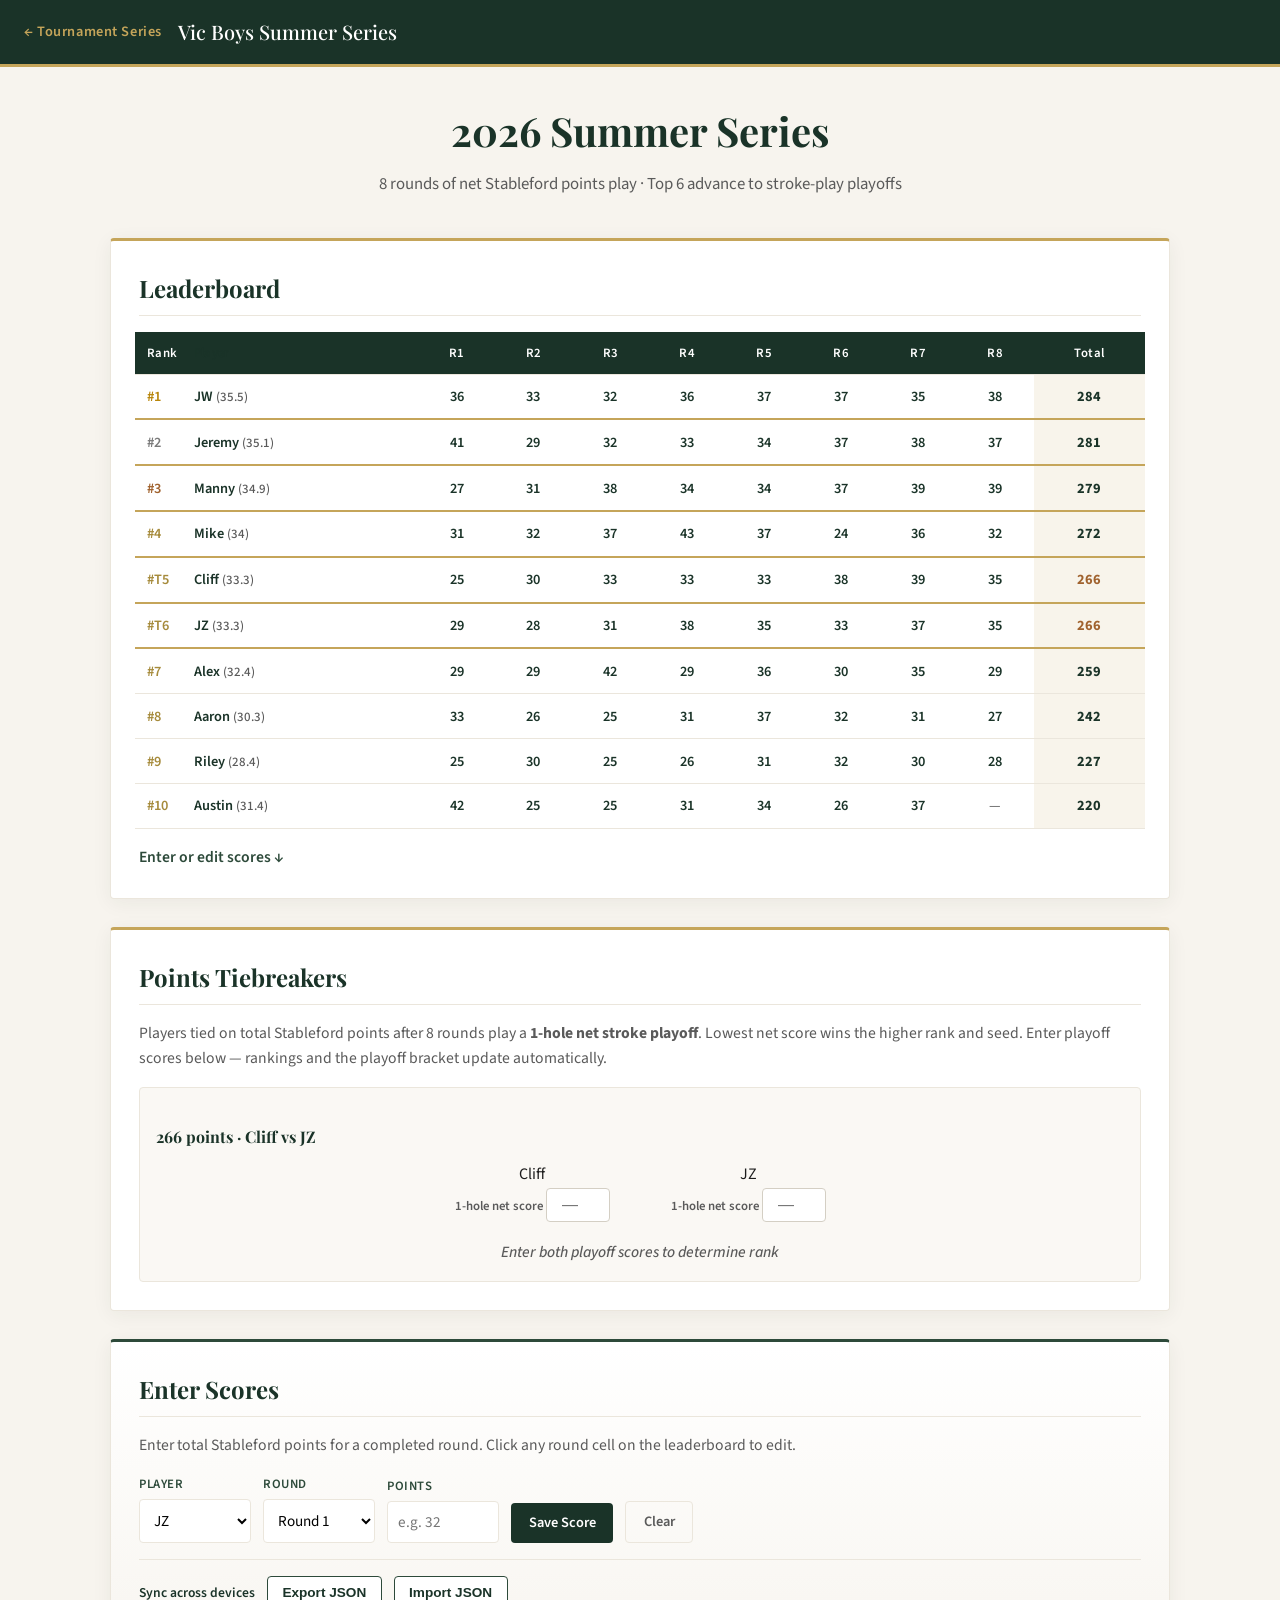
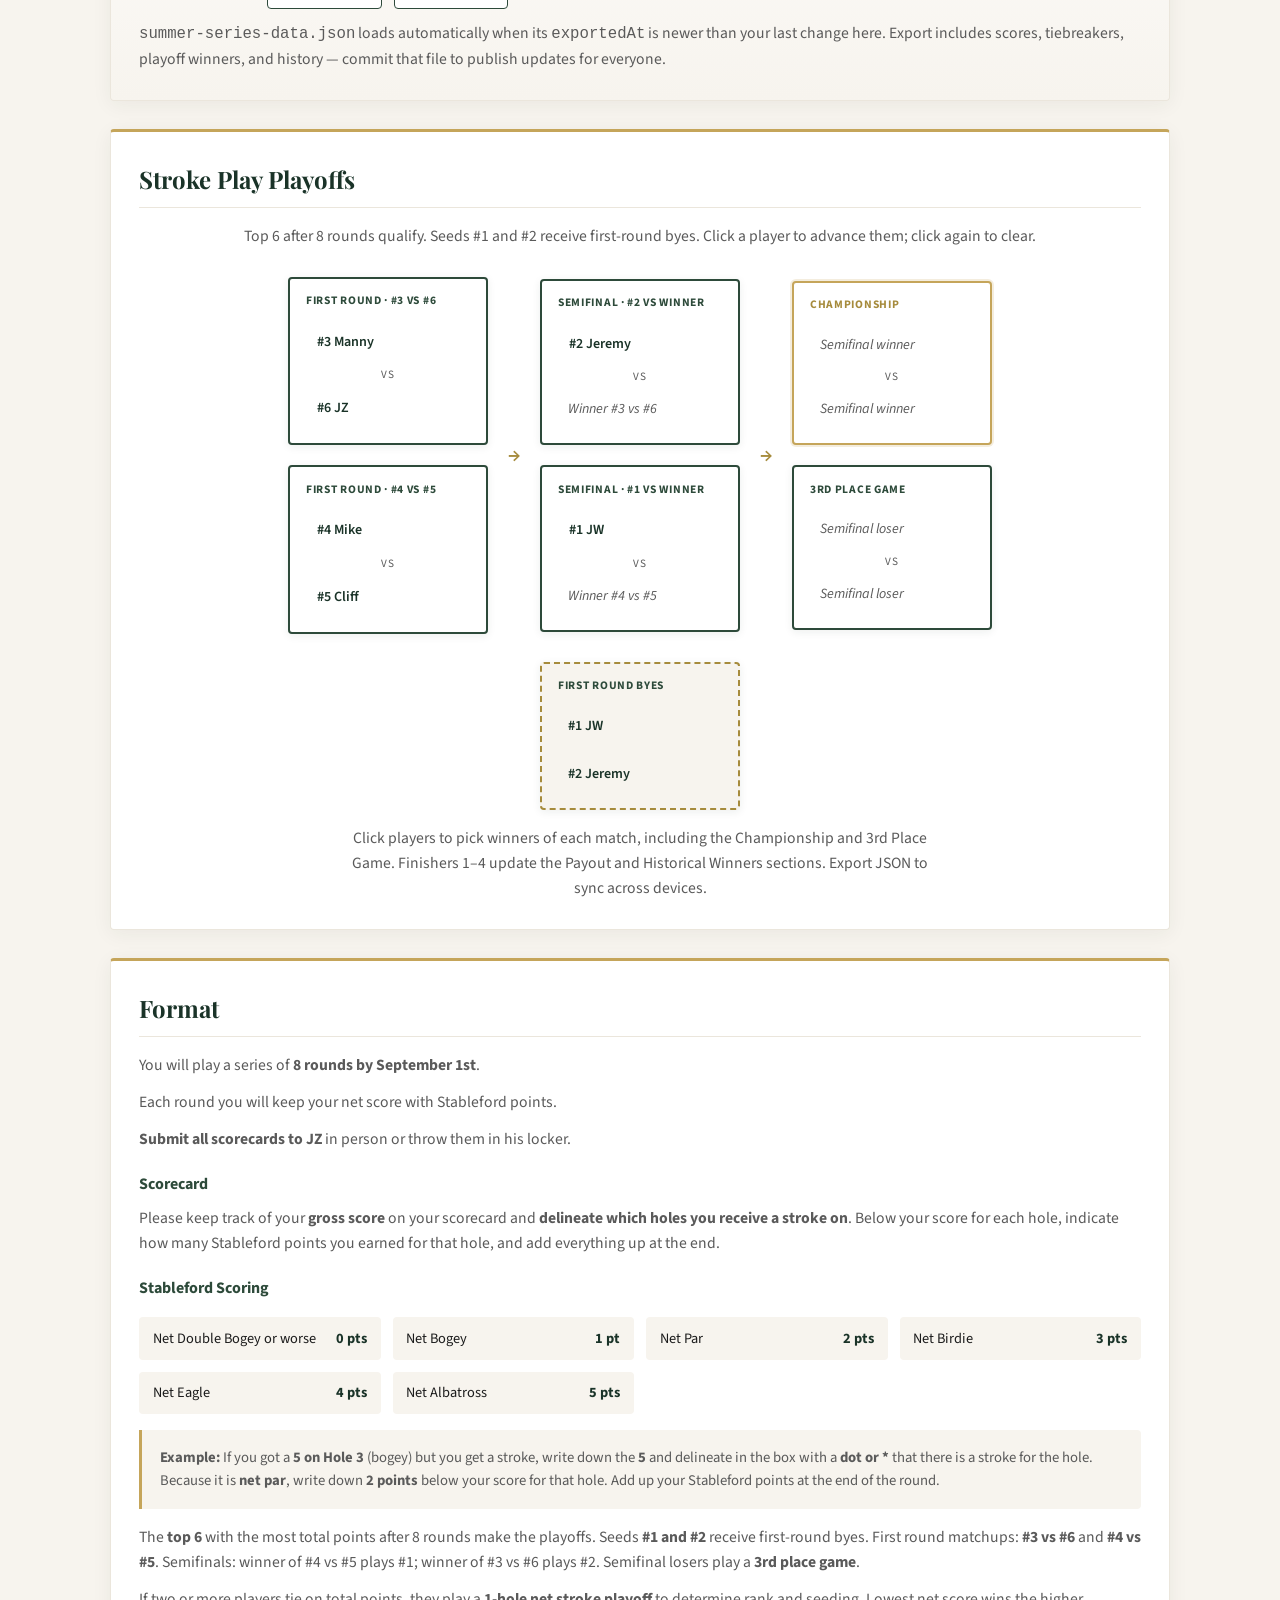
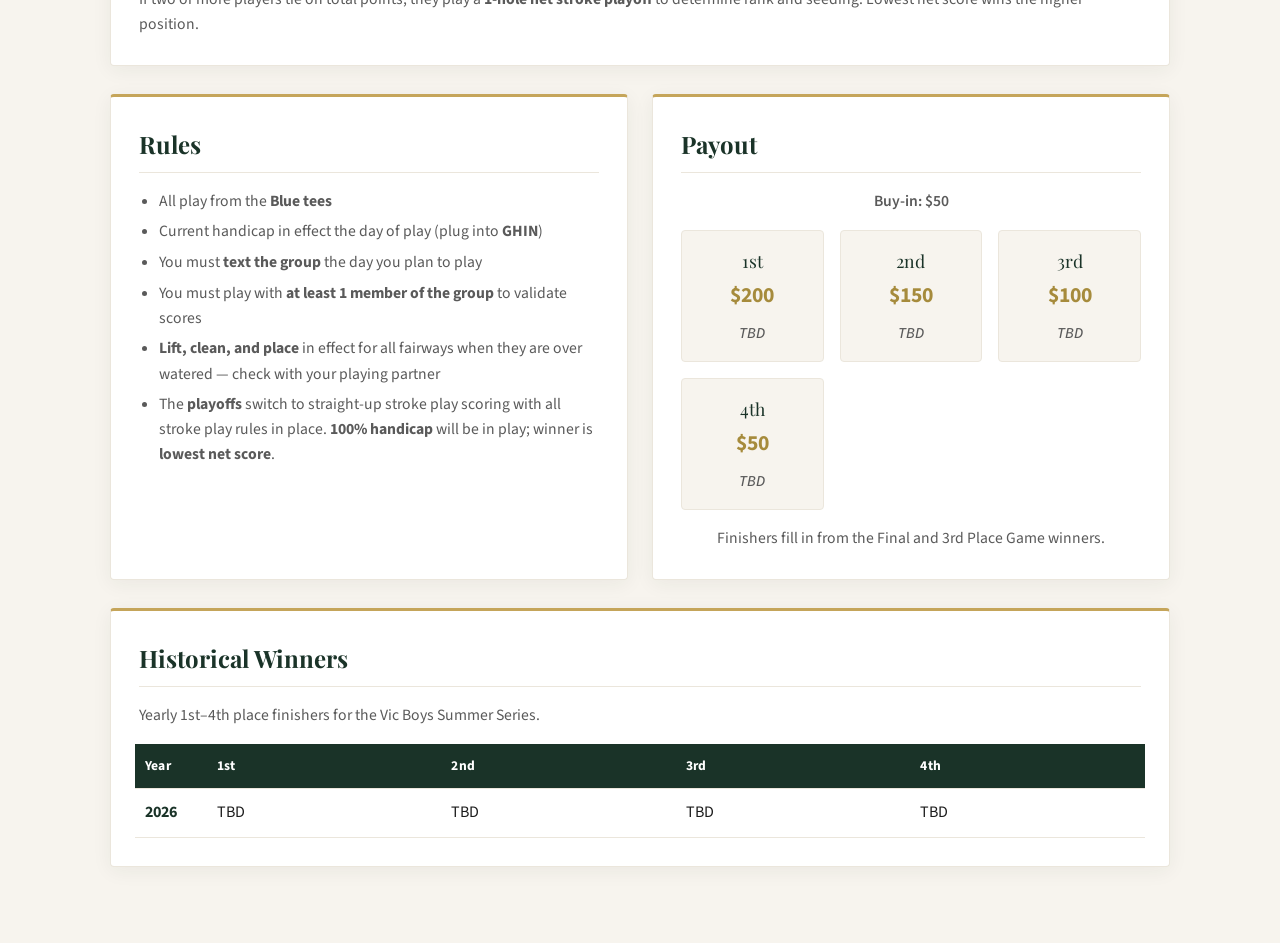
==== commit 362e3e4b: "Add 1-hole playoff tiebreakers for Summer Series points ties. When players finish tied on total poin" ====
--- a/summer-series/index.html
+++ b/summer-series/index.html
@@ -23,6 +23,21 @@
     .history-table th{background:#1a3328;color:#fff;font-size:.85rem;letter-spacing:.03em}
     .history-table td{color:#1c1c1c}
     .history-table .year-cell{font-weight:700;color:#1a3328;width:4.5rem}
+    .tiebreaker-group{margin-top:1rem;padding:1rem;background:#faf8f4;border:1px solid #ebe6dc;border-radius:4px}
+    .tiebreaker-group:first-child{margin-top:0}
+    .tiebreaker-group h4{font-family:"Playfair Display",Georgia,serif;font-size:1rem;color:#1a3328;margin-bottom:.75rem}
+    .tiebreaker-players{display:flex;flex-wrap:wrap;gap:1rem;justify-content:center}
+    .tiebreaker-player{flex:1;min-width:140px;max-width:200px;text-align:center}
+    .tiebreaker-player label{display:block;font-size:.8rem;font-weight:600;color:#5a5a5a;margin-bottom:.35rem}
+    .tiebreaker-player input{width:4rem;padding:.45rem .5rem;border:1px solid #d4cfc4;border-radius:4px;font-size:1rem;text-align:center}
+    .tiebreaker-player.winner-pick .tiebreaker-name{cursor:pointer;padding:.35rem .5rem;border-radius:4px;border:1px solid transparent;transition:background .15s,border-color .15s}
+    .tiebreaker-player.winner-pick .tiebreaker-name:hover{background:rgba(45,74,58,.1);border-color:rgba(197,165,90,.45)}
+    .tiebreaker-player.is-winner .tiebreaker-name{background:#1a3328;color:#fff;font-weight:700}
+    .tiebreaker-result{margin-top:.75rem;text-align:center;font-size:.9rem;color:#1a3328;font-weight:600}
+    .tiebreaker-result.pending{color:#5a5a5a;font-weight:500;font-style:italic}
+    .po-tag{display:inline-block;margin-left:.35rem;font-size:.72rem;font-weight:600;color:#5a5a5a;letter-spacing:.02em}
+    .data-table tr.tie-pending .total-cell{color:#a0622e}
+    .data-table tr.tie-winner .total-cell{color:#1a3328}
   </style>
 </head>
 <body>
@@ -68,6 +83,13 @@
         </p>
       </section>
 
+      <!-- Points Tiebreakers -->
+      <section class="section-card" id="tiebreakersSection" hidden>
+        <h3>Points Tiebreakers</h3>
+        <p class="score-hint" style="margin-bottom:1rem;">Players tied on total Stableford points after 8 rounds play a <strong>1-hole net stroke playoff</strong>. Lowest net score wins the higher rank and seed. Enter playoff scores below — rankings and the playoff bracket update automatically.</p>
+        <div id="tiebreakerList"></div>
+      </section>
+
       <!-- Enter Scores -->
       <section class="section-card score-entry-card" id="enter-scores">
         <h3>Enter Scores</h3>
@@ -104,7 +126,7 @@
           <button type="button" onclick="exportSeriesData()">Export JSON</button>
           <button type="button" onclick="document.getElementById('importFileInput').click()">Import JSON</button>
           <input type="file" id="importFileInput" accept=".json,application/json" hidden>
-          <p class="sync-hint"><code>summer-series-data.json</code> loads automatically when its <code>exportedAt</code> is newer than your last change here. Export includes scores, playoff winners, and history — commit that file to publish updates for everyone.</p>
+          <p class="sync-hint"><code>summer-series-data.json</code> loads automatically when its <code>exportedAt</code> is newer than your last change here. Export includes scores, tiebreakers, playoff winners, and history — commit that file to publish updates for everyone.</p>
         </div>
       </section>
 
@@ -140,6 +162,7 @@
         </div>
 
         <p style="margin-top:1rem;">The <strong>top 6</strong> with the most total points after 8 rounds make the playoffs. Seeds <strong>#1 and #2</strong> receive first-round byes. First round matchups: <strong>#3 vs #6</strong> and <strong>#4 vs #5</strong>. Semifinals: winner of #4 vs #5 plays #1; winner of #3 vs #6 plays #2. Semifinal losers play a <strong>3rd place game</strong>.</p>
+        <p style="margin-top:0.75rem;">If two or more players tie on total points, they play a <strong>1-hole net stroke playoff</strong> to determine rank and seeding. Lowest net score wins the higher position.</p>
       </section>
 
       <!-- Rules & Payout -->
@@ -219,9 +242,10 @@
     const PLACEHOLDER = "—";
     const STORAGE_KEY = "summerSeries2026";
     const PLAYOFF_KEY = "summerSeries2026Playoffs";
+    const TIEBREAKER_KEY = "summerSeries2026Tiebreakers";
     const HISTORY_KEY = "summerSeriesHistory";
     const TOUCH_KEY = "summerSeries2026Touch";
-    const BACKUP_VERSION = 3;
+    const BACKUP_VERSION = 4;
 
     function freshData() {
       return PLAYERS.map(name => ({
@@ -234,6 +258,10 @@
       return { r36: null, r45: null, semi2: null, semi1: null, final: null, third: null };
     }
 
+    function freshTiebreakers() {
+      return [];
+    }
+
     function freshHistory() {
       return [{ year: CURRENT_YEAR, first: null, second: null, third: null, fourth: null }];
     }
@@ -250,6 +278,10 @@
     function hasLocalPlayoffPicks() {
       const p = loadPlayoffPicks();
       return Object.values(p).some(v => v !== null);
+    }
+
+    function hasLocalTiebreakers() {
+      return loadTiebreakers().some(t => t.winner || Object.keys(t.scores || {}).length > 0);
     }
 
     function getLocalTouchMs() {
@@ -258,7 +290,7 @@
         const ms = Date.parse(k);
         return isNaN(ms) ? 0 : ms;
       }
-      if (hasLocalScores() || hasLocalPlayoffPicks()) return Date.now();
+      if (hasLocalScores() || hasLocalPlayoffPicks() || hasLocalTiebreakers()) return Date.now();
       return 0;
     }
 
@@ -284,6 +316,110 @@
 
     function savePlayoffPicks(picks) {
       localStorage.setItem(PLAYOFF_KEY, JSON.stringify(picks));
+    }
+
+    function loadTiebreakers() {
+      try {
+        const saved = localStorage.getItem(TIEBREAKER_KEY);
+        if (saved) return normalizeTiebreakers(JSON.parse(saved));
+      } catch (e) {}
+      return freshTiebreakers();
+    }
+
+    function saveTiebreakers(items) {
+      localStorage.setItem(TIEBREAKER_KEY, JSON.stringify(items));
+    }
+
+    function groupKey(players) {
+      return [...players].sort().join("|");
+    }
+
+    function normalizeTiebreakers(raw) {
+      if (!Array.isArray(raw)) return freshTiebreakers();
+      return raw.map(item => {
+        const players = Array.isArray(item.players)
+          ? item.players.filter(n => typeof n === "string").map(n => n.trim()).filter(Boolean).sort()
+          : [];
+        const scores = {};
+        if (item.scores && typeof item.scores === "object") {
+          for (const [name, value] of Object.entries(item.scores)) {
+            if (value === null || value === undefined || value === "") continue;
+            const n = parseInt(value, 10);
+            if (!isNaN(n) && n >= 0) scores[name] = n;
+          }
+        }
+        let winner = typeof item.winner === "string" && item.winner.trim() ? item.winner.trim() : null;
+        if (winner && !players.includes(winner)) winner = null;
+        return { key: groupKey(players), players, scores, winner };
+      }).filter(t => t.players.length >= 2);
+    }
+
+    function findTiedGroups(data) {
+      const byTotal = new Map();
+      for (const player of data) {
+        const total = totalPoints(player);
+        if (total <= 0) continue;
+        if (!byTotal.has(total)) byTotal.set(total, []);
+        byTotal.get(total).push(player.name);
+      }
+      return [...byTotal.entries()]
+        .filter(([, names]) => names.length > 1)
+        .map(([total, players]) => ({
+          total,
+          players: [...players].sort(),
+          key: groupKey(players)
+        }));
+    }
+
+    function getTiebreakerEntry(tiebreakers, key) {
+      return tiebreakers.find(t => t.key === key) || null;
+    }
+
+    function getTieGroupForPlayer(data, name) {
+      const player = findPlayer(data, name);
+      if (!player) return null;
+      const total = totalPoints(player);
+      return findTiedGroups(data).find(g => g.total === total && g.players.includes(name)) || null;
+    }
+
+    function allPlayoffScoresEntered(players, scores) {
+      return players.every(p => scores[p] !== undefined && scores[p] !== null);
+    }
+
+    function resolveWinnerFromScores(players, scores) {
+      if (!allPlayoffScoresEntered(players, scores)) return null;
+      const min = Math.min(...players.map(p => scores[p]));
+      const lows = players.filter(p => scores[p] === min);
+      return lows.length === 1 ? lows[0] : null;
+    }
+
+    function sanitizeTiebreakers(data) {
+      const groups = findTiedGroups(data);
+      const validKeys = new Set(groups.map(g => g.key));
+      const tiebreakers = loadTiebreakers()
+        .filter(t => validKeys.has(t.key))
+        .map(t => {
+          const group = groups.find(g => g.key === t.key);
+          const scores = {};
+          for (const name of group.players) {
+            if (t.scores[name] !== undefined) scores[name] = t.scores[name];
+          }
+          let winner = t.winner && group.players.includes(t.winner) ? t.winner : null;
+          const autoWinner = resolveWinnerFromScores(group.players, scores);
+          if (autoWinner) winner = autoWinner;
+          return { key: t.key, players: group.players, scores, winner };
+        });
+      saveTiebreakers(tiebreakers);
+      return tiebreakers;
+    }
+
+    function ensureTiebreakerEntry(tiebreakers, group) {
+      let entry = getTiebreakerEntry(tiebreakers, group.key);
+      if (!entry) {
+        entry = { key: group.key, players: group.players, scores: {}, winner: null };
+        tiebreakers.push(entry);
+      }
+      return entry;
     }
 
     function normalizePlayoffPicks(raw) {
@@ -341,12 +477,71 @@
       return Number.isInteger(rounded) ? String(rounded) : rounded.toFixed(1);
     }
 
-    function sortedStandings(data) {
-      return [...data].sort((a, b) => {
-        const diff = totalPoints(b) - totalPoints(a);
-        if (diff !== 0) return diff;
+    function sortedStandings(data, tiebreakers) {
+      return [...data].sort((a, b) => compareStandings(a, b, data, tiebreakers));
+    }
+
+    function compareStandings(a, b, data, tiebreakers) {
+      const diff = totalPoints(b) - totalPoints(a);
+      if (diff !== 0) return diff;
+
+      const group = getTieGroupForPlayer(data, a.name);
+      if (!group || !group.players.includes(b.name)) {
         return a.name.localeCompare(b.name);
-      });
+      }
+
+      const entry = getTiebreakerEntry(tiebreakers, group.key);
+      if (!entry) return a.name.localeCompare(b.name);
+
+      const scoreA = entry.scores[a.name];
+      const scoreB = entry.scores[b.name];
+      if (scoreA !== undefined && scoreB !== undefined && scoreA !== scoreB) {
+        return scoreA - scoreB;
+      }
+
+      if (entry.winner === a.name) return -1;
+      if (entry.winner === b.name) return 1;
+      return a.name.localeCompare(b.name);
+    }
+
+    function isTieResolved(group, entry) {
+      if (!entry) return false;
+      if (entry.winner) return true;
+      return resolveWinnerFromScores(group.players, entry.scores) !== null;
+    }
+
+    function computeDisplayRanks(sorted, data, tiebreakers) {
+      const ranks = [];
+      for (let i = 0; i < sorted.length; i++) {
+        const player = sorted[i];
+        const total = totalPoints(player);
+        const group = getTieGroupForPlayer(data, player.name);
+        const entry = group ? getTiebreakerEntry(tiebreakers, group.key) : null;
+        const resolved = group ? isTieResolved(group, entry) : false;
+
+        let num;
+        if (i === 0) {
+          num = 1;
+        } else {
+          const prevPlayer = sorted[i - 1];
+          const sameTotal = totalPoints(prevPlayer) === total;
+          const orderBroken = compareStandings(prevPlayer, player, data, tiebreakers) !== 0;
+          if (sameTotal && !orderBroken) {
+            num = ranks[i - 1].num;
+          } else {
+            num = i + 1;
+          }
+        }
+
+        ranks.push({
+          num,
+          tied: !!(group && group.players.length > 1 && !resolved),
+          group,
+          entry,
+          resolved
+        });
+      }
+      return ranks;
     }
 
     function findPlayer(data, name) {
@@ -579,6 +774,120 @@
           <td>${escHtml(row.fourth || "TBD")}</td>
         </tr>
       `).join("");
+    }
+
+    function renderTiebreakers(data, tiebreakers) {
+      const section = document.getElementById("tiebreakersSection");
+      const list = document.getElementById("tiebreakerList");
+      if (!section || !list) return;
+
+      const groups = findTiedGroups(data);
+      if (!groups.length) {
+        section.hidden = true;
+        list.innerHTML = "";
+        return;
+      }
+
+      section.hidden = false;
+      list.innerHTML = groups.map(group => {
+        const entry = ensureTiebreakerEntry(tiebreakers, group);
+        const autoWinner = resolveWinnerFromScores(group.players, entry.scores);
+        const winner = autoWinner || entry.winner;
+        const allScores = allPlayoffScoresEntered(group.players, entry.scores);
+        const stillTied = allScores && !autoWinner && !entry.winner;
+
+        const playerBlocks = group.players.map(name => {
+          const score = entry.scores[name];
+          const isWinner = winner === name;
+          const canPick = stillTied || (allScores && !autoWinner);
+          const pickClass = canPick ? " winner-pick" : "";
+          const winClass = isWinner ? " is-winner" : "";
+          const nameHtml = canPick
+            ? `<div class="tiebreaker-name" data-action="pick-winner" data-key="${escAttr(group.key)}" data-name="${escAttr(name)}">${escHtml(name)}</div>`
+            : `<div class="tiebreaker-name">${escHtml(name)}</div>`;
+          return `
+            <div class="tiebreaker-player${pickClass}${winClass}">
+              ${nameHtml}
+              <label>1-hole net score
+                <input type="number" min="1" max="15" step="1"
+                  data-action="score"
+                  data-key="${escAttr(group.key)}"
+                  data-name="${escAttr(name)}"
+                  value="${score !== undefined ? score : ""}"
+                  placeholder="—">
+              </label>
+            </div>`;
+        }).join("");
+
+        let resultHtml;
+        if (winner) {
+          resultHtml = `<p class="tiebreaker-result">${escHtml(winner)} wins the tiebreaker (lower net score)</p>`;
+        } else if (stillTied) {
+          resultHtml = `<p class="tiebreaker-result pending">Still tied on the playoff hole — click a player above to advance them</p>`;
+        } else {
+          resultHtml = `<p class="tiebreaker-result pending">Enter both playoff scores to determine rank</p>`;
+        }
+
+        return `
+          <div class="tiebreaker-group" data-key="${escAttr(group.key)}">
+            <h4>${group.total} points · ${group.players.map(n => escHtml(n)).join(" vs ")}</h4>
+            <div class="tiebreaker-players">${playerBlocks}</div>
+            ${resultHtml}
+          </div>`;
+      }).join("");
+    }
+
+    function updateTiebreakerScore(key, name, rawValue) {
+      const data = loadScores();
+      const groups = findTiedGroups(data);
+      const group = groups.find(g => g.key === key);
+      if (!group || !group.players.includes(name)) return;
+
+      const tiebreakers = sanitizeTiebreakers(data);
+      const entry = ensureTiebreakerEntry(tiebreakers, group);
+      const trimmed = rawValue.trim();
+
+      if (trimmed === "") {
+        delete entry.scores[name];
+        entry.winner = null;
+      } else {
+        const score = parseInt(trimmed, 10);
+        if (isNaN(score) || score < 1) return;
+        entry.scores[name] = score;
+        entry.winner = resolveWinnerFromScores(group.players, entry.scores);
+      }
+
+      saveTiebreakers(tiebreakers);
+      bumpLocalTouch();
+      renderLeaderboard();
+    }
+
+    function setTiebreakerWinner(key, name) {
+      const data = loadScores();
+      const groups = findTiedGroups(data);
+      const group = groups.find(g => g.key === key);
+      if (!group || !group.players.includes(name)) return;
+
+      const tiebreakers = sanitizeTiebreakers(data);
+      const entry = ensureTiebreakerEntry(tiebreakers, group);
+      if (!allPlayoffScoresEntered(group.players, entry.scores)) return;
+
+      entry.winner = entry.winner === name ? null : name;
+      saveTiebreakers(tiebreakers);
+      bumpLocalTouch();
+      renderLeaderboard();
+    }
+
+    function onTiebreakerInput(event) {
+      const input = event.target.closest('input[data-action="score"]');
+      if (input) {
+        updateTiebreakerScore(input.dataset.key, input.dataset.name, input.value);
+        return;
+      }
+      const pick = event.target.closest('[data-action="pick-winner"]');
+      if (pick) {
+        setTiebreakerWinner(pick.dataset.key, pick.dataset.name);
+      }
     }
 
     function renderPlayoffBracket(sorted) {
@@ -697,11 +1006,14 @@
 
     function renderLeaderboard() {
       const data = loadScores();
-      const sorted = sortedStandings(data);
+      const tiebreakers = sanitizeTiebreakers(data);
+      const sorted = sortedStandings(data, tiebreakers);
+      const rankInfo = computeDisplayRanks(sorted, data, tiebreakers);
       const body = document.getElementById("standingsBody");
 
       body.innerHTML = sorted.map((player, i) => {
-        const rank = i + 1;
+        const info = rankInfo[i];
+        const rankLabel = info.tied ? `#T${info.num}` : `#${info.num}`;
         const total = totalPoints(player);
         const avg = formatAverage(averagePoints(player));
         const nameLabel = avg
@@ -712,17 +1024,29 @@
           const cls = pts === null ? "editable" : "editable has-score";
           return `<td class="round-cell ${cls}" data-player="${player.name}" data-round="${ri}" data-points="${pts ?? ""}">${display}</td>`;
         }).join("");
+
+        let poTag = "";
+        if (info.entry && info.entry.scores[player.name] !== undefined) {
+          poTag = `<span class="po-tag">PO ${info.entry.scores[player.name]}</span>`;
+        }
+
+        let rowClass = "";
+        if (info.tied) rowClass = " tie-pending";
+        else if (info.resolved && info.entry && info.entry.winner === player.name) rowClass = " tie-winner";
+
+        const rank = i + 1;
         const playoffClass = rank <= 6 ? " playoff-cut" : "";
-        const rankClass = rank <= 3 ? ` rank-${rank}` : "";
-
-        return `<tr class="${playoffClass}${rankClass}">
-          <td class="rank-cell">#${rank}</td>
+        const rankClass = info.num <= 3 && !info.tied ? ` rank-${info.num}` : "";
+
+        return `<tr class="${playoffClass}${rankClass}${rowClass}">
+          <td class="rank-cell">${rankLabel}</td>
           <td class="player-col">${nameLabel}</td>
           ${roundCells}
-          <td class="total-cell">${total || PLACEHOLDER}</td>
+          <td class="total-cell">${total || PLACEHOLDER}${poTag}</td>
         </tr>`;
       }).join("");
 
+      renderTiebreakers(data, tiebreakers);
       renderPlayoffBracket(sorted);
     }
 
@@ -732,6 +1056,7 @@
         exportedAt: new Date().toISOString(),
         title: "2026 Summer Series",
         players: loadScores(),
+        tiebreakers: loadTiebreakers(),
         playoffPicks: loadPlayoffPicks(),
         history: loadHistory()
       };
@@ -770,6 +1095,7 @@
         if (!players) return null;
         return {
           players,
+          tiebreakers: normalizeTiebreakers(raw.tiebreakers),
           playoffPicks: normalizePlayoffPicks(raw.playoffPicks),
           history: normalizeHistory(raw.history)
         };
@@ -785,6 +1111,7 @@
         return;
       }
       saveScores(parsed.players);
+      saveTiebreakers(parsed.tiebreakers || freshTiebreakers());
       savePlayoffPicks(parsed.playoffPicks || freshPlayoffPicks());
       saveHistory(parsed.history || freshHistory());
       bumpLocalTouch(opts.touchISO);
@@ -805,7 +1132,7 @@
             alert("Invalid file: need an object with a players array.");
             return;
           }
-          if (!confirm("Replace all scores, playoff picks, and history in this browser with the imported file?")) return;
+          if (!confirm("Replace all scores, tiebreakers, playoff picks, and history in this browser with the imported file?")) return;
           applyImportedState(parsed, { touchISO: raw.exportedAt || null });
         } catch (err) {
           alert("Could not read JSON: " + (err.message || "invalid file"));
@@ -849,6 +1176,9 @@
       if (!localStorage.getItem(PLAYOFF_KEY)) {
         savePlayoffPicks(freshPlayoffPicks());
       }
+      if (!localStorage.getItem(TIEBREAKER_KEY)) {
+        saveTiebreakers(freshTiebreakers());
+      }
       if (!localStorage.getItem(HISTORY_KEY)) {
         saveHistory(freshHistory());
       }
@@ -858,9 +1188,11 @@
       initData();
       populatePlayerSelect();
       document.getElementById("standingsBody").addEventListener("click", onRoundCellClick);
+      document.getElementById("tiebreakerList").addEventListener("change", onTiebreakerInput);
+      document.getElementById("tiebreakerList").addEventListener("click", onTiebreakerInput);
       document.getElementById("importFileInput").addEventListener("change", importFromFileInput);
       await tryLoadRemoteData();
-      if (!localStorage.getItem(TOUCH_KEY) && (hasLocalScores() || hasLocalPlayoffPicks())) {
+      if (!localStorage.getItem(TOUCH_KEY) && (hasLocalScores() || hasLocalPlayoffPicks() || hasLocalTiebreakers())) {
         bumpLocalTouch();
       }
       renderLeaderboard();
--- a/css/vic-theme.css
+++ b/css/vic-theme.css
@@ -76,6 +76,7 @@
 .landing-main {
   flex: 1;
   display: flex;
+  flex-direction: column;
   align-items: center;
   justify-content: center;
   padding: 2rem 1.5rem 3rem;
@@ -139,6 +140,132 @@
   font-size: 0.8rem;
   color: rgba(255, 255, 255, 0.55);
   border-top: 1px solid rgba(197, 165, 90, 0.25);
+}
+
+.hall-of-fame {
+  width: 100%;
+  max-width: 960px;
+  margin: 2.5rem auto 0;
+  padding: 0 1.25rem 1rem;
+}
+
+.hall-of-fame-title {
+  font-family: var(--font-serif);
+  font-size: 1.75rem;
+  color: var(--vic-white);
+  text-align: center;
+  margin-bottom: 1.25rem;
+  letter-spacing: 0.02em;
+}
+
+.hof-grid {
+  display: grid;
+  grid-template-columns: repeat(auto-fit, minmax(240px, 1fr));
+  gap: 1rem;
+}
+
+.hof-card {
+  background: rgba(255, 255, 255, 0.95);
+  border: 1px solid rgba(197, 165, 90, 0.45);
+  border-top: 3px solid var(--vic-gold);
+  border-radius: 4px;
+  padding: 1.25rem 1.35rem;
+  box-shadow: 0 6px 24px rgba(0, 0, 0, 0.12);
+}
+
+.hof-card h3 {
+  font-family: var(--font-serif);
+  font-size: 1.1rem;
+  color: var(--vic-green-dark);
+  margin-bottom: 0.85rem;
+  padding-bottom: 0.45rem;
+  border-bottom: 1px solid var(--vic-cream-dark);
+}
+
+.hof-list {
+  list-style: none;
+}
+
+.hof-list li {
+  display: flex;
+  justify-content: space-between;
+  align-items: center;
+  padding: 0.4rem 0;
+  font-size: 0.95rem;
+  color: var(--vic-text);
+  border-bottom: 1px solid var(--vic-cream-dark);
+}
+
+.hof-list li:last-child {
+  border-bottom: none;
+}
+
+.hof-list .hof-year {
+  font-weight: 600;
+  color: var(--vic-gold-dark);
+}
+
+.hof-list .hof-winner {
+  font-weight: 600;
+  color: var(--vic-green-dark);
+}
+
+.hof-tbd {
+  font-size: 0.95rem;
+  color: var(--vic-text-muted);
+  font-style: italic;
+}
+
+.hof-section-label {
+  font-size: 0.72rem;
+  font-weight: 600;
+  letter-spacing: 0.08em;
+  text-transform: uppercase;
+  color: var(--vic-gold-dark);
+  margin-bottom: 0.5rem;
+}
+
+.hof-current {
+  margin-top: 1.1rem;
+  padding-top: 1rem;
+  border-top: 1px solid var(--vic-cream-dark);
+}
+
+.hof-champion {
+  text-align: center;
+}
+
+.hof-champion-photo {
+  width: 100%;
+  max-width: 220px;
+  height: auto;
+  border-radius: 4px;
+  border: 2px solid var(--vic-gold);
+  box-shadow: 0 4px 16px rgba(26, 51, 40, 0.15);
+  display: block;
+  margin: 0 auto 0.65rem;
+}
+
+.hof-champion-name {
+  font-family: var(--font-serif);
+  font-size: 1.15rem;
+  font-weight: 600;
+  color: var(--vic-green-dark);
+}
+
+.hof-champion-placeholder {
+  width: 120px;
+  height: 120px;
+  margin: 0 auto 0.65rem;
+  border-radius: 4px;
+  border: 2px dashed var(--vic-cream-dark);
+  background: var(--vic-cream);
+  display: flex;
+  align-items: center;
+  justify-content: center;
+  font-family: var(--font-serif);
+  font-size: 2rem;
+  color: var(--vic-text-muted);
 }
 
 /* ---- Subpage shell ---- */
